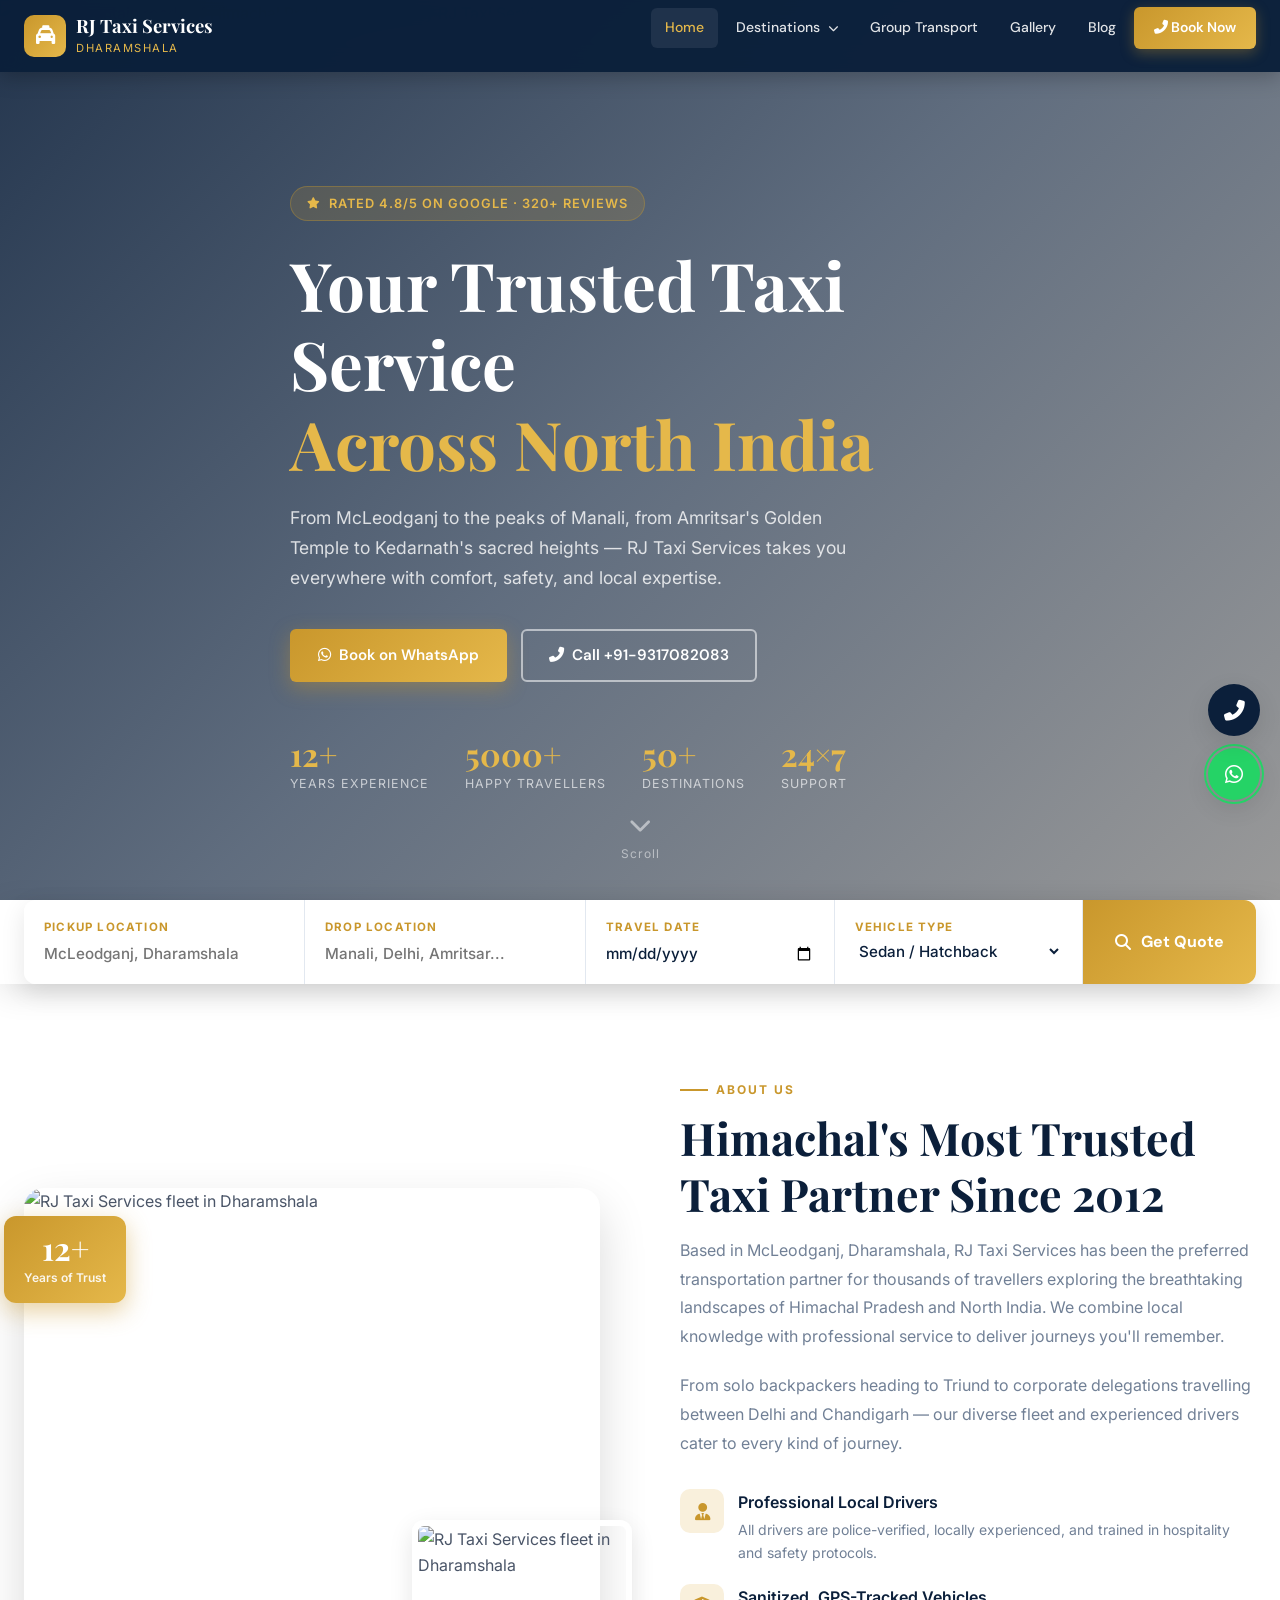
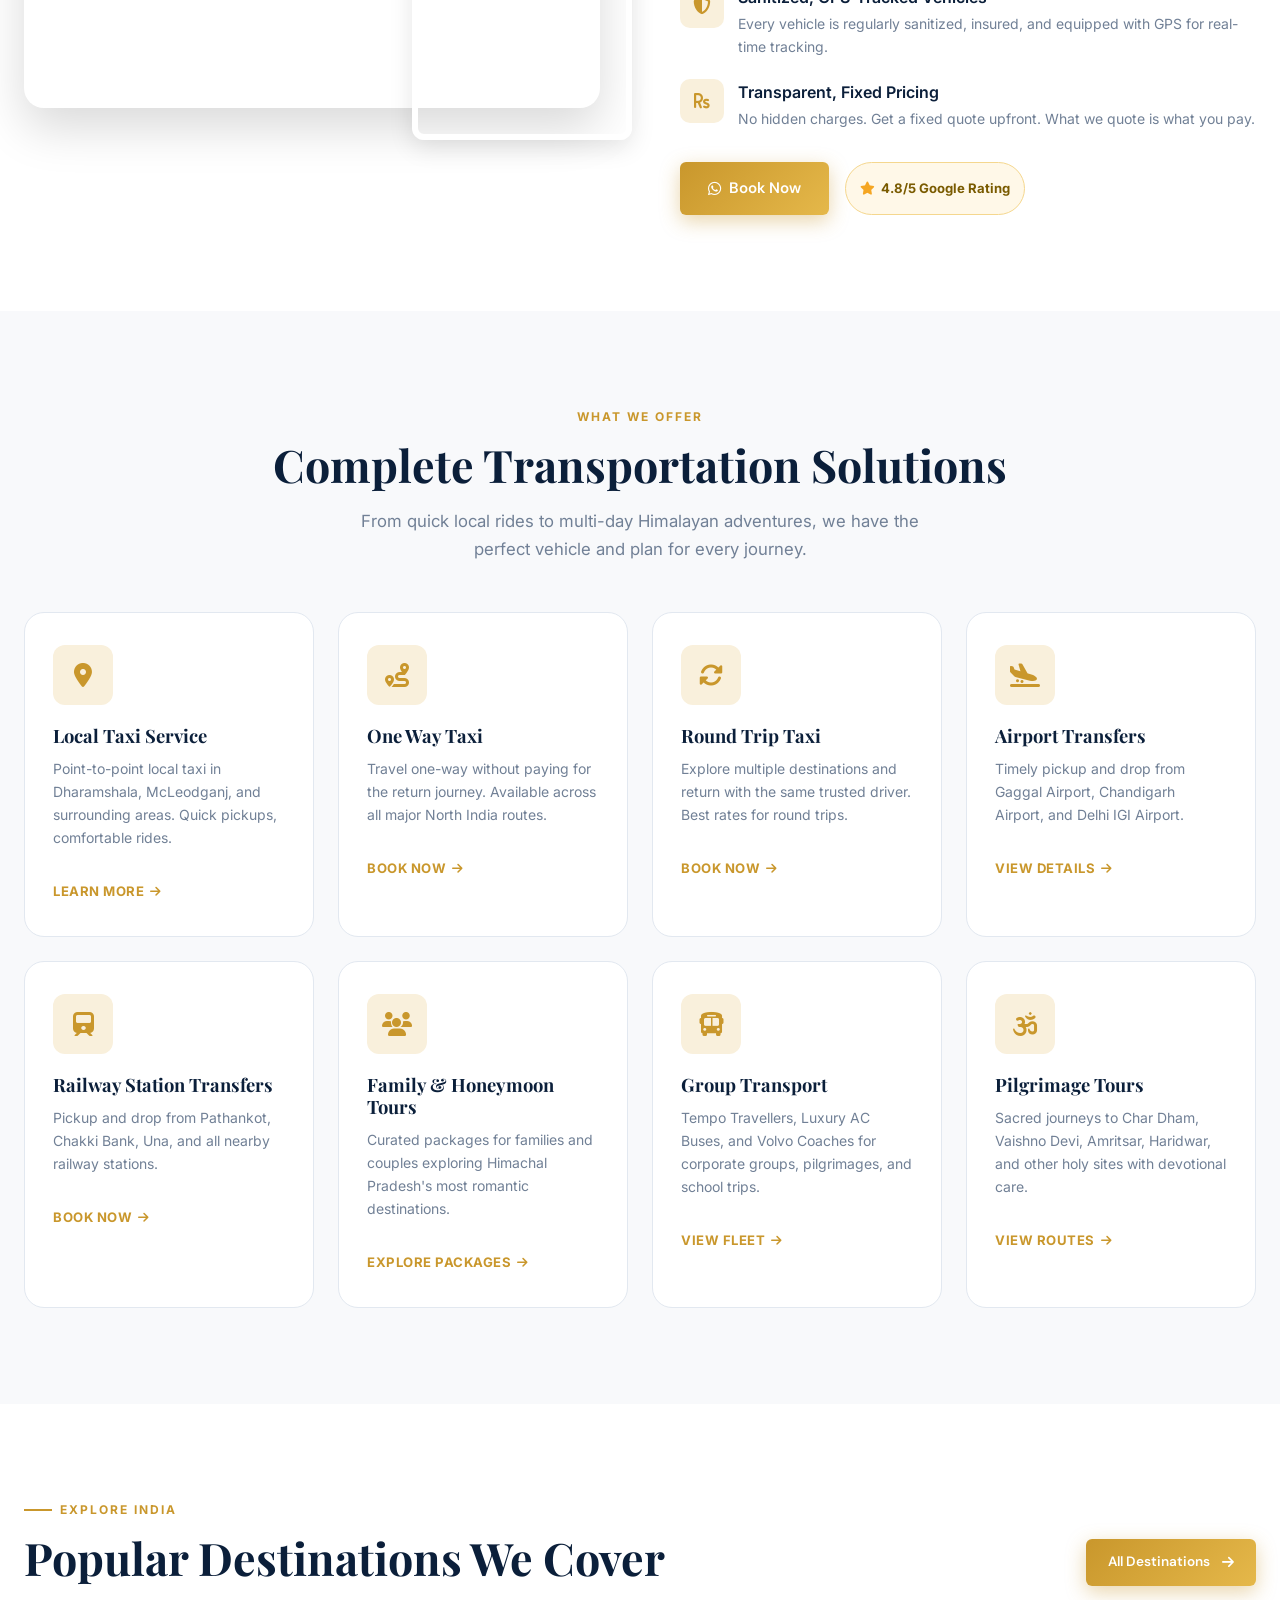
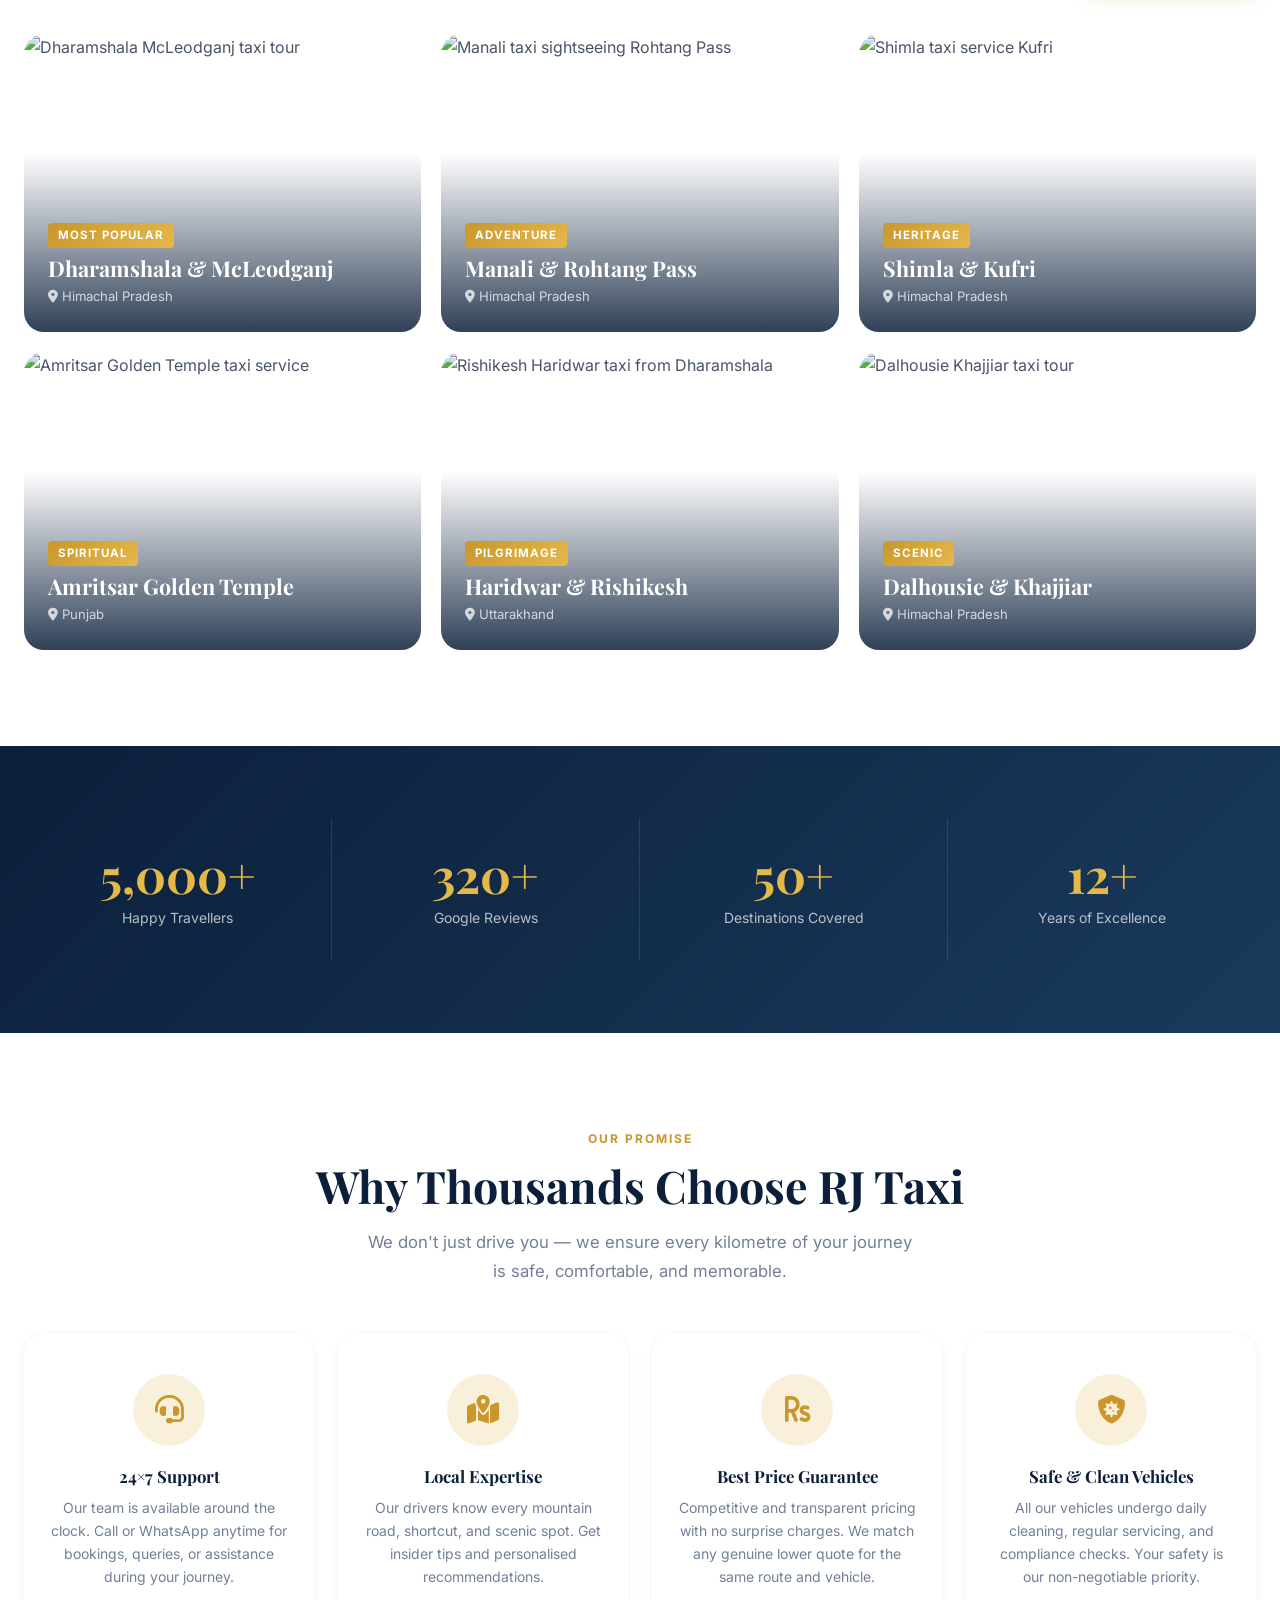
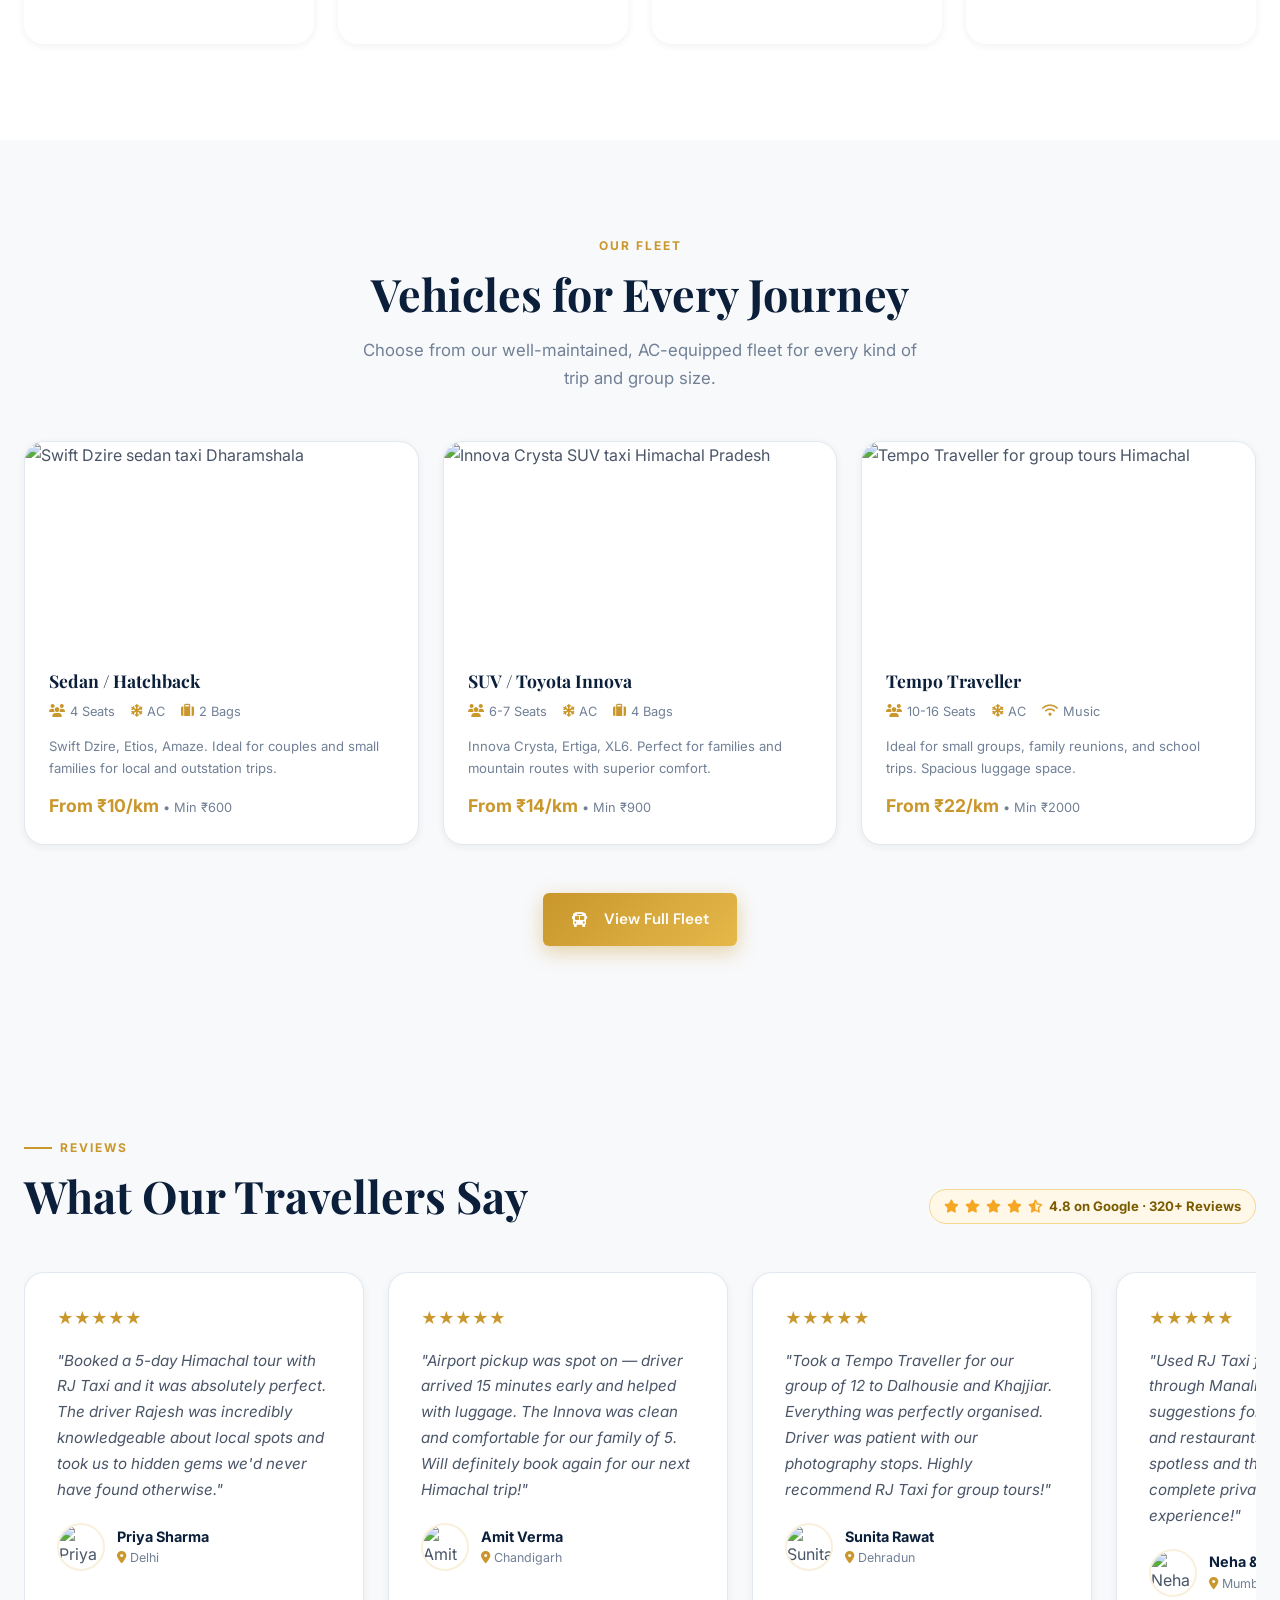
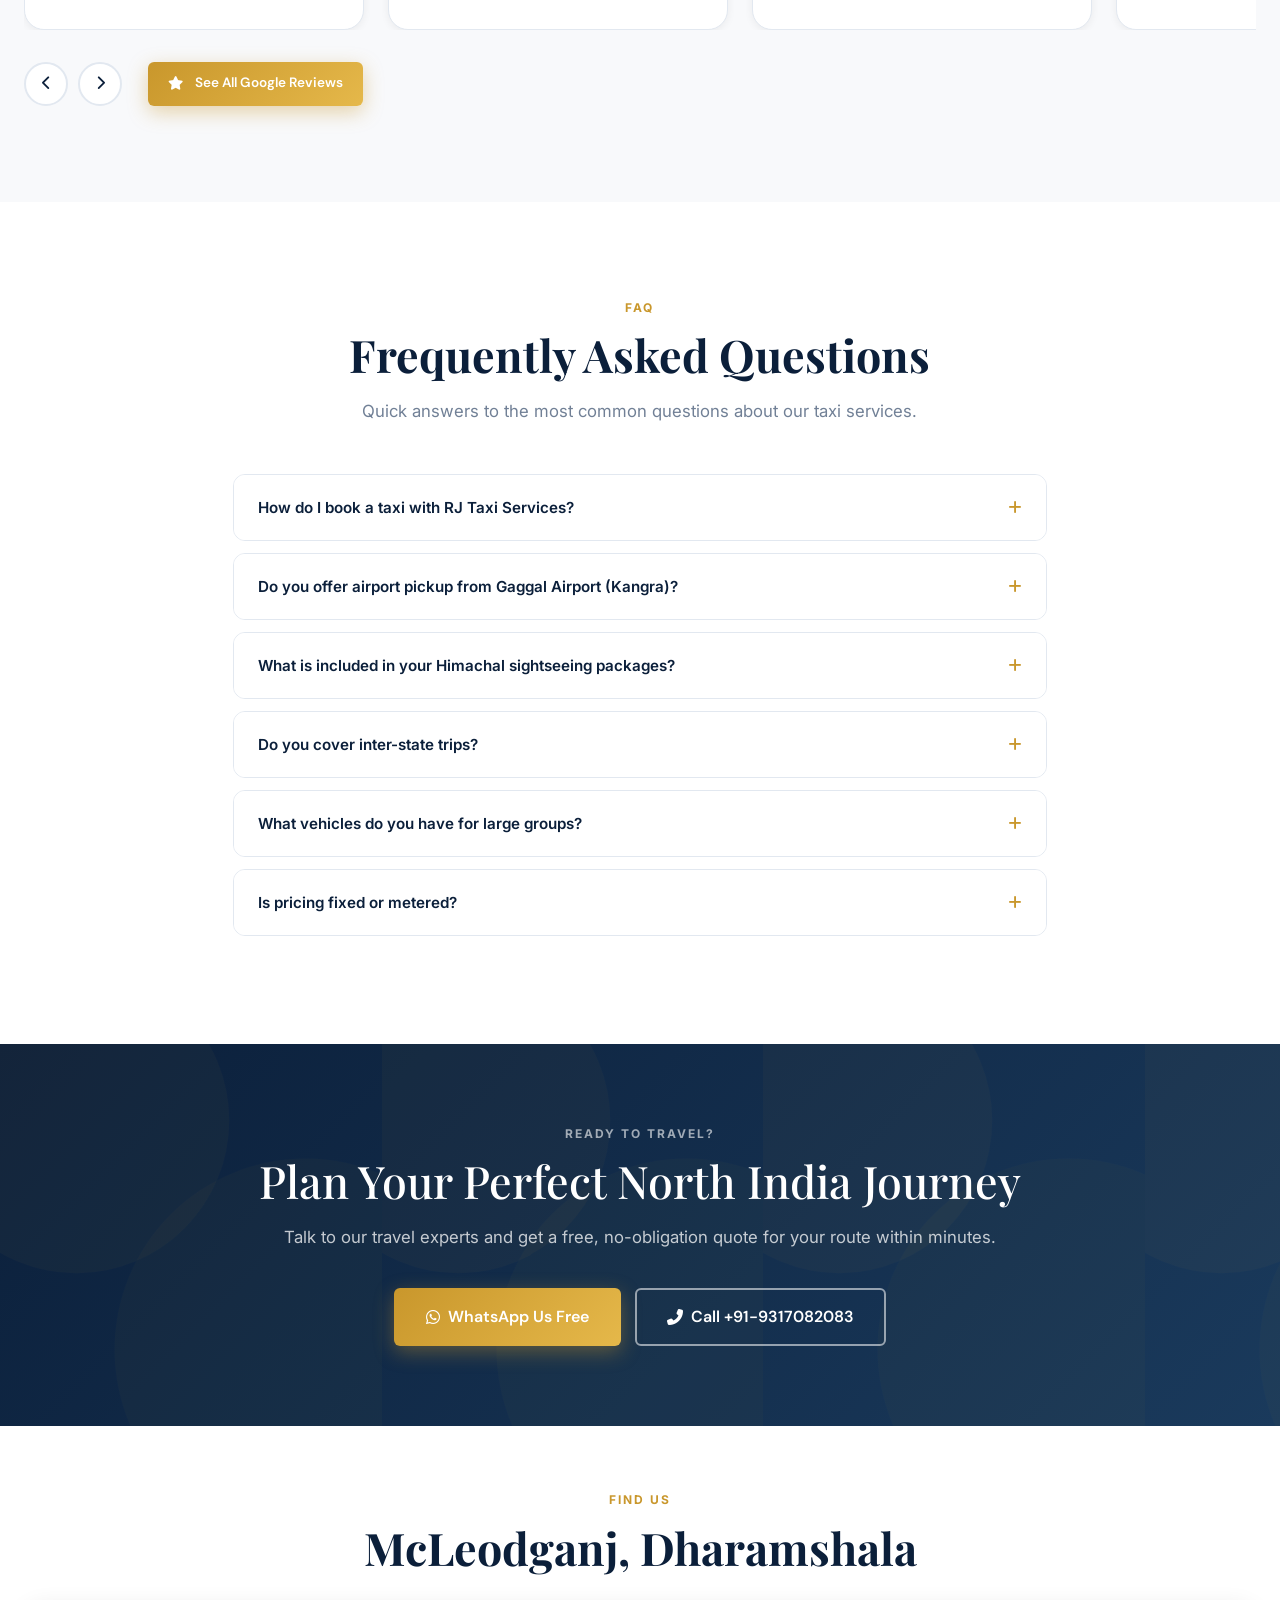
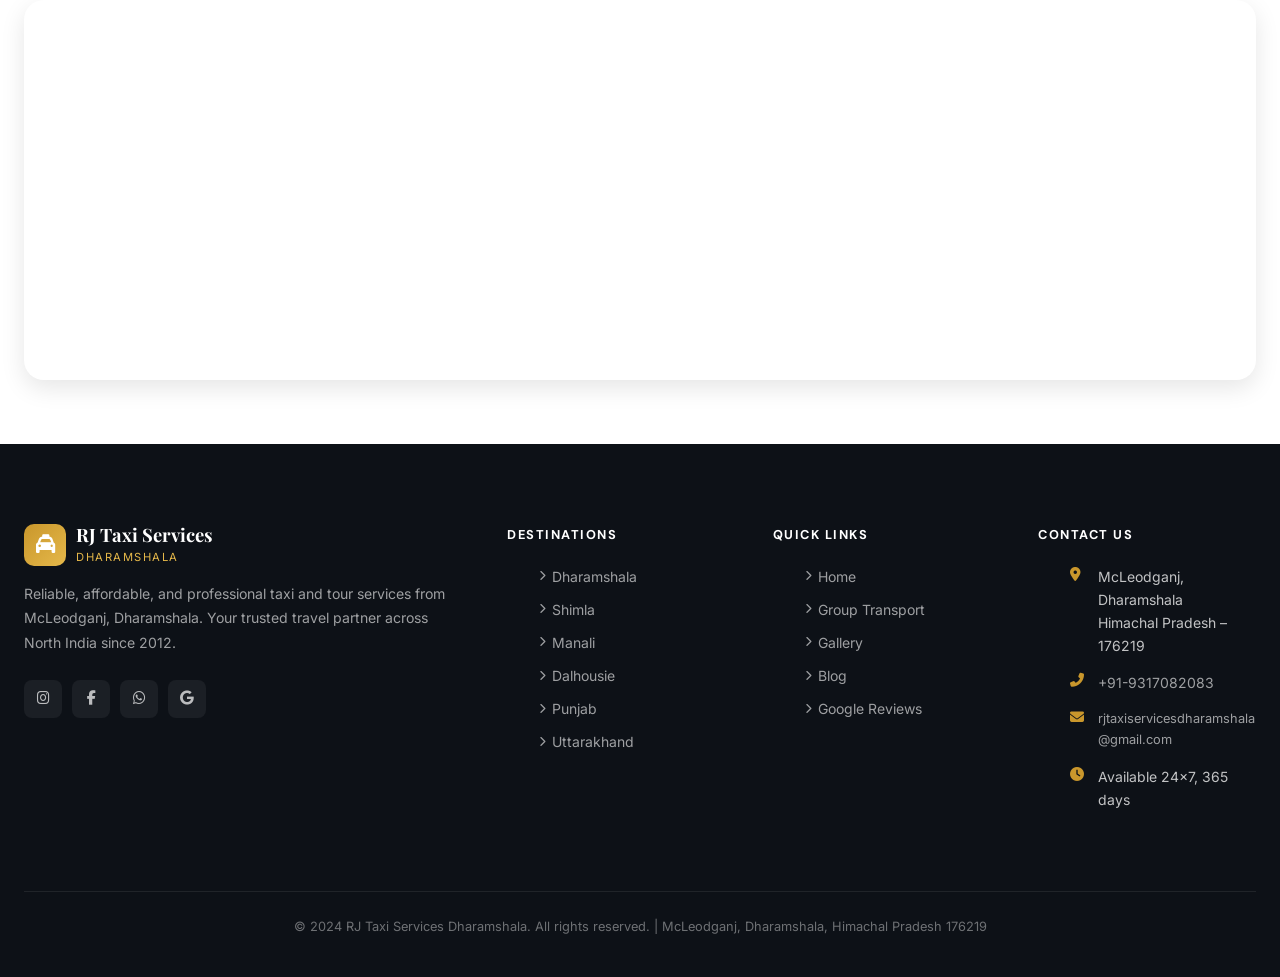
==== index.html @ 752a3490 "Update index.html" ====
<!DOCTYPE html>
<html lang="en">
<head>
  <meta charset="UTF-8">
  <meta name="viewport" content="width=device-width, initial-scale=1.0">
  <title>RJ Taxi Services Dharamshala | Reliable Taxi & Tour Service in Himachal Pradesh</title>
  <meta name="description" content="Book reliable taxi services in Dharamshala, McLeodganj & across North India. Airport pickup, sightseeing tours, group transport. 24/7 service. Call +91-9317082083.">
  <meta name="keywords" content="taxi service dharamshala, mcleodganj taxi, himachal pradesh taxi, manali taxi, shimla cab, airport pickup dharamshala">
  <link rel="canonical" href="https://rjtaxidharamshala.com/">
  <meta name="robots" content="index, follow">
  <meta name="theme-color" content="#0B1F3A">
  <!-- Open Graph -->
  <meta property="og:title" content="RJ Taxi Services Dharamshala | North India's Trusted Taxi Partner">
  <meta property="og:description" content="Professional taxi services across Himachal Pradesh, Punjab & North India. Book online or call +91-9317082083.">
  <meta property="og:type" content="website">
  <meta property="og:url" content="https://rjtaxidharamshala.com/">
  <meta property="og:image" content="https://i.ibb.co/SXDyZzh1/RJ-taxiservices.webp">
  <!-- Twitter Card -->
  <meta name="twitter:card" content="summary_large_image">
  <meta name="twitter:title" content="RJ Taxi Services Dharamshala">
  <meta name="twitter:description" content="Reliable taxi & tour services across North India. Book now!">
  <meta name="twitter:image" content="https://i.ibb.co/SXDyZzh1/RJ-taxiservices.webp" />
  <!-- Preconnects: speed up the connections we actually need first -->
  <link rel="preconnect" href="https://i.ibb.co">
  <link rel="preconnect" href="https://fonts.googleapis.com">
  <link rel="preconnect" href="https://fonts.gstatic.com" crossorigin>
  <link rel="preconnect" href="https://cdn.jsdelivr.net">
  <link rel="preconnect" href="https://cdnjs.cloudflare.com">

  <!-- Preload LCP hero image (matches the real <img> rendered in the hero) -->
  <link rel="preload" as="image" fetchpriority="high" href="https://i.ibb.co/SXDyZzh1/RJ-taxiservices.webp">

  <!-- Favicon -->
  <link rel="icon" type="image/svg+xml" href="assets/images/favicon.svg">

  <!-- Google Fonts: loaded non-render-blocking (was a render-blocking @import in CSS) -->
  <link rel="preload" as="style" href="https://fonts.googleapis.com/css2?family=Playfair+Display:wght@400;600;700&family=Inter:wght@300;400;500;600;700&family=DM+Sans:wght@400;500;600&display=swap">
  <link rel="stylesheet" href="https://fonts.googleapis.com/css2?family=Playfair+Display:wght@400;600;700&family=Inter:wght@300;400;500;600;700&family=DM+Sans:wght@400;500;600&display=swap" media="print" onload="this.media='all'">
  <noscript><link rel="stylesheet" href="https://fonts.googleapis.com/css2?family=Playfair+Display:wght@400;600;700&family=Inter:wght@300;400;500;600;700&family=DM+Sans:wght@400;500;600&display=swap"></noscript>

  <!-- Bootstrap 5 -->
  <link rel="stylesheet" href="https://cdn.jsdelivr.net/npm/bootstrap@5.3.2/dist/css/bootstrap.min.css">
  <!-- Font Awesome -->
  <link rel="stylesheet" href="https://cdnjs.cloudflare.com/ajax/libs/font-awesome/6.5.1/css/all.min.css">
  <!-- Custom CSS -->
  <link rel="stylesheet" href="css/style.css">
  <!-- Schema Markup -->
  <script type="application/ld+json">
  {
    "@context": "https://schema.org",
    "@type": "LocalBusiness",
    "name": "RJ Taxi Services Dharamshala",
    "@id": "https://rjtaxidharamshala.com",
    "url": "https://rjtaxidharamshala.com",
    "telephone": "+91-9317082083",
    "email": "rjtaxiservicesdharamshala@gmail.com",
    "description": "Reliable, affordable, and professional taxi and tour services throughout North India from McLeodganj, Dharamshala.",
    "priceRange": "₹₹",
    "currenciesAccepted": "INR",
    "paymentAccepted": "Cash, UPI, Online Transfer",
    "address": {
      "@type": "PostalAddress",
      "streetAddress": "McLeodganj",
      "addressLocality": "Dharamshala",
      "addressRegion": "Himachal Pradesh",
      "postalCode": "176219",
      "addressCountry": "IN"
    },
    "geo": {
      "@type": "GeoCoordinates",
      "latitude": 32.2396,
      "longitude": 76.3217
    },
    "openingHoursSpecification": {
      "@type": "OpeningHoursSpecification",
      "dayOfWeek": ["Monday","Tuesday","Wednesday","Thursday","Friday","Saturday","Sunday"],
      "opens": "00:00",
      "closes": "23:59"
    },
    "sameAs": [
      "https://www.instagram.com/rj_taxi_services",
      "https://www.facebook.com/share/19FHgZVTGR"
    ],
    "aggregateRating": {
      "@type": "AggregateRating",
      "ratingValue": "4.8",
      "reviewCount": "320"
    }
  }
  </script>
  <script type="application/ld+json">
  {
    "@context": "https://schema.org",
    "@type": "FAQPage",
    "mainEntity": [
      {
        "@type": "Question",
        "name": "How do I book a taxi in Dharamshala?",
        "acceptedAnswer": {
          "@type": "Answer",
          "text": "You can book a taxi by calling us at +91-9317082083, WhatsApp us, or fill out the booking form on our website. We confirm your booking within minutes."
        }
      },
      {
        "@type": "Question",
        "name": "Do you offer airport pickup from Gaggal Airport?",
        "acceptedAnswer": {
          "@type": "Answer",
          "text": "Yes, we offer 24/7 airport pickup and drop service from Gaggal Airport (Kangra Airport) to Dharamshala, McLeodganj, and all surrounding areas."
        }
      },
      {
        "@type": "Question",
        "name": "What vehicles are available for group tours?",
        "acceptedAnswer": {
          "@type": "Answer",
          "text": "We offer Tempo Travellers (10-16 seats), Luxury AC Buses (20-45 seats), and Volvo Coaches for large group travel across North India."
        }
      }
    ]
  }
  </script>
</head>
<body>

<!-- Page Loader -->
<div id="page-loader">
  <div class="loader-logo">RJ <span>Taxi</span></div>
  <div class="loader-bar"></div>
</div>

<!-- Floating Buttons -->
<a href="https://wa.me/919317082083?text=Hello%20RJ%20Taxi%20Services%2C%20I%20want%20to%20book%20a%20taxi." class="float-whatsapp" target="_blank" rel="noopener" aria-label="WhatsApp">
  <i class="fab fa-whatsapp" aria-hidden="true"></i>
</a>
<a href="tel:+919317082083" class="float-call" aria-label="Call us">
  <i class="fas fa-phone-alt" aria-hidden="true"></i>
</a>
<button class="back-top" aria-label="Back to top">
  <i class="fas fa-chevron-up" aria-hidden="true"></i>
</button>

<!-- Lightbox -->
<div id="lightbox" class="lightbox">
  <button id="lightbox-close" class="lightbox-close" aria-label="Close">&times;</button>
  <img id="lightbox-img" alt="Gallery image" loading="lazy">
</div>

<!-- Navigation -->
<nav id="navbar" class="top" aria-label="Main navigation">
  <div class="navbar-inner">
    <a href="index.html" class="nav-logo" aria-label="RJ Taxi Services Home">
      <div class="nav-logo-icon"><i class="fas fa-taxi" aria-hidden="true"></i></div>
      <div class="nav-logo-text">
        <span class="nav-logo-name">RJ Taxi Services</span>
        <span class="nav-logo-sub">Dharamshala</span>
      </div>
    </a>
    <ul class="nav-menu" role="menubar">
      <li><a href="index.html" class="nav-link active" role="menuitem">Home</a></li>
      <li class="nav-dropdown">
        <a href="#" class="nav-link" role="menuitem" aria-haspopup="true" aria-expanded="false">Destinations <i class="fas fa-chevron-down" style="font-size:.65rem;margin-left:4px" aria-hidden="true"></i></a>
        <div class="nav-dropdown-menu">
          <a href="pages/dharamshala.html"><i class="fas fa-mountain" aria-hidden="true"></i> Dharamshala</a>
          <a href="pages/shimla.html"><i class="fas fa-snowflake" aria-hidden="true"></i> Shimla</a>
          <a href="pages/manali.html"><i class="fas fa-mountain" aria-hidden="true"></i> Manali</a>
          <a href="pages/dalhousie.html"><i class="fas fa-tree" aria-hidden="true"></i> Dalhousie</a>
          <a href="pages/punjab.html"><i class="fas fa-place-of-worship" aria-hidden="true"></i> Punjab</a>
          <a href="pages/uttarakhand.html"><i class="fas fa-om" aria-hidden="true"></i> Uttarakhand</a>
        </div>
      </li>
      <li><a href="pages/group-transport.html" class="nav-link" role="menuitem">Group Transport</a></li>
      <li><a href="pages/gallery.html" class="nav-link" role="menuitem">Gallery</a></li>
      <li><a href="pages/blog.html" class="nav-link" role="menuitem">Blog</a></li>
      <li>
        <a href="tel:+919317082083" class="nav-link nav-cta" role="menuitem">
          <i class="fas fa-phone-alt" aria-hidden="true"></i> Book Now
        </a>
      </li>
    </ul>
    <button class="nav-toggle" aria-label="Toggle menu" aria-expanded="false">
      <i class="fas fa-bars" aria-hidden="true"></i>
    </button>
  </div>
</nav>

<!-- Hero Section -->
<section class="hero" aria-label="Hero">
  <img
    src="https://i.ibb.co/SXDyZzh1/RJ-taxiservices.webp"
    alt="Scenic mountain roads of Himachal Pradesh covered by RJ Taxi Services"
    class="hero-bg-img"
    fetchpriority="high"
    decoding="async">
  <div class="hero-overlay"></div>
  <div class="hero-content">
    <div class="hero-badge"><i class="fas fa-star" aria-hidden="true"></i> Rated 4.8/5 on Google · 320+ Reviews</div>
    <h1 class="hero-title">Your Trusted Taxi Service
      <span class="highlight">Across North India</span>
    </h1>
    <p class="hero-desc">From McLeodganj to the peaks of Manali, from Amritsar's Golden Temple to Kedarnath's sacred heights — RJ Taxi Services takes you everywhere with comfort, safety, and local expertise.</p>
    <div class="hero-actions">
      <a href="https://wa.me/919317082083?text=Hello%20RJ%20Taxi%2C%20I%20want%20to%20book%20a%20taxi." class="btn-gold" target="_blank" rel="noopener">
        <i class="fab fa-whatsapp" aria-hidden="true"></i> Book on WhatsApp
      </a>
      <a href="tel:+919317082083" class="btn-outline-white">
        <i class="fas fa-phone-alt" aria-hidden="true"></i> Call +91-9317082083
      </a>
    </div>
    <div class="hero-stats">
      <div class="hero-stat">
        <div class="hero-stat-num">12+</div>
        <div class="hero-stat-label">Years Experience</div>
      </div>
      <div class="hero-stat">
        <div class="hero-stat-num">5000+</div>
        <div class="hero-stat-label">Happy Travellers</div>
      </div>
      <div class="hero-stat">
        <div class="hero-stat-num">50+</div>
        <div class="hero-stat-label">Destinations</div>
      </div>
      <div class="hero-stat">
        <div class="hero-stat-num">24×7</div>
        <div class="hero-stat-label">Support</div>
      </div>
    </div>
  </div>
  <div class="hero-scroll"><i class="fas fa-chevron-down" aria-hidden="true"></i><span>Scroll</span></div>
</section>

<!-- Quick Booking Strip -->
<section class="booking-strip" aria-label="Quick booking">
  <div class="booking-form-wrap">
    <form class="booking-form booking-form-el" aria-label="Taxi booking form">
      <div class="booking-field">
        <label for="from">Pickup Location</label>
        <input type="text" id="from" name="from" placeholder="McLeodganj, Dharamshala" required>
      </div>
      <div class="booking-field">
        <label for="to">Drop Location</label>
        <input type="text" id="to" name="to" placeholder="Manali, Delhi, Amritsar..." required>
      </div>
      <div class="booking-field">
        <label for="date">Travel Date</label>
        <input type="date" id="date" name="date">
      </div>
      <div class="booking-field">
        <label for="vehicle-type">Vehicle Type</label>
        <select id="vehicle-type" name="vehicle-type">
          <option>Sedan / Hatchback</option>
          <option>SUV / Innova</option>
          <option>Tempo Traveller</option>
          <option>Luxury Bus</option>
          <option>Volvo Coach</option>
        </select>
      </div>
      <button type="submit" class="booking-btn">
        <i class="fas fa-search" aria-hidden="true"></i> Get Quote
      </button>
    </form>
  </div>
</section>

<!-- About Section -->
<section class="section" aria-label="About RJ Taxi Services">
  <div class="container">
    <div class="about-grid">
      <div class="about-img-wrap">
        <img src="https://i.ibb.co/KxqsMm92/IMG-aboutus.webp" alt="RJ Taxi Services fleet in Dharamshala" class="about-img-main" loading="lazy">
        <div class="about-badge-float">
          <div class="about-badge-num">12+</div>
          <div class="about-badge-text">Years of Trust</div>
        </div>
        <img src="https://i.ibb.co/KxqsMm92/IMG-aboutus.webp" alt="RJ Taxi Services fleet in Dharamshala" class="about-img-accent" loading="lazy">
      </div>
      <div>
        <div class="section-eyebrow">About Us</div>
        <h2 class="section-title">Himachal's Most Trusted Taxi Partner Since 2012</h2>
        <p style="color:var(--slate-light);line-height:1.8;margin-bottom:20px;">Based in McLeodganj, Dharamshala, RJ Taxi Services has been the preferred transportation partner for thousands of travellers exploring the breathtaking landscapes of Himachal Pradesh and North India. We combine local knowledge with professional service to deliver journeys you'll remember.</p>
        <p style="color:var(--slate-light);line-height:1.8;">From solo backpackers heading to Triund to corporate delegations travelling between Delhi and Chandigarh — our diverse fleet and experienced drivers cater to every kind of journey.</p>
        <div class="about-features">
          <div class="about-feature fade-up">
            <div class="about-feature-icon"><i class="fas fa-user-tie" aria-hidden="true"></i></div>
            <div>
              <div class="about-feature-title">Professional Local Drivers</div>
              <div class="about-feature-text">All drivers are police-verified, locally experienced, and trained in hospitality and safety protocols.</div>
            </div>
          </div>
          <div class="about-feature fade-up">
            <div class="about-feature-icon"><i class="fas fa-shield-alt" aria-hidden="true"></i></div>
            <div>
              <div class="about-feature-title">Sanitized, GPS-Tracked Vehicles</div>
              <div class="about-feature-text">Every vehicle is regularly sanitized, insured, and equipped with GPS for real-time tracking.</div>
            </div>
          </div>
          <div class="about-feature fade-up">
            <div class="about-feature-icon"><i class="fas fa-rupee-sign" aria-hidden="true"></i></div>
            <div>
              <div class="about-feature-title">Transparent, Fixed Pricing</div>
              <div class="about-feature-text">No hidden charges. Get a fixed quote upfront. What we quote is what you pay.</div>
            </div>
          </div>
        </div>
        <div style="display:flex;gap:16px;margin-top:32px;flex-wrap:wrap;">
          <a href="https://wa.me/919317082083" class="btn-gold" target="_blank" rel="noopener"><i class="fab fa-whatsapp" aria-hidden="true"></i> Book Now</a>
          <a href="https://share.google/i0e3IjnwFubFyGx5q" class="rating-badge" target="_blank" rel="noopener">
            <i class="fas fa-star" aria-hidden="true"></i> 4.8/5 Google Rating
          </a>
        </div>
      </div>
    </div>
  </div>
</section>

<!-- Services Section -->
<section class="section bg-off" aria-label="Our services">
  <div class="container">
    <div class="text-center mb-5">
      <div class="section-eyebrow">What We Offer</div>
      <h2 class="section-title">Complete Transportation Solutions</h2>
      <p class="section-subtitle">From quick local rides to multi-day Himalayan adventures, we have the perfect vehicle and plan for every journey.</p>
    </div>
    <div class="services-grid">
      <div class="service-card fade-up">
        <div class="service-icon"><i class="fas fa-map-marker-alt" aria-hidden="true"></i></div>
        <h3 class="service-title">Local Taxi Service</h3>
        <p class="service-desc">Point-to-point local taxi in Dharamshala, McLeodganj, and surrounding areas. Quick pickups, comfortable rides.</p>
        <a href="pages/dharamshala.html" class="service-link">Learn More <i class="fas fa-arrow-right" aria-hidden="true"></i></a>
      </div>
      <div class="service-card fade-up">
        <div class="service-icon"><i class="fas fa-route" aria-hidden="true"></i></div>
        <h3 class="service-title">One Way Taxi</h3>
        <p class="service-desc">Travel one-way without paying for the return journey. Available across all major North India routes.</p>
        <a href="https://wa.me/919317082083" class="service-link" target="_blank" rel="noopener">Book Now <i class="fas fa-arrow-right" aria-hidden="true"></i></a>
      </div>
      <div class="service-card fade-up">
        <div class="service-icon"><i class="fas fa-sync-alt" aria-hidden="true"></i></div>
        <h3 class="service-title">Round Trip Taxi</h3>
        <p class="service-desc">Explore multiple destinations and return with the same trusted driver. Best rates for round trips.</p>
        <a href="https://wa.me/919317082083" class="service-link" target="_blank" rel="noopener">Book Now <i class="fas fa-arrow-right" aria-hidden="true"></i></a>
      </div>
      <div class="service-card fade-up">
        <div class="service-icon"><i class="fas fa-plane-arrival" aria-hidden="true"></i></div>
        <h3 class="service-title">Airport Transfers</h3>
        <p class="service-desc">Timely pickup and drop from Gaggal Airport, Chandigarh Airport, and Delhi IGI Airport.</p>
        <a href="pages/dharamshala.html" class="service-link">View Details <i class="fas fa-arrow-right" aria-hidden="true"></i></a>
      </div>
      <div class="service-card fade-up">
        <div class="service-icon"><i class="fas fa-train" aria-hidden="true"></i></div>
        <h3 class="service-title">Railway Station Transfers</h3>
        <p class="service-desc">Pickup and drop from Pathankot, Chakki Bank, Una, and all nearby railway stations.</p>
        <a href="https://wa.me/919317082083" class="service-link" target="_blank" rel="noopener">Book Now <i class="fas fa-arrow-right" aria-hidden="true"></i></a>
      </div>
      <div class="service-card fade-up">
        <div class="service-icon"><i class="fas fa-users" aria-hidden="true"></i></div>
        <h3 class="service-title">Family & Honeymoon Tours</h3>
        <p class="service-desc">Curated packages for families and couples exploring Himachal Pradesh's most romantic destinations.</p>
        <a href="pages/manali.html" class="service-link">Explore Packages <i class="fas fa-arrow-right" aria-hidden="true"></i></a>
      </div>
      <div class="service-card fade-up">
        <div class="service-icon"><i class="fas fa-bus" aria-hidden="true"></i></div>
        <h3 class="service-title">Group Transport</h3>
        <p class="service-desc">Tempo Travellers, Luxury AC Buses, and Volvo Coaches for corporate groups, pilgrimages, and school trips.</p>
        <a href="pages/group-transport.html" class="service-link">View Fleet <i class="fas fa-arrow-right" aria-hidden="true"></i></a>
      </div>
      <div class="service-card fade-up">
        <div class="service-icon"><i class="fas fa-om" aria-hidden="true"></i></div>
        <h3 class="service-title">Pilgrimage Tours</h3>
        <p class="service-desc">Sacred journeys to Char Dham, Vaishno Devi, Amritsar, Haridwar, and other holy sites with devotional care.</p>
        <a href="pages/uttarakhand.html" class="service-link">View Routes <i class="fas fa-arrow-right" aria-hidden="true"></i></a>
      </div>
    </div>
  </div>
</section>

<!-- Destinations Section -->
<section class="section" aria-label="Popular destinations">
  <div class="container">
    <div class="d-flex justify-content-between align-items-end mb-5 flex-wrap gap-3">
      <div>
        <div class="section-eyebrow">Explore India</div>
        <h2 class="section-title mb-0">Popular Destinations We Cover</h2>
      </div>
      <a href="pages/dharamshala.html" class="btn-gold" style="padding:12px 22px;font-size:.85rem;">All Destinations <i class="fas fa-arrow-right ms-1" aria-hidden="true"></i></a>
    </div>
    <div class="dest-grid">
      <div class="dest-card">
        <img src="https://images.unsplash.com/photo-1605640840605-14ac1855827b?w=600&q=75" alt="Dharamshala McLeodganj taxi tour" loading="lazy">
        <div class="dest-overlay">
          <span class="dest-tag">Most Popular</span>
          <div class="dest-name">Dharamshala & McLeodganj</div>
          <div class="dest-info"><i class="fas fa-map-marker-alt me-1" aria-hidden="true"></i>Himachal Pradesh</div>
        </div>
      </div>
      <div class="dest-card">
        <img src="https://images.unsplash.com/photo-1626621341517-bbf3d9990a23?w=600&q=75" alt="Manali taxi sightseeing Rohtang Pass" loading="lazy">
        <div class="dest-overlay">
          <span class="dest-tag">Adventure</span>
          <div class="dest-name">Manali & Rohtang Pass</div>
          <div class="dest-info"><i class="fas fa-map-marker-alt me-1" aria-hidden="true"></i>Himachal Pradesh</div>
        </div>
      </div>
      <div class="dest-card">
        <img src="https://images.unsplash.com/photo-1597131600723-e4d698c7d7f2?w=600&q=75" alt="Shimla taxi service Kufri" loading="lazy">
        <div class="dest-overlay">
          <span class="dest-tag">Heritage</span>
          <div class="dest-name">Shimla & Kufri</div>
          <div class="dest-info"><i class="fas fa-map-marker-alt me-1" aria-hidden="true"></i>Himachal Pradesh</div>
        </div>
      </div>
      <div class="dest-card">
        <img src="https://images.unsplash.com/photo-1514222134-b57cbb8ce073?w=600&q=75" alt="Amritsar Golden Temple taxi service" loading="lazy">
        <div class="dest-overlay">
          <span class="dest-tag">Spiritual</span>
          <div class="dest-name">Amritsar Golden Temple</div>
          <div class="dest-info"><i class="fas fa-map-marker-alt me-1" aria-hidden="true"></i>Punjab</div>
        </div>
      </div>
      <div class="dest-card">
        <img src="https://images.unsplash.com/photo-1581793745861-99900562fd6c?w=600&q=75" alt="Rishikesh Haridwar taxi from Dharamshala" loading="lazy">
        <div class="dest-overlay">
          <span class="dest-tag">Pilgrimage</span>
          <div class="dest-name">Haridwar & Rishikesh</div>
          <div class="dest-info"><i class="fas fa-map-marker-alt me-1" aria-hidden="true"></i>Uttarakhand</div>
        </div>
      </div>
      <div class="dest-card">
        <img src="https://images.unsplash.com/photo-1567157577867-05ccb1388e66?w=600&q=75" alt="Dalhousie Khajjiar taxi tour" loading="lazy">
        <div class="dest-overlay">
          <span class="dest-tag">Scenic</span>
          <div class="dest-name">Dalhousie & Khajjiar</div>
          <div class="dest-info"><i class="fas fa-map-marker-alt me-1" aria-hidden="true"></i>Himachal Pradesh</div>
        </div>
      </div>
    </div>
  </div>
</section>

<!-- Counters -->
<section class="counters-section" aria-label="Our achievements">
  <div class="container">
    <div class="counters-grid">
      <div class="counter-item">
        <div class="counter-num" data-target="5000" data-suffix="+">0</div>
        <div class="counter-label">Happy Travellers</div>
      </div>
      <div class="counter-item">
        <div class="counter-num" data-target="320" data-suffix="+">0</div>
        <div class="counter-label">Google Reviews</div>
      </div>
      <div class="counter-item">
        <div class="counter-num" data-target="50" data-suffix="+">0</div>
        <div class="counter-label">Destinations Covered</div>
      </div>
      <div class="counter-item">
        <div class="counter-num" data-target="12" data-suffix="+">0</div>
        <div class="counter-label">Years of Excellence</div>
      </div>
    </div>
  </div>
</section>

<!-- Why Choose Us -->
<section class="section" aria-label="Why choose RJ Taxi">
  <div class="container">
    <div class="text-center mb-5">
      <div class="section-eyebrow">Our Promise</div>
      <h2 class="section-title">Why Thousands Choose RJ Taxi</h2>
      <p class="section-subtitle">We don't just drive you — we ensure every kilometre of your journey is safe, comfortable, and memorable.</p>
    </div>
    <div class="why-grid">
      <div class="why-card fade-up">
        <div class="why-icon"><i class="fas fa-headset" aria-hidden="true"></i></div>
        <h3 class="why-title">24×7 Support</h3>
        <p class="why-desc">Our team is available around the clock. Call or WhatsApp anytime for bookings, queries, or assistance during your journey.</p>
      </div>
      <div class="why-card fade-up">
        <div class="why-icon"><i class="fas fa-map-marked-alt" aria-hidden="true"></i></div>
        <h3 class="why-title">Local Expertise</h3>
        <p class="why-desc">Our drivers know every mountain road, shortcut, and scenic spot. Get insider tips and personalised recommendations.</p>
      </div>
      <div class="why-card fade-up">
        <div class="why-icon"><i class="fas fa-rupee-sign" aria-hidden="true"></i></div>
        <h3 class="why-title">Best Price Guarantee</h3>
        <p class="why-desc">Competitive and transparent pricing with no surprise charges. We match any genuine lower quote for the same route and vehicle.</p>
      </div>
      <div class="why-card fade-up">
        <div class="why-icon"><i class="fas fa-shield-virus" aria-hidden="true"></i></div>
        <h3 class="why-title">Safe & Clean Vehicles</h3>
        <p class="why-desc">All our vehicles undergo daily cleaning, regular servicing, and compliance checks. Your safety is our non-negotiable priority.</p>
      </div>
    </div>
  </div>
</section>

<!-- Vehicle Fleet -->
<section class="section bg-off" aria-label="Our vehicle fleet">
  <div class="container">
    <div class="text-center mb-5">
      <div class="section-eyebrow">Our Fleet</div>
      <h2 class="section-title">Vehicles for Every Journey</h2>
      <p class="section-subtitle">Choose from our well-maintained, AC-equipped fleet for every kind of trip and group size.</p>
    </div>
    <div class="vehicles-grid">
      <div class="vehicle-card fade-up">
        <div class="vehicle-img">
          <img src="https://images.unsplash.com/photo-1555215695-3004980ad54e?w=500&q=75" alt="Swift Dzire sedan taxi Dharamshala" loading="lazy">
        </div>
        <div class="vehicle-info">
          <div class="vehicle-name">Sedan / Hatchback</div>
          <div class="vehicle-meta">
            <span><i class="fas fa-users" aria-hidden="true"></i> 4 Seats</span>
            <span><i class="fas fa-snowflake" aria-hidden="true"></i> AC</span>
            <span><i class="fas fa-suitcase" aria-hidden="true"></i> 2 Bags</span>
          </div>
          <p style="font-size:.82rem;color:var(--slate-light);margin-bottom:12px;">Swift Dzire, Etios, Amaze. Ideal for couples and small families for local and outstation trips.</p>
          <div class="vehicle-price">From ₹10/km <span>• Min ₹600</span></div>
        </div>
      </div>
      <div class="vehicle-card fade-up">
        <div class="vehicle-img">
          <img src="https://images.unsplash.com/photo-1568605117036-5fe5e7bab0b7?w=500&q=75" alt="Innova Crysta SUV taxi Himachal Pradesh" loading="lazy">
        </div>
        <div class="vehicle-info">
          <div class="vehicle-name">SUV / Toyota Innova</div>
          <div class="vehicle-meta">
            <span><i class="fas fa-users" aria-hidden="true"></i> 6-7 Seats</span>
            <span><i class="fas fa-snowflake" aria-hidden="true"></i> AC</span>
            <span><i class="fas fa-suitcase" aria-hidden="true"></i> 4 Bags</span>
          </div>
          <p style="font-size:.82rem;color:var(--slate-light);margin-bottom:12px;">Innova Crysta, Ertiga, XL6. Perfect for families and mountain routes with superior comfort.</p>
          <div class="vehicle-price">From ₹14/km <span>• Min ₹900</span></div>
        </div>
      </div>
      <div class="vehicle-card fade-up">
        <div class="vehicle-img">
          <img src="https://images.unsplash.com/photo-1544620347-c4fd4a3d5957?w=500&q=75" alt="Tempo Traveller for group tours Himachal" loading="lazy">
        </div>
        <div class="vehicle-info">
          <div class="vehicle-name">Tempo Traveller</div>
          <div class="vehicle-meta">
            <span><i class="fas fa-users" aria-hidden="true"></i> 10-16 Seats</span>
            <span><i class="fas fa-snowflake" aria-hidden="true"></i> AC</span>
            <span><i class="fas fa-wifi" aria-hidden="true"></i> Music</span>
          </div>
          <p style="font-size:.82rem;color:var(--slate-light);margin-bottom:12px;">Ideal for small groups, family reunions, and school trips. Spacious luggage space.</p>
          <div class="vehicle-price">From ₹22/km <span>• Min ₹2000</span></div>
        </div>
      </div>
    </div>
    <div class="text-center mt-5">
      <a href="pages/group-transport.html" class="btn-gold"><i class="fas fa-bus me-2" aria-hidden="true"></i>View Full Fleet</a>
    </div>
  </div>
</section>

<!-- Testimonials -->
<section class="section testimonials-section" aria-label="Customer reviews">
  <div class="container">
    <div class="d-flex justify-content-between align-items-end mb-5 flex-wrap gap-3">
      <div>
        <div class="section-eyebrow">Reviews</div>
        <h2 class="section-title mb-0">What Our Travellers Say</h2>
      </div>
      <div class="rating-badge">
        <i class="fas fa-star" aria-hidden="true"></i><i class="fas fa-star" aria-hidden="true"></i><i class="fas fa-star" aria-hidden="true"></i><i class="fas fa-star" aria-hidden="true"></i><i class="fas fa-star-half-alt" aria-hidden="true"></i>
        4.8 on Google · 320+ Reviews
      </div>
    </div>
    <div class="testimonials-slider" aria-live="polite">
      <div class="testimonials-track" role="list">
        <div class="testimonial-card" role="listitem">
          <div class="testimonial-stars">★★★★★</div>
          <p class="testimonial-text">"Booked a 5-day Himachal tour with RJ Taxi and it was absolutely perfect. The driver Rajesh was incredibly knowledgeable about local spots and took us to hidden gems we'd never have found otherwise."</p>
          <div class="testimonial-author">
            <img src="https://i.pravatar.cc/48?img=11" alt="Priya Sharma" class="testimonial-avatar" loading="lazy">
            <div>
              <div class="testimonial-name">Priya Sharma</div>
              <div class="testimonial-loc"><i class="fas fa-map-marker-alt me-1" style="color:var(--gold)" aria-hidden="true"></i>Delhi</div>
            </div>
          </div>
        </div>
        <div class="testimonial-card" role="listitem">
          <div class="testimonial-stars">★★★★★</div>
          <p class="testimonial-text">"Airport pickup was spot on — driver arrived 15 minutes early and helped with luggage. The Innova was clean and comfortable for our family of 5. Will definitely book again for our next Himachal trip!"</p>
          <div class="testimonial-author">
            <img src="https://i.pravatar.cc/48?img=32" alt="Amit Verma" class="testimonial-avatar" loading="lazy">
            <div>
              <div class="testimonial-name">Amit Verma</div>
              <div class="testimonial-loc"><i class="fas fa-map-marker-alt me-1" style="color:var(--gold)" aria-hidden="true"></i>Chandigarh</div>
            </div>
          </div>
        </div>
        <div class="testimonial-card" role="listitem">
          <div class="testimonial-stars">★★★★★</div>
          <p class="testimonial-text">"Took a Tempo Traveller for our group of 12 to Dalhousie and Khajjiar. Everything was perfectly organised. Driver was patient with our photography stops. Highly recommend RJ Taxi for group tours!"</p>
          <div class="testimonial-author">
            <img src="https://i.pravatar.cc/48?img=23" alt="Sunita Rawat" class="testimonial-avatar" loading="lazy">
            <div>
              <div class="testimonial-name">Sunita Rawat</div>
              <div class="testimonial-loc"><i class="fas fa-map-marker-alt me-1" style="color:var(--gold)" aria-hidden="true"></i>Dehradun</div>
            </div>
          </div>
        </div>
        <div class="testimonial-card" role="listitem">
          <div class="testimonial-stars">★★★★★</div>
          <p class="testimonial-text">"Used RJ Taxi for our honeymoon trip through Manali. They had great suggestions for romantic viewpoints and restaurants. The vehicle was spotless and the driver gave us complete privacy. Beautiful experience!"</p>
          <div class="testimonial-author">
            <img src="https://i.pravatar.cc/48?img=44" alt="Neha & Rohan" class="testimonial-avatar" loading="lazy">
            <div>
              <div class="testimonial-name">Neha & Rohan</div>
              <div class="testimonial-loc"><i class="fas fa-map-marker-alt me-1" style="color:var(--gold)" aria-hidden="true"></i>Mumbai</div>
            </div>
          </div>
        </div>
        <div class="testimonial-card" role="listitem">
          <div class="testimonial-stars">★★★★☆</div>
          <p class="testimonial-text">"Booked for our corporate team visit to Dharamshala from Delhi. Professional service, punctual, and very affordable for a 15-member group. The coordinator was very responsive on WhatsApp."</p>
          <div class="testimonial-author">
            <img src="https://i.pravatar.cc/48?img=55" alt="Vikram Singh" class="testimonial-avatar" loading="lazy">
            <div>
              <div class="testimonial-name">Vikram Singh</div>
              <div class="testimonial-loc"><i class="fas fa-map-marker-alt me-1" style="color:var(--gold)" aria-hidden="true"></i>Noida</div>
            </div>
          </div>
        </div>
      </div>
    </div>
    <div class="slider-controls">
      <button class="slider-btn slider-prev" aria-label="Previous review"><i class="fas fa-chevron-left" aria-hidden="true"></i></button>
      <button class="slider-btn slider-next" aria-label="Next review"><i class="fas fa-chevron-right" aria-hidden="true"></i></button>
      <a href="https://share.google/i0e3IjnwFubFyGx5q" class="btn-gold ms-3" target="_blank" rel="noopener" style="padding:10px 20px;font-size:.85rem;">
        <i class="fas fa-star me-1" aria-hidden="true"></i> See All Google Reviews
      </a>
    </div>
  </div>
</section>

<!-- FAQ Section -->
<section class="section" aria-label="Frequently asked questions">
  <div class="container">
    <div class="row justify-content-center">
      <div class="col-lg-8">
        <div class="text-center mb-5">
          <div class="section-eyebrow">FAQ</div>
          <h2 class="section-title">Frequently Asked Questions</h2>
          <p class="section-subtitle">Quick answers to the most common questions about our taxi services.</p>
        </div>
        <div class="faq-item">
          <div class="faq-question">How do I book a taxi with RJ Taxi Services? <i class="fas fa-plus faq-icon" aria-hidden="true"></i></div>
          <div class="faq-answer">Booking is simple — call us at +91-9317082083, WhatsApp us, or use the booking form on this page. We confirm your booking within minutes and send all driver details before your travel date.</div>
        </div>
        <div class="faq-item">
          <div class="faq-question">Do you offer airport pickup from Gaggal Airport (Kangra)? <i class="fas fa-plus faq-icon" aria-hidden="true"></i></div>
          <div class="faq-answer">Yes, we offer 24/7 pickup and drop service from Gaggal Airport (Kangra) to Dharamshala, McLeodganj, Palampur, and all surrounding areas. We track your flight so you're never left waiting.</div>
        </div>
        <div class="faq-item">
          <div class="faq-question">What is included in your Himachal sightseeing packages? <i class="fas fa-plus faq-icon" aria-hidden="true"></i></div>
          <div class="faq-answer">Our sightseeing packages include an AC vehicle, professional driver, fuel, and driver allowance. Hotel stays and meals are not included but can be arranged on request. Entry fees and parking charges are payable at actuals.</div>
        </div>
        <div class="faq-item">
          <div class="faq-question">Do you cover inter-state trips? <i class="fas fa-plus faq-icon" aria-hidden="true"></i></div>
          <div class="faq-answer">Absolutely! We operate across Himachal Pradesh, Punjab, Delhi, Chandigarh, Jammu & Kashmir, Uttarakhand, and the broader North India region. All inter-state permits are handled by us.</div>
        </div>
        <div class="faq-item">
          <div class="faq-question">What vehicles do you have for large groups? <i class="fas fa-plus faq-icon" aria-hidden="true"></i></div>
          <div class="faq-answer">We have Tempo Travellers (10-16 seats), Luxury AC Buses (20-45 seats), and Volvo Coaches for large group movements. We handle corporate trips, pilgrimages, school tours, and wedding transportation.</div>
        </div>
        <div class="faq-item">
          <div class="faq-question">Is pricing fixed or metered? <i class="fas fa-plus faq-icon" aria-hidden="true"></i></div>
          <div class="faq-answer">We offer fixed, transparent pricing quoted upfront. There are no hidden charges or meter surprises. You agree to the price before the journey begins — that's our promise.</div>
        </div>
      </div>
    </div>
  </div>
</section>

<!-- CTA Banner -->
<section class="cta-banner" aria-label="Book your taxi">
  <div class="container text-center" style="position:relative;z-index:2">
    <div class="section-eyebrow" style="justify-content:center;color:rgba(255,255,255,.6)">Ready to Travel?</div>
    <h2 class="cta-title">Plan Your Perfect North India Journey</h2>
    <p class="cta-subtitle">Talk to our travel experts and get a free, no-obligation quote for your route within minutes.</p>
    <div class="cta-actions">
      <a href="https://wa.me/919317082083?text=Hello%20RJ%20Taxi%2C%20I%20want%20to%20get%20a%20quote." class="btn-gold" target="_blank" rel="noopener" style="font-size:1rem;padding:16px 32px">
        <i class="fab fa-whatsapp" aria-hidden="true"></i> WhatsApp Us Free
      </a>
      <a href="tel:+919317082083" class="btn-outline-white" style="font-size:1rem;padding:14px 30px">
        <i class="fas fa-phone-alt" aria-hidden="true"></i> Call +91-9317082083
      </a>
    </div>
  </div>
</section>

<!-- Google Map -->
<section class="section-sm" aria-label="Our location">
  <div class="container">
    <div class="text-center mb-4">
      <div class="section-eyebrow">Find Us</div>
      <h2 class="section-title">McLeodganj, Dharamshala</h2>
    </div>
    <div style="border-radius:var(--radius-lg);overflow:hidden;box-shadow:var(--shadow-md);height:380px;">
      <iframe
        src="https://www.google.com/maps/embed?pb=!1m18!1m12!1m3!1d3380.4!2d76.3217!3d32.2396!2m3!1f0!2f0!3f0!3m2!1i1024!2i768!4f13.1!3m3!1m2!1s0x391b505d6b5d2a1f%3A0x0!2sMcLeodganj%2C%20Dharamshala%2C%20Himachal%20Pradesh%20176219!5e0!3m2!1sen!2sin!4v1699999999999!5m2!1sen!2sin"
        width="100%" height="380" style="border:0;" allowfullscreen="" loading="lazy"
        referrerpolicy="no-referrer-when-downgrade"
        title="RJ Taxi Services Location — McLeodganj, Dharamshala"
      ></iframe>
    </div>
  </div>
</section>

<!-- Footer -->
<footer class="footer" aria-label="Site footer">
  <div class="container">
    <div class="footer-grid">
      <div class="footer-brand">
        <a href="index.html" class="nav-logo">
          <div class="nav-logo-icon"><i class="fas fa-taxi" aria-hidden="true"></i></div>
          <div class="nav-logo-text">
            <span class="nav-logo-name">RJ Taxi Services</span>
            <span class="nav-logo-sub">Dharamshala</span>
          </div>
        </a>
        <p>Reliable, affordable, and professional taxi and tour services from McLeodganj, Dharamshala. Your trusted travel partner across North India since 2012.</p>
        <div class="footer-social">
          <a href="https://www.instagram.com/rj_taxi_services" target="_blank" rel="noopener" aria-label="Instagram"><i class="fab fa-instagram" aria-hidden="true"></i></a>
          <a href="https://www.facebook.com/share/19FHgZVTGR" target="_blank" rel="noopener" aria-label="Facebook"><i class="fab fa-facebook-f" aria-hidden="true"></i></a>
          <a href="https://wa.me/919317082083" target="_blank" rel="noopener" aria-label="WhatsApp"><i class="fab fa-whatsapp" aria-hidden="true"></i></a>
          <a href="https://share.google/i0e3IjnwFubFyGx5q" target="_blank" rel="noopener" aria-label="Google Business"><i class="fab fa-google" aria-hidden="true"></i></a>
        </div>
      </div>
      <div>
        <div class="footer-heading">Destinations</div>
        <ul class="footer-links">
          <li><a href="pages/dharamshala.html"><i class="fas fa-chevron-right" style="font-size:.65rem" aria-hidden="true"></i> Dharamshala</a></li>
          <li><a href="pages/shimla.html"><i class="fas fa-chevron-right" style="font-size:.65rem" aria-hidden="true"></i> Shimla</a></li>
          <li><a href="pages/manali.html"><i class="fas fa-chevron-right" style="font-size:.65rem" aria-hidden="true"></i> Manali</a></li>
          <li><a href="pages/dalhousie.html"><i class="fas fa-chevron-right" style="font-size:.65rem" aria-hidden="true"></i> Dalhousie</a></li>
          <li><a href="pages/punjab.html"><i class="fas fa-chevron-right" style="font-size:.65rem" aria-hidden="true"></i> Punjab</a></li>
          <li><a href="pages/uttarakhand.html"><i class="fas fa-chevron-right" style="font-size:.65rem" aria-hidden="true"></i> Uttarakhand</a></li>
        </ul>
      </div>
      <div>
        <div class="footer-heading">Quick Links</div>
        <ul class="footer-links">
          <li><a href="index.html"><i class="fas fa-chevron-right" style="font-size:.65rem" aria-hidden="true"></i> Home</a></li>
          <li><a href="pages/group-transport.html"><i class="fas fa-chevron-right" style="font-size:.65rem" aria-hidden="true"></i> Group Transport</a></li>
          <li><a href="pages/gallery.html"><i class="fas fa-chevron-right" style="font-size:.65rem" aria-hidden="true"></i> Gallery</a></li>
          <li><a href="pages/blog.html"><i class="fas fa-chevron-right" style="font-size:.65rem" aria-hidden="true"></i> Blog</a></li>
          <li><a href="https://share.google/i0e3IjnwFubFyGx5q" target="_blank" rel="noopener"><i class="fas fa-chevron-right" style="font-size:.65rem" aria-hidden="true"></i> Google Reviews</a></li>
        </ul>
      </div>
      <div>
        <div class="footer-heading">Contact Us</div>
        <ul class="footer-contact">
          <li><i class="fas fa-map-marker-alt" aria-hidden="true"></i><span>McLeodganj, Dharamshala<br>Himachal Pradesh – 176219</span></li>
          <li><i class="fas fa-phone-alt" aria-hidden="true"></i><a href="tel:+919317082083" style="color:rgba(255,255,255,.6)">+91-9317082083</a></li>
          <li><i class="fas fa-envelope" aria-hidden="true"></i><a href="mailto:rjtaxiservicesdharamshala@gmail.com" style="color:rgba(255,255,255,.6);font-size:.8rem;word-break:break-all">rjtaxiservicesdharamshala@gmail.com</a></li>
          <li><i class="fas fa-clock" aria-hidden="true"></i><span>Available 24×7, 365 days</span></li>
        </ul>
      </div>
    </div>
    <div class="footer-bottom">
      <p>&copy; 2024 RJ Taxi Services Dharamshala. All rights reserved. | McLeodganj, Dharamshala, Himachal Pradesh 176219</p>
    </div>
  </div>
</footer>

<!-- Bootstrap JS -->
<script src="https://cdn.jsdelivr.net/npm/bootstrap@5.3.2/dist/js/bootstrap.bundle.min.js" defer></script>
<!-- Custom JS -->
<script src="js/main.js" defer></script>
</body>
</html>
---- css/style.css ----
/* ============================================================
   RJ Taxi Services Dharamshala — Main Stylesheet
   Design System: Navy · Gold · White · Slate
   ============================================================ */

/* Google Fonts are loaded from index.html <head> as a non-blocking
   <link> (an @import here would be render-blocking and delay the
   whole stylesheet). */

/* ---- CSS Variables ---- */
:root {
  --navy:       #0B1F3A;
  --navy-light: #122848;
  --gold:       #C9972C;
  --gold-light: #E5B84A;
  --gold-pale:  #F9F0DC;
  --white:      #FFFFFF;
  --off-white:  #F8F9FB;
  --slate:      #4A5568;
  --slate-light:#718096;
  --dark:       #0D1117;
  --border:     #E2E8F0;
  --gradient-gold: linear-gradient(135deg, #C9972C, #E5B84A);
  --gradient-navy: linear-gradient(135deg, #0B1F3A, #1A3A5C);
  --shadow-sm:  0 2px 8px rgba(0,0,0,.06);
  --shadow-md:  0 8px 24px rgba(0,0,0,.10);
  --shadow-lg:  0 20px 48px rgba(0,0,0,.15);
  --radius-sm:  6px;
  --radius-md:  12px;
  --radius-lg:  20px;
  --radius-xl:  32px;
  --font-display: 'Playfair Display', Georgia, serif;
  --font-body:    'Inter', system-ui, sans-serif;
  --font-ui:      'DM Sans', system-ui, sans-serif;
  --transition:   0.25s cubic-bezier(.4,0,.2,1);
}

/* ---- Reset & Base ---- */
*, *::before, *::after { box-sizing: border-box; margin: 0; padding: 0; }
html { scroll-behavior: smooth; font-size: 16px; }
body {
  font-family: var(--font-body);
  color: var(--slate);
  background: var(--white);
  line-height: 1.65;
  -webkit-font-smoothing: antialiased;
  overflow-x: hidden;
}
img { max-width: 100%; height: auto; display: block; }
a { color: inherit; text-decoration: none; transition: color var(--transition); }
ul { list-style: none; }

/* ---- Loading Screen ---- */
#page-loader {
  position: fixed; inset: 0; z-index: 9999;
  background: var(--navy);
  display: flex; align-items: center; justify-content: center;
  flex-direction: column; gap: 20px;
  transition: opacity .5s ease, visibility .5s ease;
}
#page-loader.hidden { opacity: 0; visibility: hidden; }
.loader-logo {
  font-family: var(--font-display);
  font-size: 2rem; color: var(--white);
  letter-spacing: 2px;
}
.loader-logo span { color: var(--gold); }
.loader-bar {
  width: 200px; height: 3px;
  background: rgba(255,255,255,.15);
  border-radius: 2px; overflow: hidden;
}
.loader-bar::after {
  content: '';
  display: block; height: 100%;
  background: var(--gradient-gold);
  animation: loader-fill 1.6s ease forwards;
}
@keyframes loader-fill { from { width: 0 } to { width: 100% } }

/* ---- Navigation ---- */
#navbar {
  position: fixed; top: 0; left: 0; right: 0; z-index: 1000;
  padding: 0 0;
  transition: background var(--transition), box-shadow var(--transition), padding var(--transition);
}
#navbar.scrolled,
#navbar.top {
  background: rgba(11,31,58,.97);
  backdrop-filter: blur(12px);
  -webkit-backdrop-filter: blur(12px);
  box-shadow: 0 4px 20px rgba(0,0,0,.25);
}
#navbar:has(.nav-menu.open),
#navbar.menu-open {
  backdrop-filter: none;
  -webkit-backdrop-filter: none;
}
.navbar-inner {
  display: flex; align-items: center; justify-content: space-between;
  max-width: 1320px; margin: 0 auto; padding: 0 24px;
  height: 72px;
}
.nav-logo {
  display: flex; align-items: center; gap: 10px;
  text-decoration: none;
}
.nav-logo-icon {
  width: 42px; height: 42px; border-radius: 10px;
  background: var(--gradient-gold);
  display: flex; align-items: center; justify-content: center;
  font-size: 1.2rem; color: var(--white);
}
.nav-logo-text {
  line-height: 1.2;
}
.nav-logo-name {
  font-family: var(--font-display);
  font-size: 1.15rem; font-weight: 700;
  color: var(--white);
  display: block;
}
.nav-logo-sub {
  font-size: .7rem; color: var(--gold-light);
  letter-spacing: 1.5px; text-transform: uppercase;
}
.nav-menu {
  display: flex; align-items: center; gap: 4px;
}
.nav-link {
  font-family: var(--font-ui);
  font-size: .875rem; font-weight: 500;
  color: rgba(255,255,255,.88);
  padding: 8px 14px; border-radius: var(--radius-sm);
  transition: color var(--transition), background var(--transition);
  white-space: nowrap;
  position: relative;
}
.nav-link:hover, .nav-link.active {
  color: var(--gold-light);
  background: rgba(255,255,255,.08);
}
.nav-dropdown { position: relative; }
.nav-dropdown-menu {
  position: absolute; top: calc(100% + 8px); left: 50%;
  transform: translateX(-50%) translateY(-8px);
  background: var(--navy);
  border: 1px solid rgba(255,255,255,.08);
  border-radius: var(--radius-md);
  padding: 8px;
  min-width: 220px;
  opacity: 0; visibility: hidden;
  transition: all var(--transition);
  box-shadow: var(--shadow-lg);
}
.nav-dropdown:hover .nav-dropdown-menu {
  opacity: 1; visibility: visible;
  transform: translateX(-50%) translateY(0);
}
.nav-dropdown-menu a {
  display: flex; align-items: center; gap: 10px;
  padding: 10px 14px; border-radius: var(--radius-sm);
  color: rgba(255,255,255,.8);
  font-size: .85rem; font-weight: 500;
  transition: all var(--transition);
}
.nav-dropdown-menu a:hover {
  background: rgba(201,151,44,.12);
  color: var(--gold-light);
}
.nav-dropdown-menu a i { color: var(--gold); width: 18px; text-align: center; }
.nav-cta {
  background: var(--gradient-gold);
  color: var(--white) !important;
  border-radius: var(--radius-sm);
  padding: 9px 20px !important;
  font-weight: 600 !important;
  box-shadow: 0 4px 14px rgba(201,151,44,.35);
}
.nav-cta:hover {
  background: var(--gold-light) !important;
  color: var(--navy) !important;
  transform: translateY(-1px);
}
.nav-toggle {
  display: none;
  background: none; border: none;
  color: var(--white); font-size: 1.4rem;
  cursor: pointer; padding: 8px;
}

/* ---- Hero Section ---- */
.hero {
  position: relative;
  min-height: 100vh;
  display: flex; align-items: center;
  overflow: hidden;
}
.hero-bg-img {
  position: absolute; inset: 0;
  width: 100%; height: 100%;
  object-fit: cover;
  object-position: center;
}
.hero-overlay {
  position: absolute; inset: 0;
  background: linear-gradient(135deg, rgba(11,31,58,.90) 0%, rgba(11,31,58,.65) 50%, rgba(0,0,0,.4) 100%);
}
.hero-content {
  position: relative; z-index: 2;
  max-width: 1320px; margin: 0 auto; padding: 0 24px;
  padding-top: 80px;
}
.hero-badge {
  display: inline-flex; align-items: center; gap: 8px;
  background: rgba(201,151,44,.18);
  border: 1px solid rgba(201,151,44,.35);
  border-radius: 50px; padding: 6px 16px;
  color: var(--gold-light); font-size: .8rem; font-weight: 600;
  letter-spacing: 1px; text-transform: uppercase;
  margin-bottom: 24px;
}
.hero-badge i { font-size: .7rem; }
.hero-title {
  font-family: var(--font-display);
  font-size: clamp(2.4rem, 6vw, 4.2rem);
  font-weight: 700; line-height: 1.18;
  color: var(--white); margin-bottom: 20px;
  max-width: 700px;
}
.hero-title .highlight {
  color: var(--gold-light);
  display: block;
}
.hero-desc {
  font-size: 1.1rem; color: rgba(255,255,255,.8);
  max-width: 560px; margin-bottom: 36px; line-height: 1.7;
}
.hero-actions {
  display: flex; gap: 14px; flex-wrap: wrap;
  margin-bottom: 56px;
}
.btn-gold {
  background: var(--gradient-gold);
  color: var(--white);
  border: none; border-radius: var(--radius-sm);
  padding: 14px 28px; font-family: var(--font-ui);
  font-size: .95rem; font-weight: 600;
  cursor: pointer; display: inline-flex; align-items: center; gap: 8px;
  box-shadow: 0 6px 20px rgba(201,151,44,.4);
  transition: all var(--transition); text-decoration: none;
}
.btn-gold:hover {
  transform: translateY(-2px);
  box-shadow: 0 10px 30px rgba(201,151,44,.5);
  color: var(--white);
}
.btn-outline-white {
  background: transparent;
  color: var(--white);
  border: 2px solid rgba(255,255,255,.55);
  border-radius: var(--radius-sm);
  padding: 12px 26px; font-family: var(--font-ui);
  font-size: .95rem; font-weight: 600;
  cursor: pointer; display: inline-flex; align-items: center; gap: 8px;
  transition: all var(--transition); text-decoration: none;
}
.btn-outline-white:hover {
  background: rgba(255,255,255,.1);
  border-color: rgba(255,255,255,.8);
  color: var(--white);
}
.hero-stats {
  display: flex; gap: 36px; flex-wrap: wrap;
}
.hero-stat { text-align: left; }
.hero-stat-num {
  font-family: var(--font-display);
  font-size: 2rem; font-weight: 700; color: var(--gold-light);
  line-height: 1;
}
.hero-stat-label {
  font-size: .78rem; color: rgba(255,255,255,.65);
  text-transform: uppercase; letter-spacing: 1px; margin-top: 4px;
}
.hero-scroll {
  position: absolute; bottom: 36px; left: 50%;
  transform: translateX(-50%);
  display: flex; flex-direction: column; align-items: center; gap: 8px;
  color: rgba(255,255,255,.5); font-size: .75rem; letter-spacing: 1px;
  animation: bounce 2s infinite;
  cursor: pointer;
}
.hero-scroll i { font-size: 1.4rem; }
@keyframes bounce {
  0%, 100% { transform: translateX(-50%) translateY(0); }
  50% { transform: translateX(-50%) translateY(8px); }
}

/* ---- Booking Strip ---- */
.booking-strip {
  background: var(--white);
  padding: 0;
  position: relative; z-index: 10;
  box-shadow: 0 8px 32px rgba(0,0,0,.12);
}
.booking-form-wrap {
  background: var(--white);
  max-width: 1320px; margin: 0 auto;
  padding: 0 24px;
}
.booking-form {
  display: grid; grid-template-columns: 1fr 1fr 1fr 1fr auto;
  gap: 0; align-items: stretch;
  border-radius: var(--radius-md);
  overflow: hidden;
  box-shadow: var(--shadow-md);
}
.booking-field {
  padding: 18px 20px; border-right: 1px solid var(--border);
  background: var(--white);
  display: flex; flex-direction: column; gap: 4px;
}
.booking-field label {
  font-size: .72rem; font-weight: 700;
  text-transform: uppercase; letter-spacing: 1.2px;
  color: var(--gold);
}
.booking-field input, .booking-field select {
  border: none; outline: none;
  font-family: var(--font-body); font-size: .95rem;
  color: var(--navy); background: transparent;
  font-weight: 500;
}
.booking-field select option { color: var(--slate); }
.booking-btn {
  background: var(--gradient-gold);
  color: var(--white); border: none; cursor: pointer;
  padding: 0 32px; font-family: var(--font-ui);
  font-size: 1rem; font-weight: 700;
  display: flex; align-items: center; gap: 10px;
  transition: all var(--transition);
  white-space: nowrap;
}
.booking-btn:hover { background: var(--gold-light); }

/* ---- Section Utilities ---- */
.section { padding: 96px 0; }
.section-sm { padding: 64px 0; }
.container { max-width: 1320px; margin: 0 auto; padding: 0 24px; }
.section-eyebrow {
  font-size: .75rem; font-weight: 700;
  text-transform: uppercase; letter-spacing: 2px;
  color: var(--gold); margin-bottom: 10px;
  display: flex; align-items: center; gap: 8px;
}
.section-eyebrow::before {
  content: ''; display: block;
  width: 28px; height: 2px; background: var(--gold);
}
.section-title {
  font-family: var(--font-display);
  font-size: clamp(1.8rem, 4vw, 2.8rem);
  font-weight: 700; color: var(--navy);
  line-height: 1.25; margin-bottom: 14px;
}
.section-subtitle {
  font-size: 1.05rem; color: var(--slate-light);
  max-width: 560px; line-height: 1.7;
}
.text-center .section-eyebrow { justify-content: center; }
.text-center .section-eyebrow::before { display: none; }
.text-center .section-subtitle { margin: 0 auto; }

/* ---- About Section ---- */
.about-grid {
  display: grid; grid-template-columns: 1fr 1fr;
  gap: 80px; align-items: center;
}
.about-img-wrap { position: relative; }
.about-img-main {
  width: 100%; height: 520px; object-fit: cover;
  border-radius: var(--radius-lg);
  box-shadow: var(--shadow-lg);
}
.about-img-accent {
  position: absolute; bottom: -32px; right: -32px;
  width: 220px; height: 220px; object-fit: cover;
  border-radius: var(--radius-md);
  border: 6px solid var(--white);
  box-shadow: var(--shadow-md);
}
.about-badge-float {
  position: absolute; top: 28px; left: -20px;
  background: var(--gradient-gold);
  color: var(--white); border-radius: var(--radius-md);
  padding: 16px 20px; text-align: center;
  box-shadow: 0 8px 24px rgba(201,151,44,.45);
}
.about-badge-num {
  font-family: var(--font-display);
  font-size: 2rem; font-weight: 700; line-height: 1;
}
.about-badge-text { font-size: .75rem; font-weight: 600; opacity: .9; margin-top: 4px; }
.about-features { margin-top: 32px; }
.about-feature {
  display: flex; align-items: flex-start; gap: 14px;
  margin-bottom: 20px;
}
.about-feature-icon {
  width: 44px; height: 44px; border-radius: 10px;
  background: var(--gold-pale);
  display: flex; align-items: center; justify-content: center;
  color: var(--gold); font-size: 1.1rem; flex-shrink: 0;
}
.about-feature-title { font-weight: 600; color: var(--navy); margin-bottom: 2px; }
.about-feature-text { font-size: .875rem; color: var(--slate-light); }

/* ---- Services Grid ---- */
.services-grid {
  display: grid;
  grid-template-columns: repeat(auto-fill, minmax(280px, 1fr));
  gap: 24px;
}
.service-card {
  background: var(--white);
  border: 1px solid var(--border);
  border-radius: var(--radius-lg);
  padding: 32px 28px;
  transition: all var(--transition);
  position: relative; overflow: hidden;
}
.service-card::before {
  content: ''; position: absolute; top: 0; left: 0; right: 0;
  height: 3px; background: var(--gradient-gold);
  transform: scaleX(0); transition: transform var(--transition);
  transform-origin: left;
}
.service-card:hover {
  transform: translateY(-6px);
  box-shadow: var(--shadow-lg);
  border-color: rgba(201,151,44,.25);
}
.service-card:hover::before { transform: scaleX(1); }
.service-icon {
  width: 60px; height: 60px; border-radius: var(--radius-md);
  background: var(--gold-pale);
  display: flex; align-items: center; justify-content: center;
  font-size: 1.5rem; color: var(--gold); margin-bottom: 20px;
  transition: all var(--transition);
}
.service-card:hover .service-icon {
  background: var(--gradient-gold); color: var(--white);
}
.service-title {
  font-family: var(--font-display);
  font-size: 1.15rem; font-weight: 700; color: var(--navy);
  margin-bottom: 10px;
}
.service-desc { font-size: .875rem; color: var(--slate-light); line-height: 1.65; }
.service-link {
  display: inline-flex; align-items: center; gap: 6px;
  color: var(--gold); font-size: .82rem; font-weight: 700;
  margin-top: 16px; letter-spacing: .5px;
  text-transform: uppercase;
}
.service-link i { font-size: .75rem; transition: transform var(--transition); }
.service-card:hover .service-link i { transform: translateX(4px); }

/* ---- Destinations ---- */
.dest-grid {
  display: grid;
  grid-template-columns: repeat(3, 1fr);
  gap: 20px;
}
.dest-card {
  position: relative; border-radius: var(--radius-lg);
  overflow: hidden; aspect-ratio: 4/3;
  cursor: pointer;
}
.dest-card.large { grid-column: span 1; aspect-ratio: 3/4; }
.dest-card img {
  width: 100%; height: 100%; object-fit: cover;
  transition: transform .6s ease;
}
.dest-card:hover img { transform: scale(1.06); }
.dest-overlay {
  position: absolute; inset: 0;
  background: linear-gradient(0deg, rgba(11,31,58,.85) 0%, transparent 60%);
  display: flex; flex-direction: column; justify-content: flex-end;
  padding: 24px;
}
.dest-tag {
  background: var(--gradient-gold); color: var(--white);
  border-radius: 4px; padding: 3px 10px;
  font-size: .72rem; font-weight: 700; text-transform: uppercase;
  letter-spacing: 1px; margin-bottom: 8px; align-self: flex-start;
}
.dest-name {
  font-family: var(--font-display);
  font-size: 1.35rem; font-weight: 700; color: var(--white);
  line-height: 1.2;
}
.dest-info { color: rgba(255,255,255,.75); font-size: .82rem; margin-top: 4px; }

/* ---- Why Choose Us ---- */
.why-grid {
  display: grid; grid-template-columns: repeat(4, 1fr); gap: 24px;
}
.why-card {
  text-align: center; padding: 40px 24px;
  background: var(--white);
  border-radius: var(--radius-lg);
  box-shadow: var(--shadow-sm);
  transition: all var(--transition);
}
.why-card:hover { transform: translateY(-4px); box-shadow: var(--shadow-md); }
.why-icon {
  width: 72px; height: 72px; margin: 0 auto 20px;
  border-radius: 50%;
  background: var(--gold-pale);
  display: flex; align-items: center; justify-content: center;
  font-size: 1.8rem; color: var(--gold);
}
.why-title { font-family: var(--font-display); font-size: 1.05rem; font-weight: 700; color: var(--navy); margin-bottom: 10px; }
.why-desc { font-size: .875rem; color: var(--slate-light); }

/* ---- Vehicles ---- */
.vehicles-grid {
  display: grid; grid-template-columns: repeat(auto-fill, minmax(300px, 1fr)); gap: 24px;
}
.vehicle-card {
  background: var(--white); border-radius: var(--radius-lg);
  overflow: hidden; box-shadow: var(--shadow-sm);
  transition: all var(--transition); border: 1px solid var(--border);
}
.vehicle-card:hover { transform: translateY(-4px); box-shadow: var(--shadow-md); }
.vehicle-img { height: 200px; overflow: hidden; }
.vehicle-img img { width: 100%; height: 100%; object-fit: cover; transition: transform .5s ease; }
.vehicle-card:hover .vehicle-img img { transform: scale(1.04); }
.vehicle-info { padding: 24px; }
.vehicle-name {
  font-family: var(--font-display); font-size: 1.1rem;
  font-weight: 700; color: var(--navy); margin-bottom: 6px;
}
.vehicle-meta { display: flex; gap: 16px; font-size: .8rem; color: var(--slate-light); margin-bottom: 14px; }
.vehicle-meta span { display: flex; align-items: center; gap: 5px; }
.vehicle-meta i { color: var(--gold); }
.vehicle-price { color: var(--gold); font-size: 1.1rem; font-weight: 700; }
.vehicle-price span { font-size: .8rem; color: var(--slate-light); font-weight: 400; }

/* ---- Counters ---- */
.counters-section {
  background: var(--gradient-navy);
  padding: 72px 0;
}
.counters-grid {
  display: grid; grid-template-columns: repeat(4, 1fr); gap: 0;
}
.counter-item {
  text-align: center; padding: 32px 24px;
  border-right: 1px solid rgba(255,255,255,.1);
}
.counter-item:last-child { border-right: none; }
.counter-num {
  font-family: var(--font-display);
  font-size: 3rem; font-weight: 700; color: var(--gold-light);
  line-height: 1;
}
.counter-suffix { color: var(--gold); font-size: 2rem; }
.counter-label { color: rgba(255,255,255,.7); font-size: .875rem; margin-top: 8px; }

/* ---- Testimonials ---- */
.testimonials-section { background: var(--off-white); }
.testimonials-slider { position: relative; overflow: hidden; }
.testimonials-track {
  display: flex; gap: 24px;
  transition: transform .4s ease;
}
.testimonial-card {
  min-width: 340px; background: var(--white);
  border-radius: var(--radius-lg); padding: 32px;
  box-shadow: var(--shadow-sm);
  border: 1px solid var(--border);
}
.testimonial-stars { color: var(--gold); margin-bottom: 16px; font-size: 1rem; }
.testimonial-text {
  font-size: .95rem; color: var(--slate);
  line-height: 1.7; margin-bottom: 20px;
  font-style: italic;
}
.testimonial-author { display: flex; align-items: center; gap: 12px; }
.testimonial-avatar {
  width: 48px; height: 48px; border-radius: 50%;
  object-fit: cover; border: 2px solid var(--gold-pale);
}
.testimonial-name { font-weight: 700; color: var(--navy); font-size: .9rem; }
.testimonial-loc { font-size: .78rem; color: var(--slate-light); }
.slider-controls { display: flex; gap: 10px; margin-top: 32px; }
.slider-btn {
  width: 44px; height: 44px; border-radius: 50%;
  border: 2px solid var(--border); background: var(--white);
  color: var(--navy); cursor: pointer; font-size: .9rem;
  display: flex; align-items: center; justify-content: center;
  transition: all var(--transition);
}
.slider-btn:hover { background: var(--navy); color: var(--white); border-color: var(--navy); }

/* ---- FAQ ---- */
.faq-item {
  border: 1px solid var(--border); border-radius: var(--radius-md);
  margin-bottom: 12px; overflow: hidden;
}
.faq-question {
  padding: 20px 24px; cursor: pointer;
  display: flex; justify-content: space-between; align-items: center;
  font-weight: 600; color: var(--navy); font-size: .95rem;
  background: var(--white); transition: background var(--transition);
}
.faq-question:hover { background: var(--gold-pale); }
.faq-icon { color: var(--gold); transition: transform var(--transition); flex-shrink: 0; }
.faq-item.open .faq-icon { transform: rotate(45deg); }
.faq-answer {
  padding: 0 24px; max-height: 0; overflow: hidden;
  font-size: .9rem; color: var(--slate);
  transition: max-height .35s ease, padding .35s ease;
  line-height: 1.7;
}
.faq-item.open .faq-answer { max-height: 300px; padding: 0 24px 20px; }

/* ---- CTA Banner ---- */
.cta-banner {
  background: var(--gradient-navy);
  padding: 80px 0; text-align: center; position: relative; overflow: hidden;
}
.cta-banner::before {
  content: ''; position: absolute; inset: 0;
  background: url('data:image/svg+xml,<svg xmlns="http://www.w3.org/2000/svg" viewBox="0 0 100 100"><circle cx="20" cy="20" r="40" fill="rgba(201,151,44,.04)"/><circle cx="80" cy="80" r="50" fill="rgba(201,151,44,.03)"/></svg>');
}
.cta-title {
  font-family: var(--font-display);
  font-size: clamp(1.8rem, 4vw, 2.8rem);
  color: var(--white); margin-bottom: 16px;
}
.cta-subtitle { color: rgba(255,255,255,.75); margin-bottom: 36px; font-size: 1.05rem; }
.cta-actions { display: flex; gap: 14px; justify-content: center; flex-wrap: wrap; }

/* ---- Footer ---- */
.footer {
  background: var(--dark); color: rgba(255,255,255,.75);
  padding: 80px 0 0;
}
.footer-grid {
  display: grid; grid-template-columns: 2fr 1fr 1fr 1fr; gap: 48px;
  padding-bottom: 64px;
  border-bottom: 1px solid rgba(255,255,255,.08);
}
.footer-brand p { font-size: .88rem; line-height: 1.75; margin-top: 16px; color: rgba(255,255,255,.6); }
.footer-social { display: flex; gap: 10px; margin-top: 24px; }
.footer-social a {
  width: 38px; height: 38px; border-radius: 8px;
  background: rgba(255,255,255,.06);
  display: flex; align-items: center; justify-content: center;
  color: rgba(255,255,255,.7); font-size: .9rem;
  transition: all var(--transition);
}
.footer-social a:hover { background: var(--gold); color: var(--white); }
.footer-heading {
  font-family: var(--font-ui); font-size: .8rem; font-weight: 700;
  text-transform: uppercase; letter-spacing: 1.5px;
  color: var(--white); margin-bottom: 20px;
}
.footer-links li { margin-bottom: 10px; }
.footer-links a {
  font-size: .875rem; color: rgba(255,255,255,.6);
  transition: color var(--transition);
  display: flex; align-items: center; gap: 6px;
}
.footer-links a:hover { color: var(--gold-light); }
.footer-contact li {
  display: flex; align-items: flex-start; gap: 12px;
  margin-bottom: 14px; font-size: .875rem;
}
.footer-contact i { color: var(--gold); width: 16px; flex-shrink: 0; margin-top: 2px; }
.footer-bottom {
  padding: 24px 0; text-align: center;
  font-size: .8rem; color: rgba(255,255,255,.4);
}

/* ---- Floating Buttons ---- */
.float-whatsapp, .float-call, .back-top {
  position: fixed; z-index: 900;
  border-radius: 50%; width: 52px; height: 52px;
  display: flex; align-items: center; justify-content: center;
  font-size: 1.3rem; cursor: pointer; border: none;
  box-shadow: var(--shadow-md); transition: all var(--transition);
}
.float-whatsapp {
  right: 20px; bottom: 100px;
  background: #25D366; color: var(--white);
  text-decoration: none;
}
.float-whatsapp:hover { background: #1ebe5d; transform: scale(1.1); color: var(--white); }
.float-call {
  right: 20px; bottom: 164px;
  background: var(--navy); color: var(--white);
  text-decoration: none;
}
.float-call:hover { background: var(--gold); transform: scale(1.1); color: var(--white); }
.back-top {
  right: 20px; bottom: 36px;
  background: var(--gold); color: var(--white);
  opacity: 0; visibility: hidden;
}
.back-top.visible { opacity: 1; visibility: visible; }
.back-top:hover { background: var(--gold-light); transform: translateY(-3px); }

/* Pulse ring for WhatsApp */
.float-whatsapp::before {
  content: ''; position: absolute;
  inset: -4px; border-radius: 50%;
  border: 2px solid #25D366;
  animation: pulse-ring 2s ease infinite;
}
@keyframes pulse-ring {
  0% { transform: scale(1); opacity: .7; }
  100% { transform: scale(1.5); opacity: 0; }
}

/* ---- Page Hero (inner pages) ---- */
.page-hero {
  background: var(--gradient-navy);
  padding: 140px 0 64px;
  text-align: center; position: relative; overflow: hidden;
}
.page-hero::after {
  content: ''; position: absolute; inset: 0;
  background: url('https://images.unsplash.com/photo-1600596542815-ffad4c1539a9?w=1600&q=60') center/cover no-repeat;
  opacity: .1;
}
.page-hero-content { position: relative; z-index: 2; }
.page-hero h1 {
  font-family: var(--font-display);
  font-size: clamp(2rem, 5vw, 3.2rem);
  font-weight: 700; color: var(--white); margin-bottom: 12px;
}
.page-hero p { color: rgba(255,255,255,.75); font-size: 1.05rem; }
.breadcrumb-nav { margin-top: 20px; }
.breadcrumb-nav a { color: var(--gold-light); }
.breadcrumb-nav span { color: rgba(255,255,255,.5); margin: 0 8px; }
.breadcrumb-nav .current { color: rgba(255,255,255,.7); }

/* ---- Gallery ---- */
.gallery-filters { display: flex; gap: 8px; flex-wrap: wrap; margin-bottom: 32px; }
.filter-btn {
  padding: 8px 18px; border-radius: 50px;
  border: 1.5px solid var(--border); background: var(--white);
  color: var(--slate); font-size: .82rem; font-weight: 600;
  cursor: pointer; transition: all var(--transition);
}
.filter-btn.active, .filter-btn:hover {
  background: var(--navy); color: var(--white); border-color: var(--navy);
}
.gallery-grid {
  columns: 4 220px; gap: 12px;
}
.gallery-item {
  break-inside: avoid; margin-bottom: 12px;
  border-radius: var(--radius-md); overflow: hidden;
  cursor: pointer; position: relative;
}
.gallery-item img { width: 100%; display: block; transition: transform .5s ease; }
.gallery-item:hover img { transform: scale(1.04); }
.gallery-overlay {
  position: absolute; inset: 0;
  background: rgba(11,31,58,.6);
  display: flex; align-items: center; justify-content: center;
  color: var(--white); font-size: 1.5rem;
  opacity: 0; transition: opacity var(--transition);
}
.gallery-item:hover .gallery-overlay { opacity: 1; }

/* ---- Lightbox ---- */
.lightbox {
  position: fixed; inset: 0; z-index: 9000;
  background: rgba(0,0,0,.95);
  display: flex; align-items: center; justify-content: center;
  padding: 20px;
  opacity: 0; visibility: hidden; transition: all .3s ease;
}
.lightbox.active { opacity: 1; visibility: visible; }
.lightbox img { max-width: 90vw; max-height: 85vh; object-fit: contain; border-radius: var(--radius-md); }
.lightbox-close {
  position: absolute; top: 20px; right: 24px;
  color: var(--white); font-size: 2rem; cursor: pointer;
  background: none; border: none; line-height: 1;
}

/* ---- Blog ---- */
.blog-grid {
  display: grid; grid-template-columns: repeat(auto-fill, minmax(340px, 1fr)); gap: 28px;
}
.blog-card {
  background: var(--white); border-radius: var(--radius-lg);
  overflow: hidden; box-shadow: var(--shadow-sm);
  border: 1px solid var(--border); transition: all var(--transition);
}
.blog-card:hover { transform: translateY(-4px); box-shadow: var(--shadow-md); }
.blog-img { height: 210px; overflow: hidden; }
.blog-img img { width: 100%; height: 100%; object-fit: cover; transition: transform .5s ease; }
.blog-card:hover .blog-img img { transform: scale(1.04); }
.blog-content { padding: 24px; }
.blog-tag {
  display: inline-block; background: var(--gold-pale);
  color: var(--gold); font-size: .72rem; font-weight: 700;
  text-transform: uppercase; letter-spacing: 1px;
  padding: 3px 10px; border-radius: 4px; margin-bottom: 12px;
}
.blog-title {
  font-family: var(--font-display); font-size: 1.1rem;
  font-weight: 700; color: var(--navy); margin-bottom: 10px; line-height: 1.35;
}
.blog-excerpt { font-size: .875rem; color: var(--slate-light); line-height: 1.65; margin-bottom: 16px; }
.blog-meta { display: flex; gap: 16px; font-size: .78rem; color: var(--slate-light); }
.blog-meta span { display: flex; align-items: center; gap: 5px; }
.blog-meta i { color: var(--gold); }

/* ---- Price Table ---- */
.price-table { width: 100%; border-collapse: collapse; border-radius: var(--radius-md); overflow: hidden; box-shadow: var(--shadow-sm); }
.price-table thead { background: var(--navy); color: var(--white); }
.price-table thead th { padding: 16px 20px; font-family: var(--font-ui); font-size: .82rem; font-weight: 600; letter-spacing: .5px; text-align: left; }
.price-table tbody tr { border-bottom: 1px solid var(--border); transition: background var(--transition); }
.price-table tbody tr:hover { background: var(--gold-pale); }
.price-table tbody td { padding: 14px 20px; font-size: .9rem; color: var(--slate); }
.price-table tbody td:first-child { font-weight: 600; color: var(--navy); }
.price-table .price-cell { color: var(--gold); font-weight: 700; }

/* ---- Enquiry Form ---- */
.enquiry-form-wrap {
  background: var(--white); border-radius: var(--radius-xl);
  padding: 48px; box-shadow: var(--shadow-md);
  border: 1px solid var(--border);
}
.form-group { margin-bottom: 20px; }
.form-label {
  display: block; font-size: .82rem; font-weight: 700;
  color: var(--navy); margin-bottom: 8px;
  text-transform: uppercase; letter-spacing: .8px;
}
.form-control {
  width: 100%; padding: 13px 16px;
  border: 1.5px solid var(--border); border-radius: var(--radius-sm);
  font-family: var(--font-body); font-size: .9rem; color: var(--navy);
  background: var(--off-white);
  transition: border-color var(--transition), box-shadow var(--transition);
  outline: none;
}
.form-control:focus {
  border-color: var(--gold);
  box-shadow: 0 0 0 3px rgba(201,151,44,.12);
  background: var(--white);
}
.form-row { display: grid; grid-template-columns: 1fr 1fr; gap: 16px; }

/* ---- Responsive ---- */
@media (max-width: 1200px) {
  .about-grid { grid-template-columns: 1fr; gap: 48px; }
  .about-img-wrap { max-width: 600px; }
  .about-img-accent { display: none; }
  .dest-grid { grid-template-columns: repeat(2,1fr); }
  .why-grid { grid-template-columns: repeat(2,1fr); }
  .counters-grid { grid-template-columns: repeat(2,1fr); }
  .footer-grid { grid-template-columns: 1fr 1fr; gap: 36px; }
}
@media (max-width: 768px) {
  .nav-menu { display: none; }
  .nav-toggle { display: flex; }
  .nav-menu.open {
    display: flex; flex-direction: column;
    position: fixed; inset: 0; top: 72px;
    background: var(--navy); padding: 24px;
    gap: 4px; overflow-y: auto;
    z-index: 1000;
  }
  .nav-dropdown-menu {
    position: static;
    transform: none !important;
    display: none;
    opacity: 1;
    visibility: visible;
    background: rgba(255,255,255,.05);
    border: none;
    border-radius: 8px;
    box-shadow: none;
    padding: 10px 0 10px 15px;
    margin-top: 8px;
    min-width: auto;
  }
  .nav-dropdown.open .nav-dropdown-menu {
    display: block;
}
  .booking-form { grid-template-columns: 1fr; }
  .booking-btn { padding: 16px; }
  .hero-stats { gap: 24px; }
  .services-grid { grid-template-columns: 1fr; }
  .dest-grid { grid-template-columns: 1fr; }
  .why-grid { grid-template-columns: 1fr; }
  .counters-grid { grid-template-columns: 1fr 1fr; }
  .footer-grid { grid-template-columns: 1fr; }
  .gallery-grid { columns: 2 140px; }
  .blog-grid { grid-template-columns: 1fr; }
  .form-row { grid-template-columns: 1fr; }
  .enquiry-form-wrap { padding: 28px 20px; }
}
@media (max-width: 480px) {
  .counters-grid { grid-template-columns: 1fr 1fr; }
  .gallery-grid { columns: 2 120px; }
  .hero-actions { flex-direction: column; }
  .cta-actions { flex-direction: column; align-items: center; }
}

/* ---- Animations ---- */
.fade-up {
  opacity: 0; transform: translateY(30px);
  transition: opacity .6s ease, transform .6s ease;
}
.fade-up.visible { opacity: 1; transform: translateY(0); }
.fade-up:nth-child(2) { transition-delay: .1s; }
.fade-up:nth-child(3) { transition-delay: .2s; }
.fade-up:nth-child(4) { transition-delay: .3s; }

/* ---- Misc Utilities ---- */
.text-gold { color: var(--gold); }
.text-navy { color: var(--navy); }
.bg-off { background: var(--off-white); }
.bg-navy { background: var(--navy); }
.mt-24 { margin-top: 24px; }
.rating-badge {
  display: inline-flex; align-items: center; gap: 6px;
  background: #FFF8E8; border: 1px solid #F5D78E;
  border-radius: 50px; padding: 6px 14px;
  font-size: .82rem; font-weight: 700; color: #7A5B00;
}
.rating-badge i { color: #F5A623; }
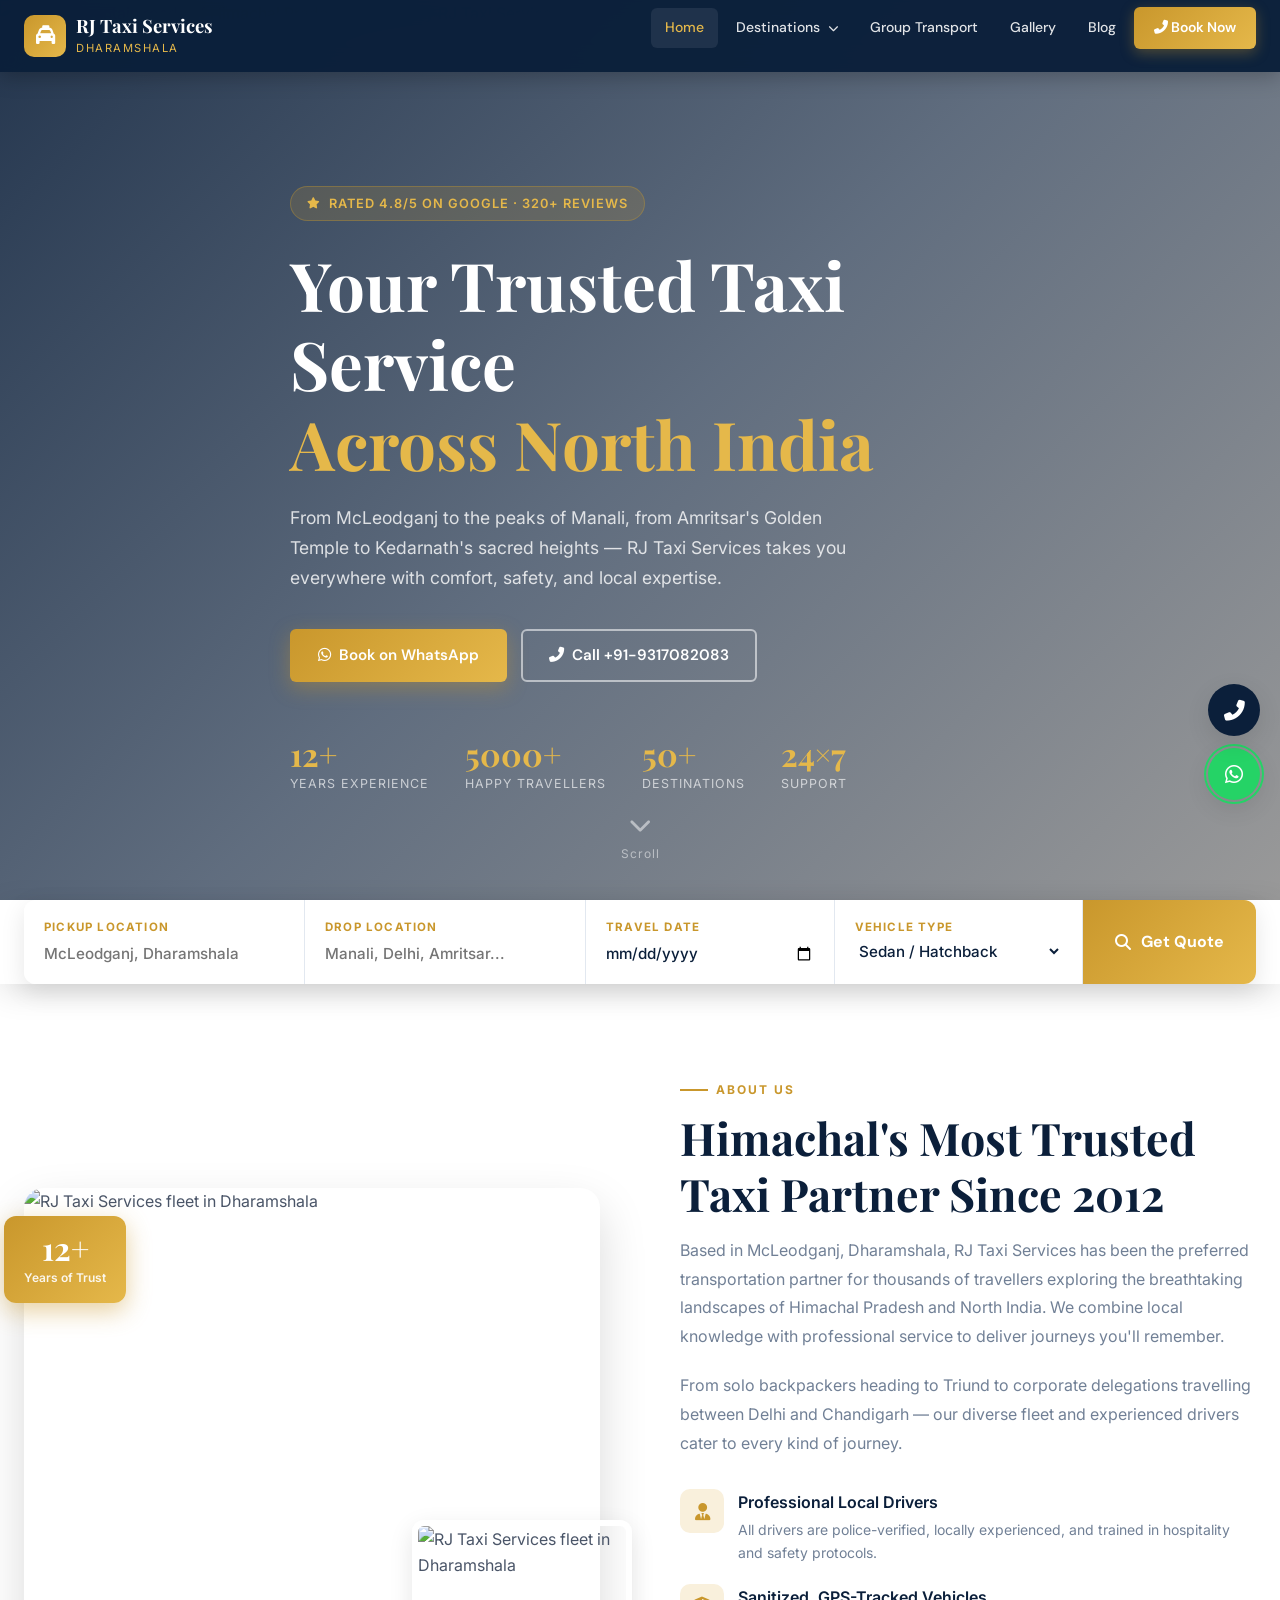
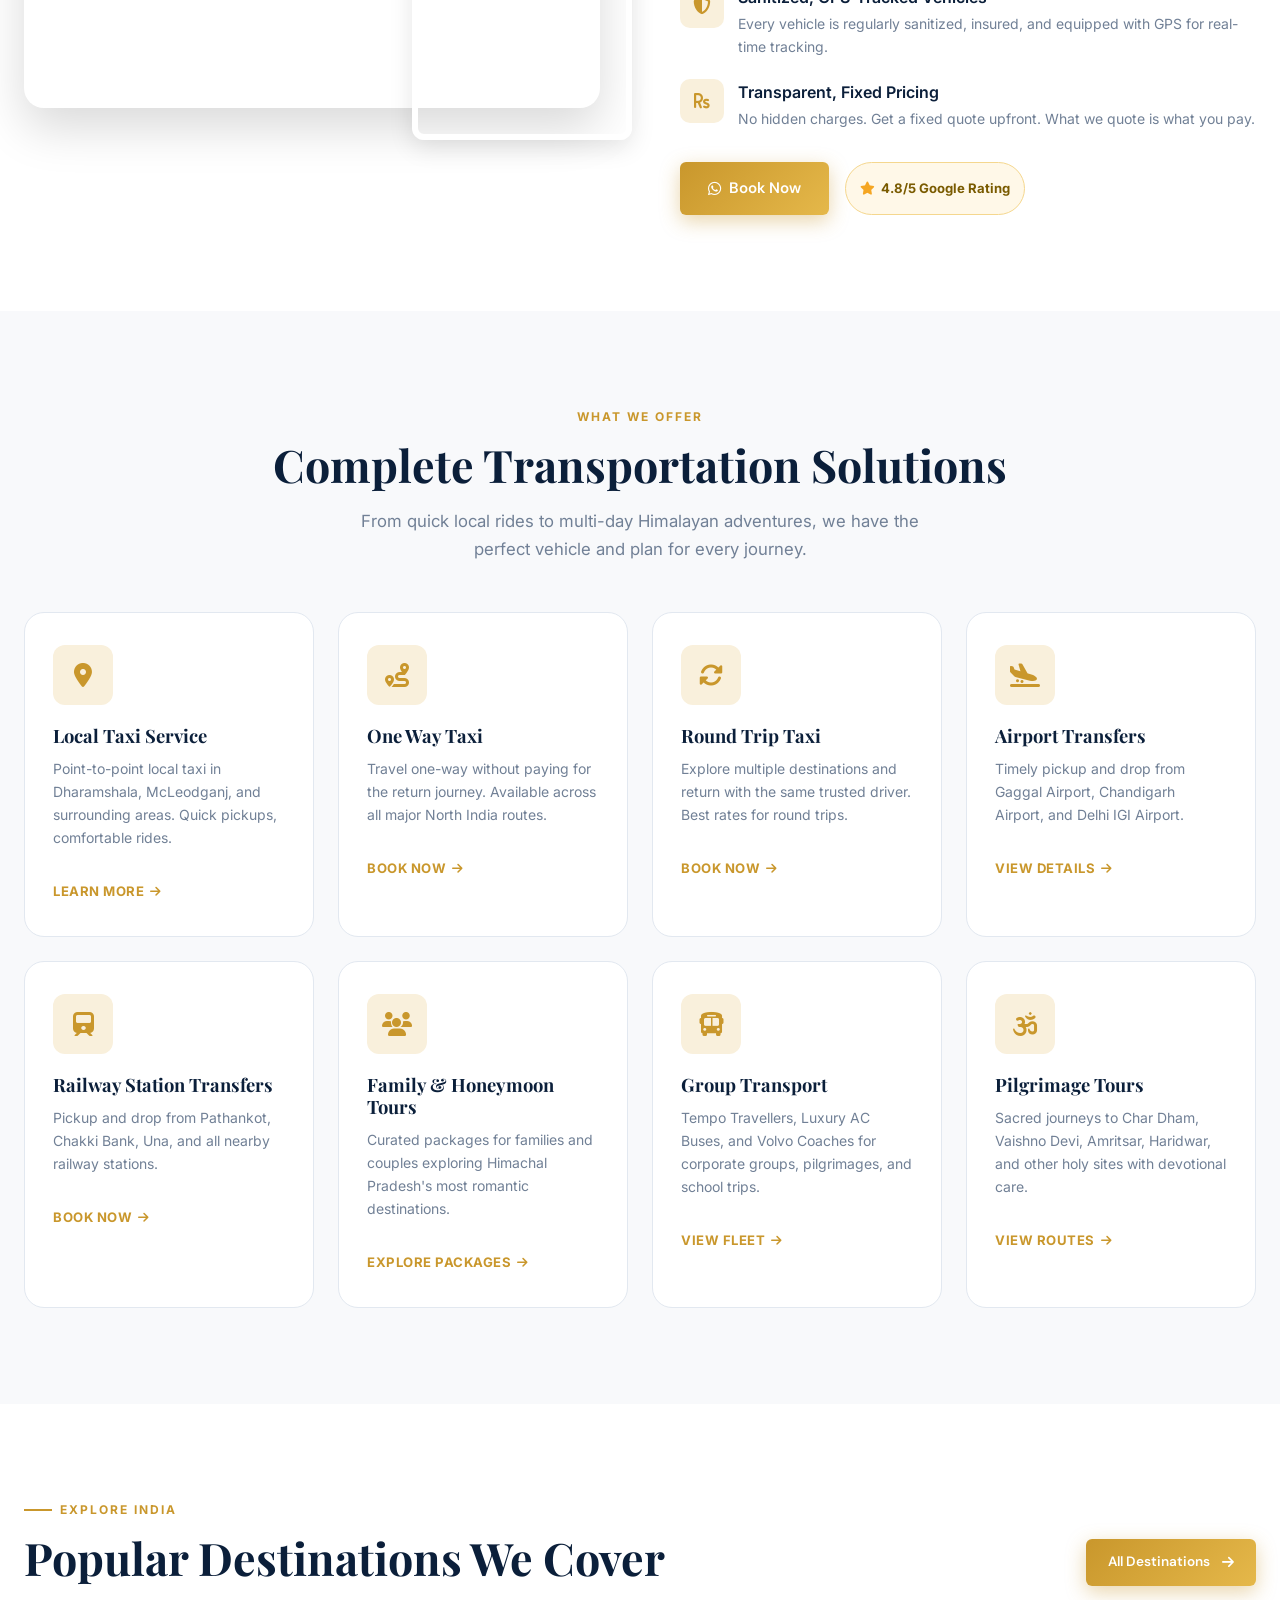
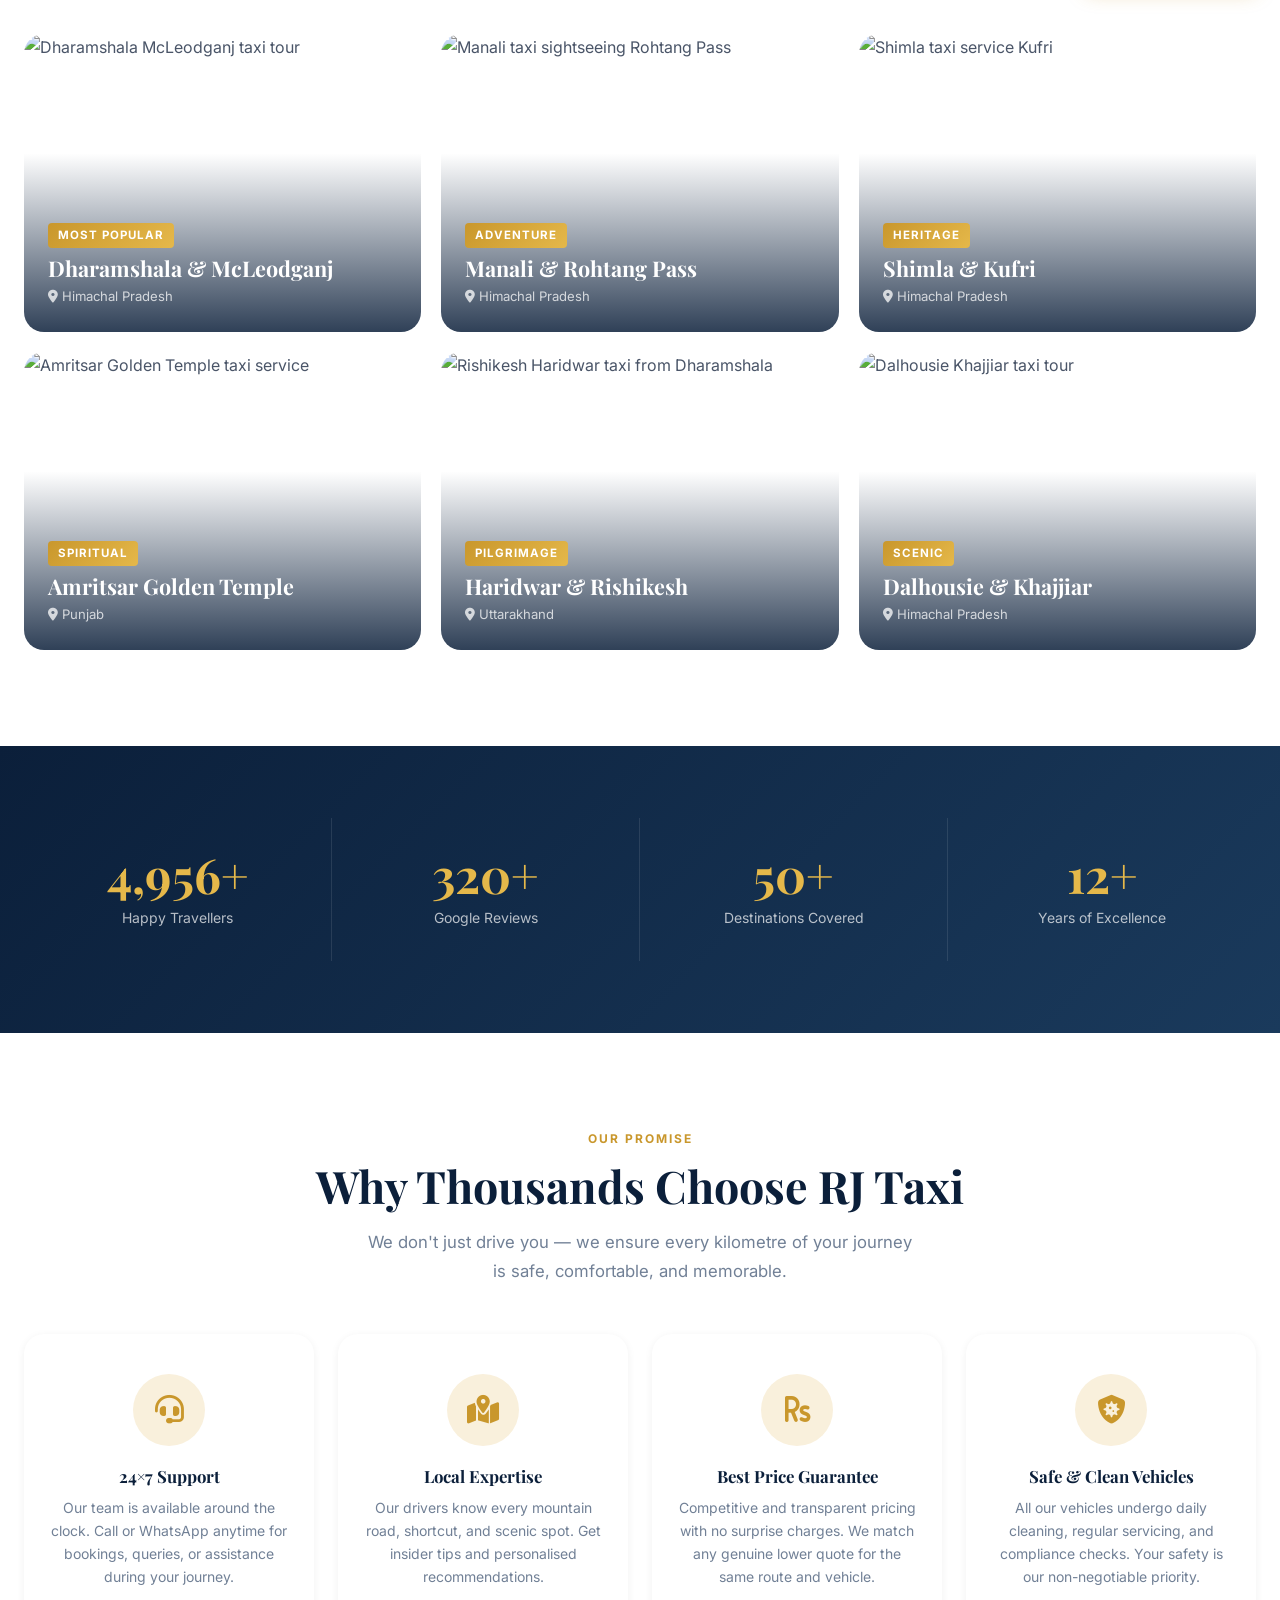
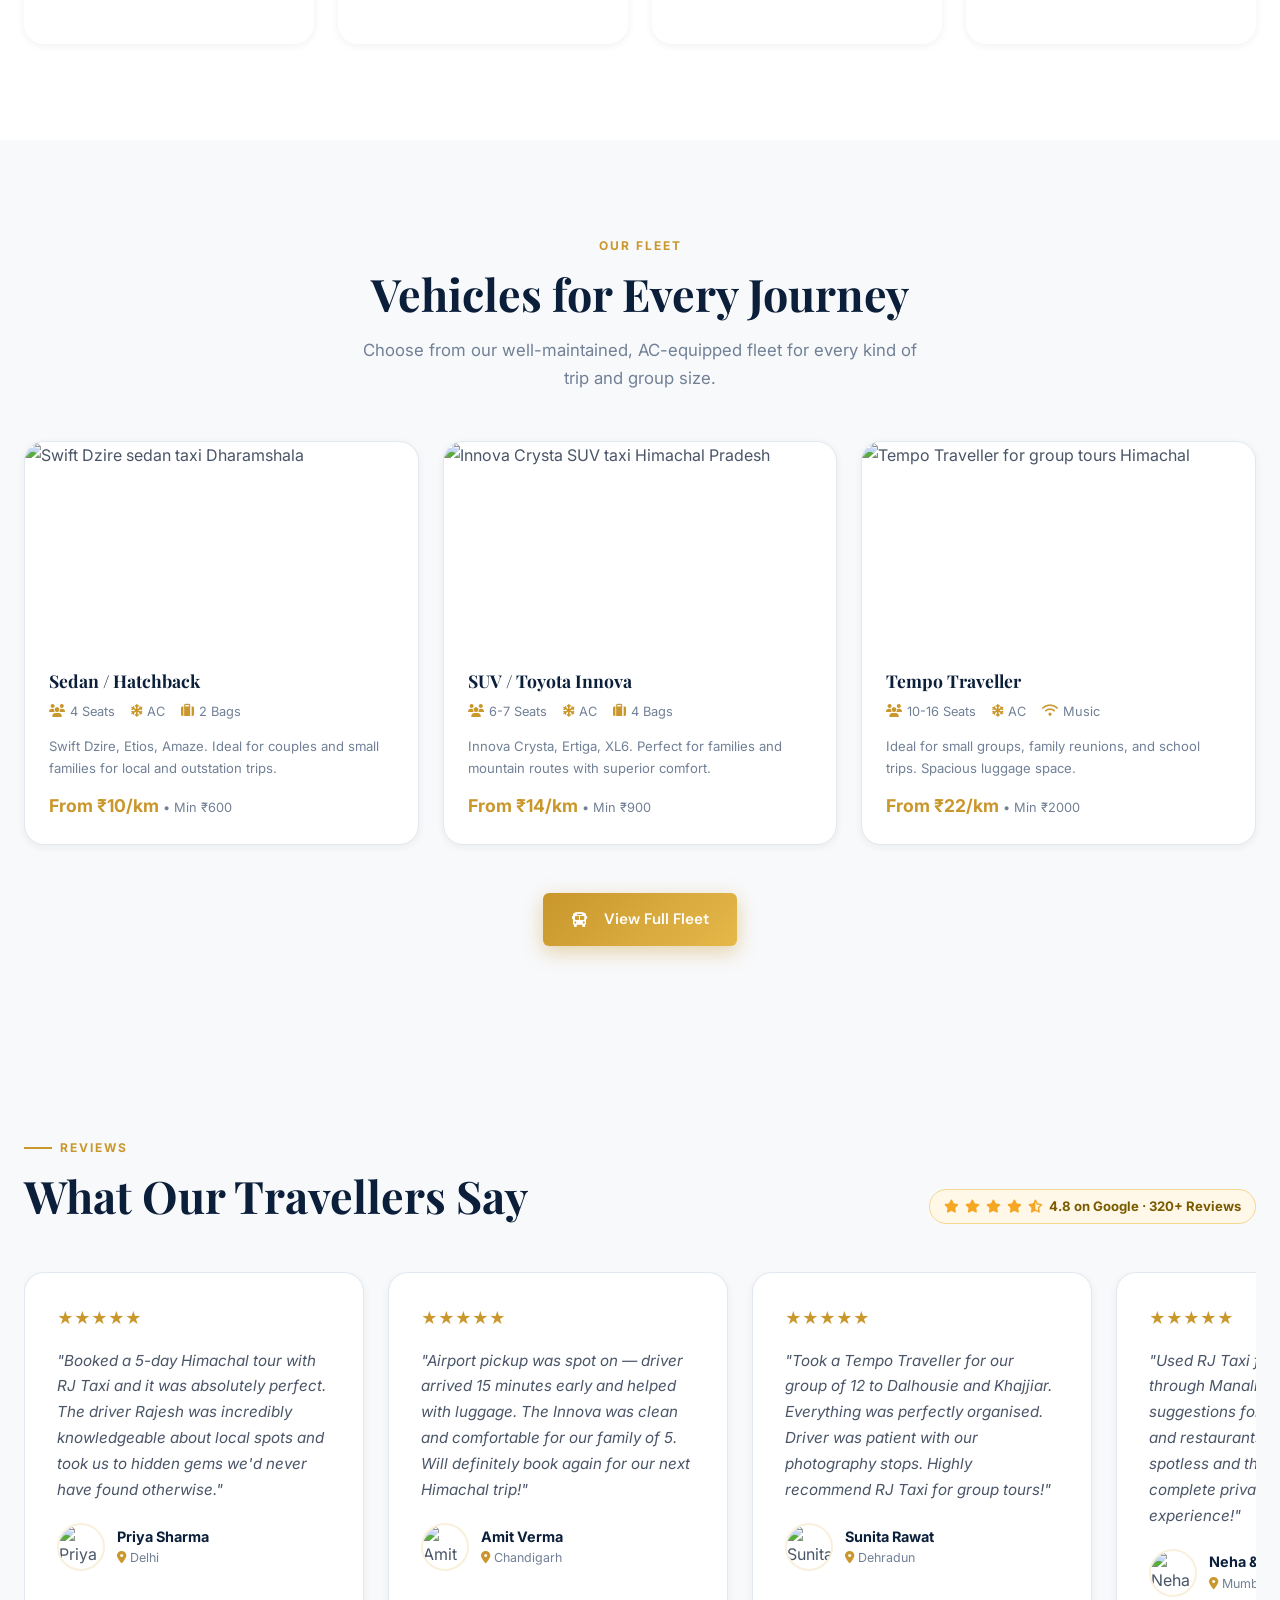
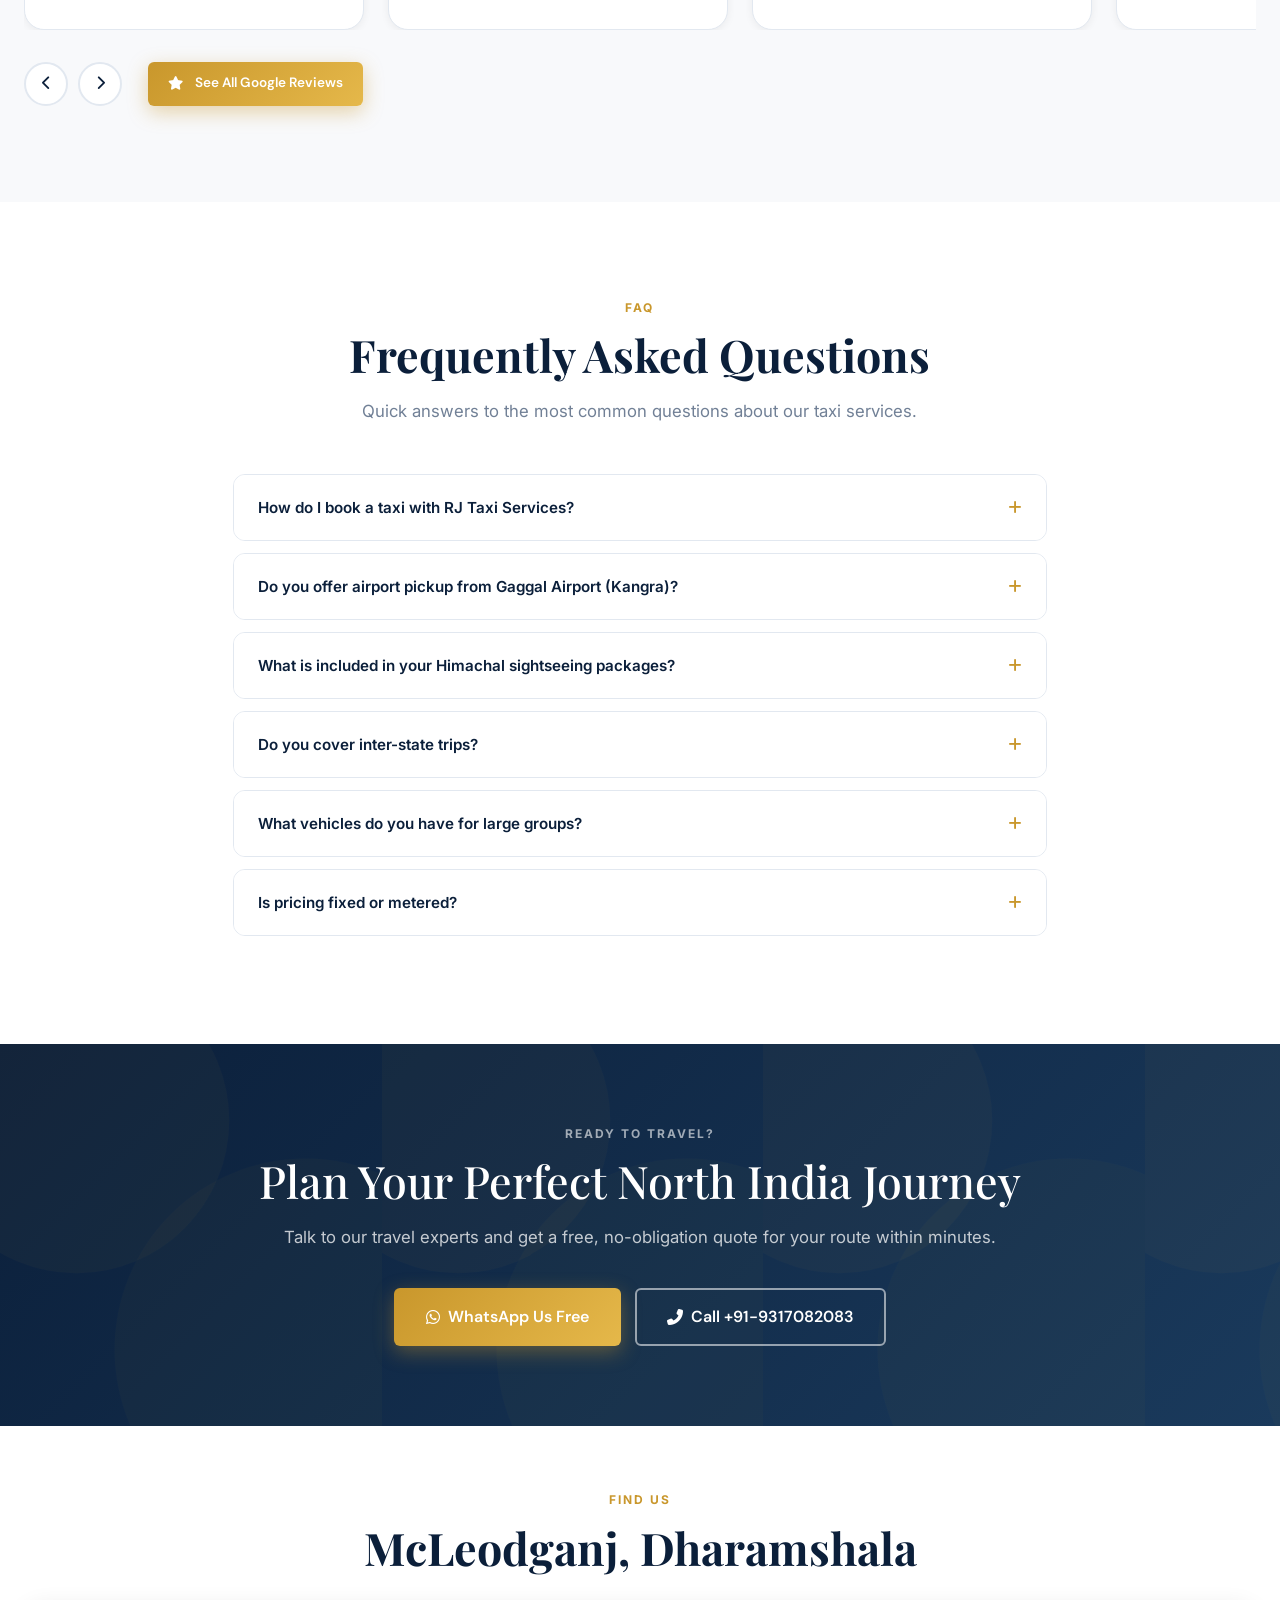
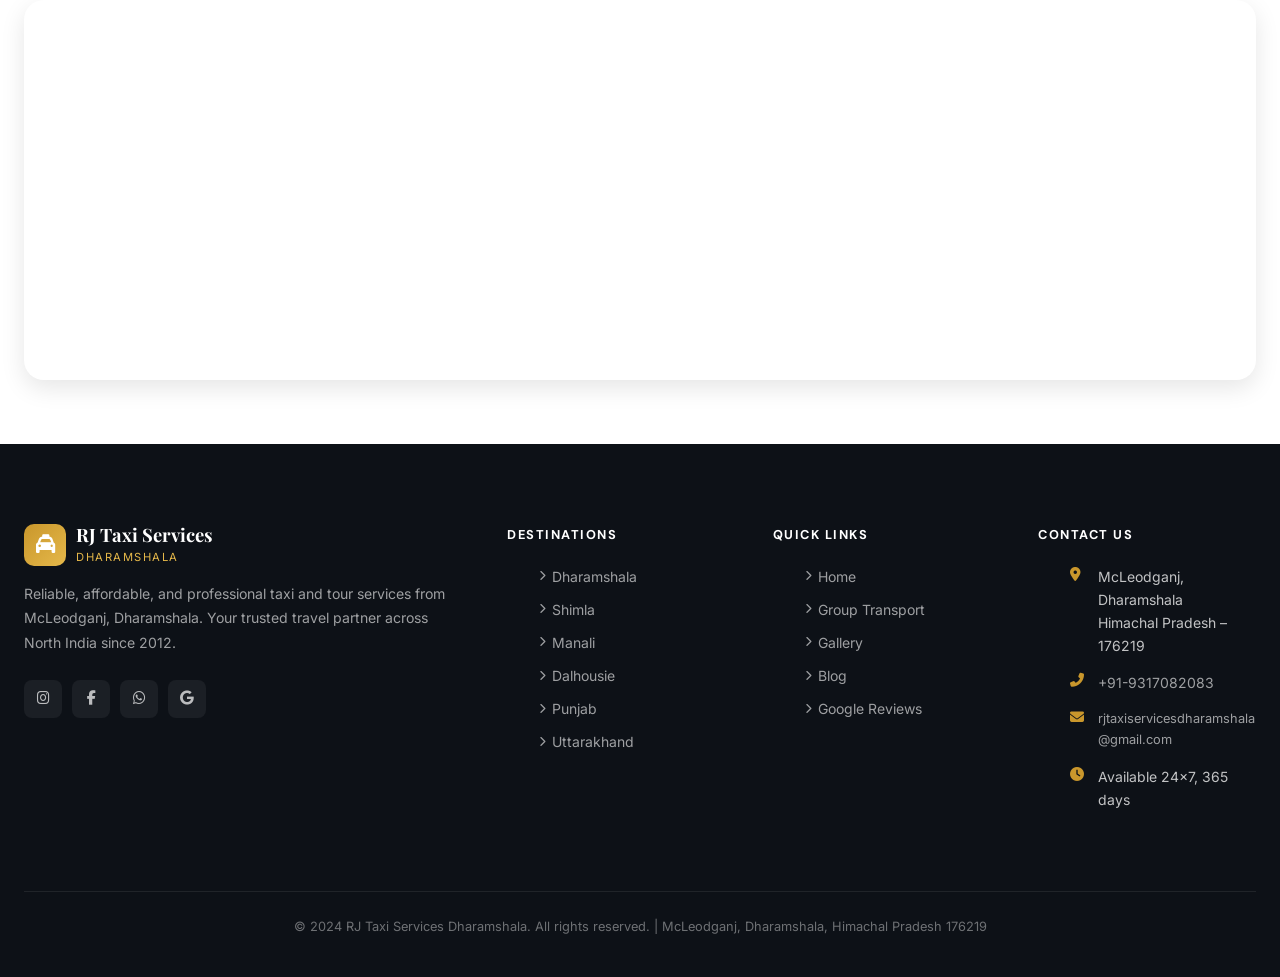
==== commit b94f5484: "Update index.html" ====
--- a/index.html
+++ b/index.html
@@ -386,7 +386,7 @@
     </div>
     <div class="dest-grid">
       <div class="dest-card">
-        <img src="https://images.unsplash.com/photo-1605640840605-14ac1855827b?w=600&q=75" alt="Dharamshala McLeodganj taxi tour" loading="lazy">
+        <img src="https://i.ibb.co/DPTYmhV2/IMG-dharamshala-11zon.jpg" alt="Dharamshala McLeodganj taxi tour" loading="lazy">
         <div class="dest-overlay">
           <span class="dest-tag">Most Popular</span>
           <div class="dest-name">Dharamshala & McLeodganj</div>
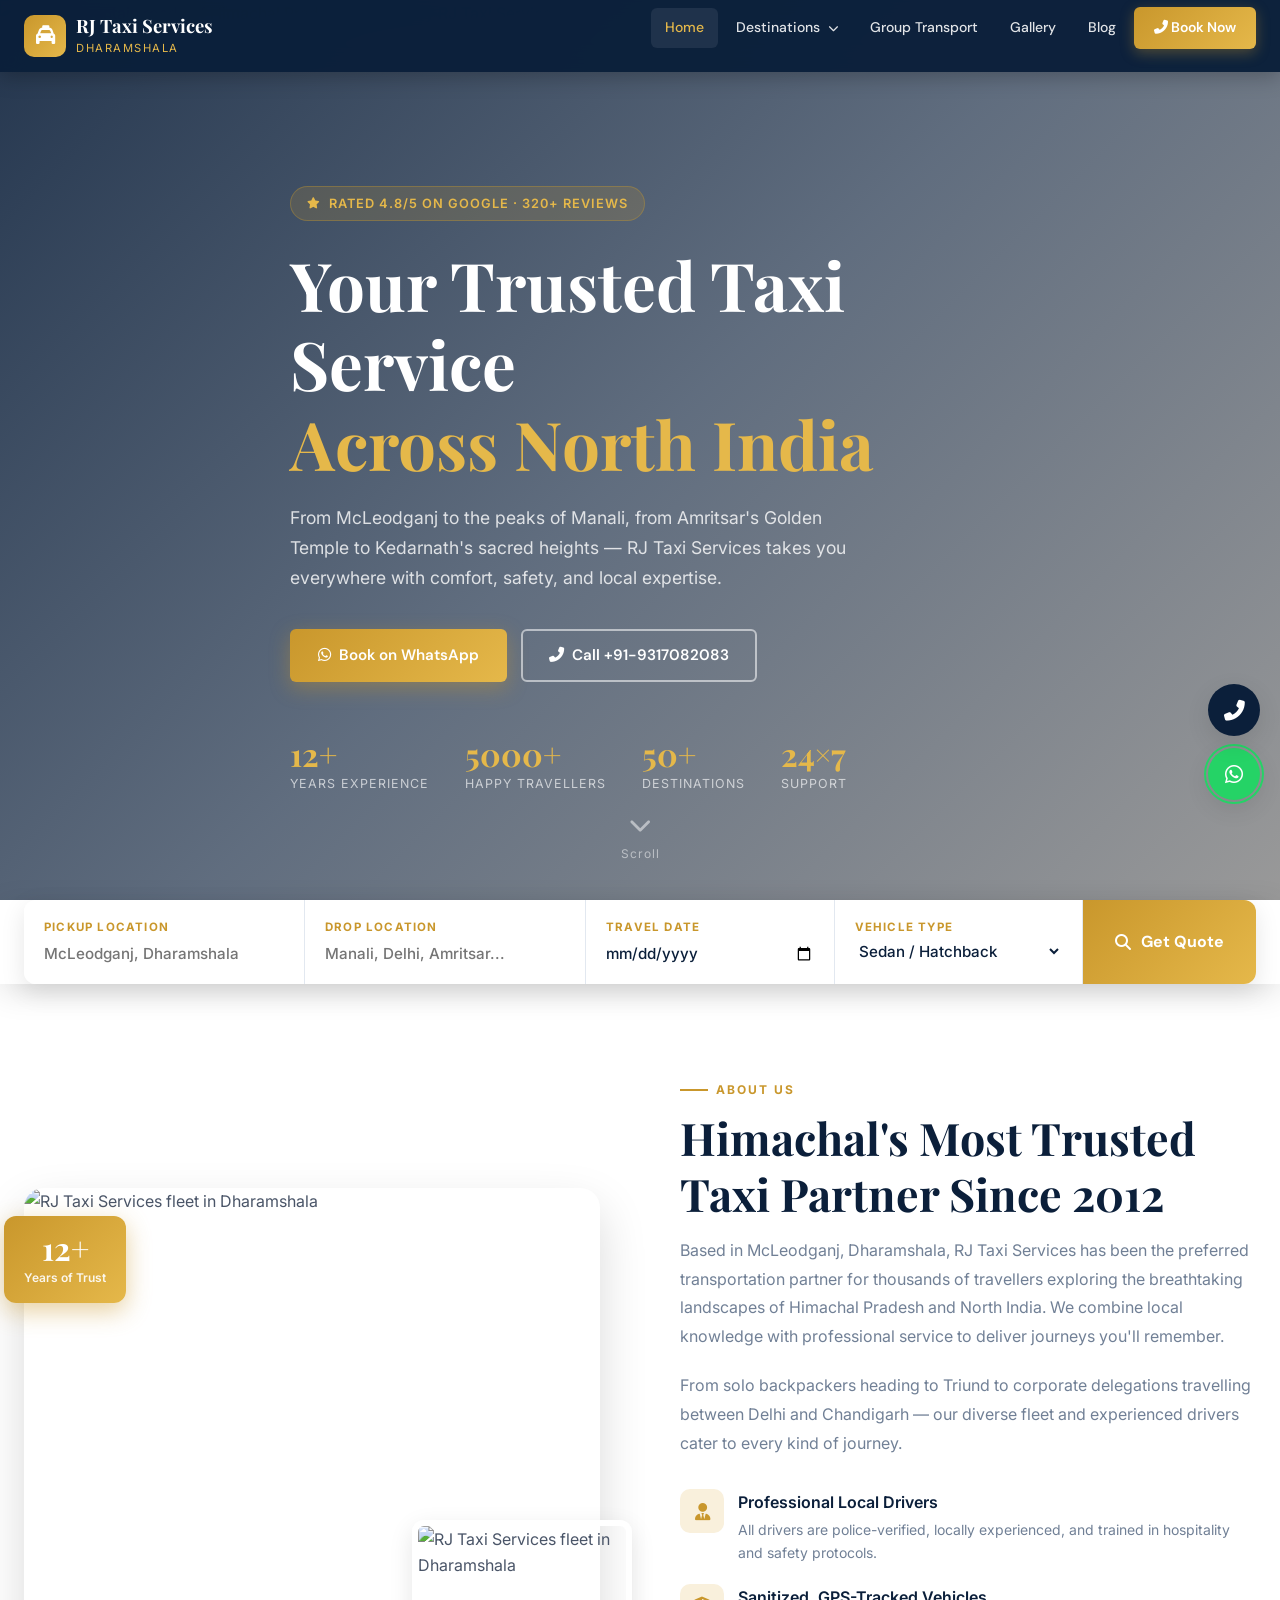
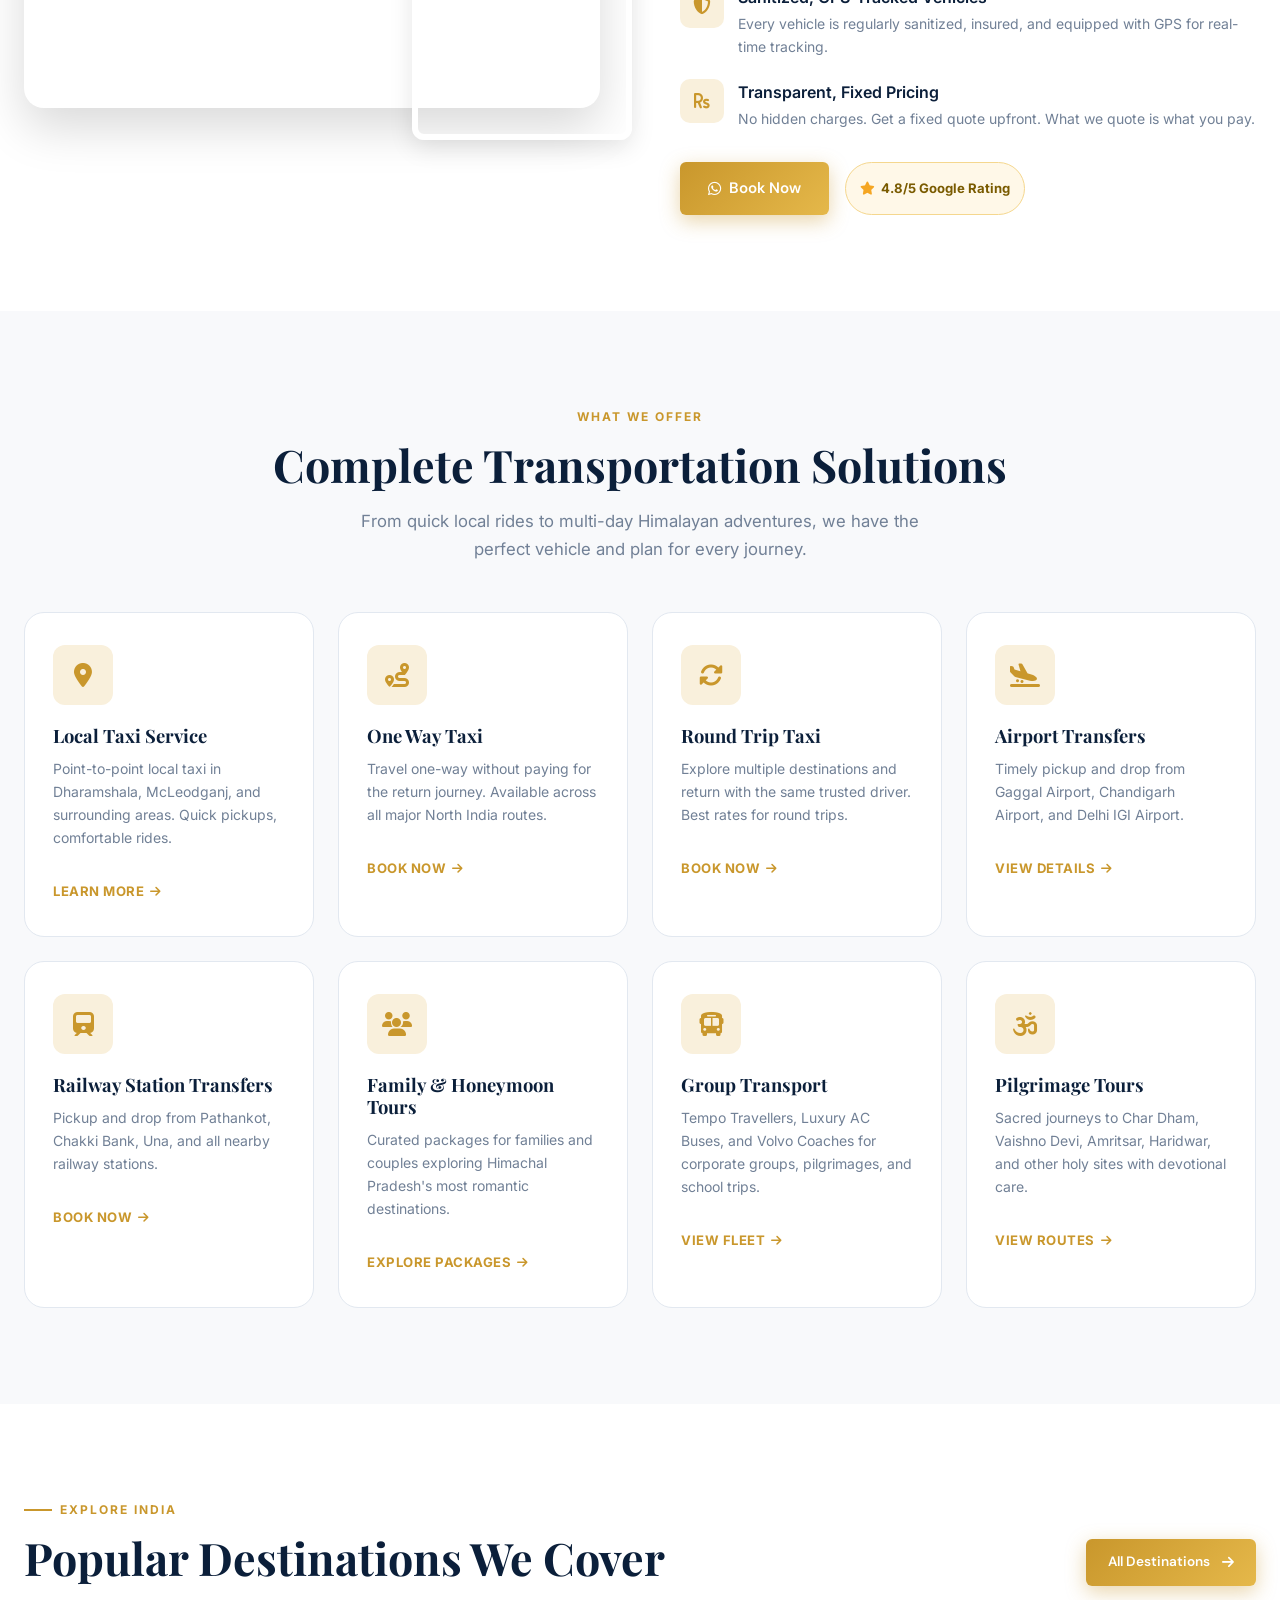
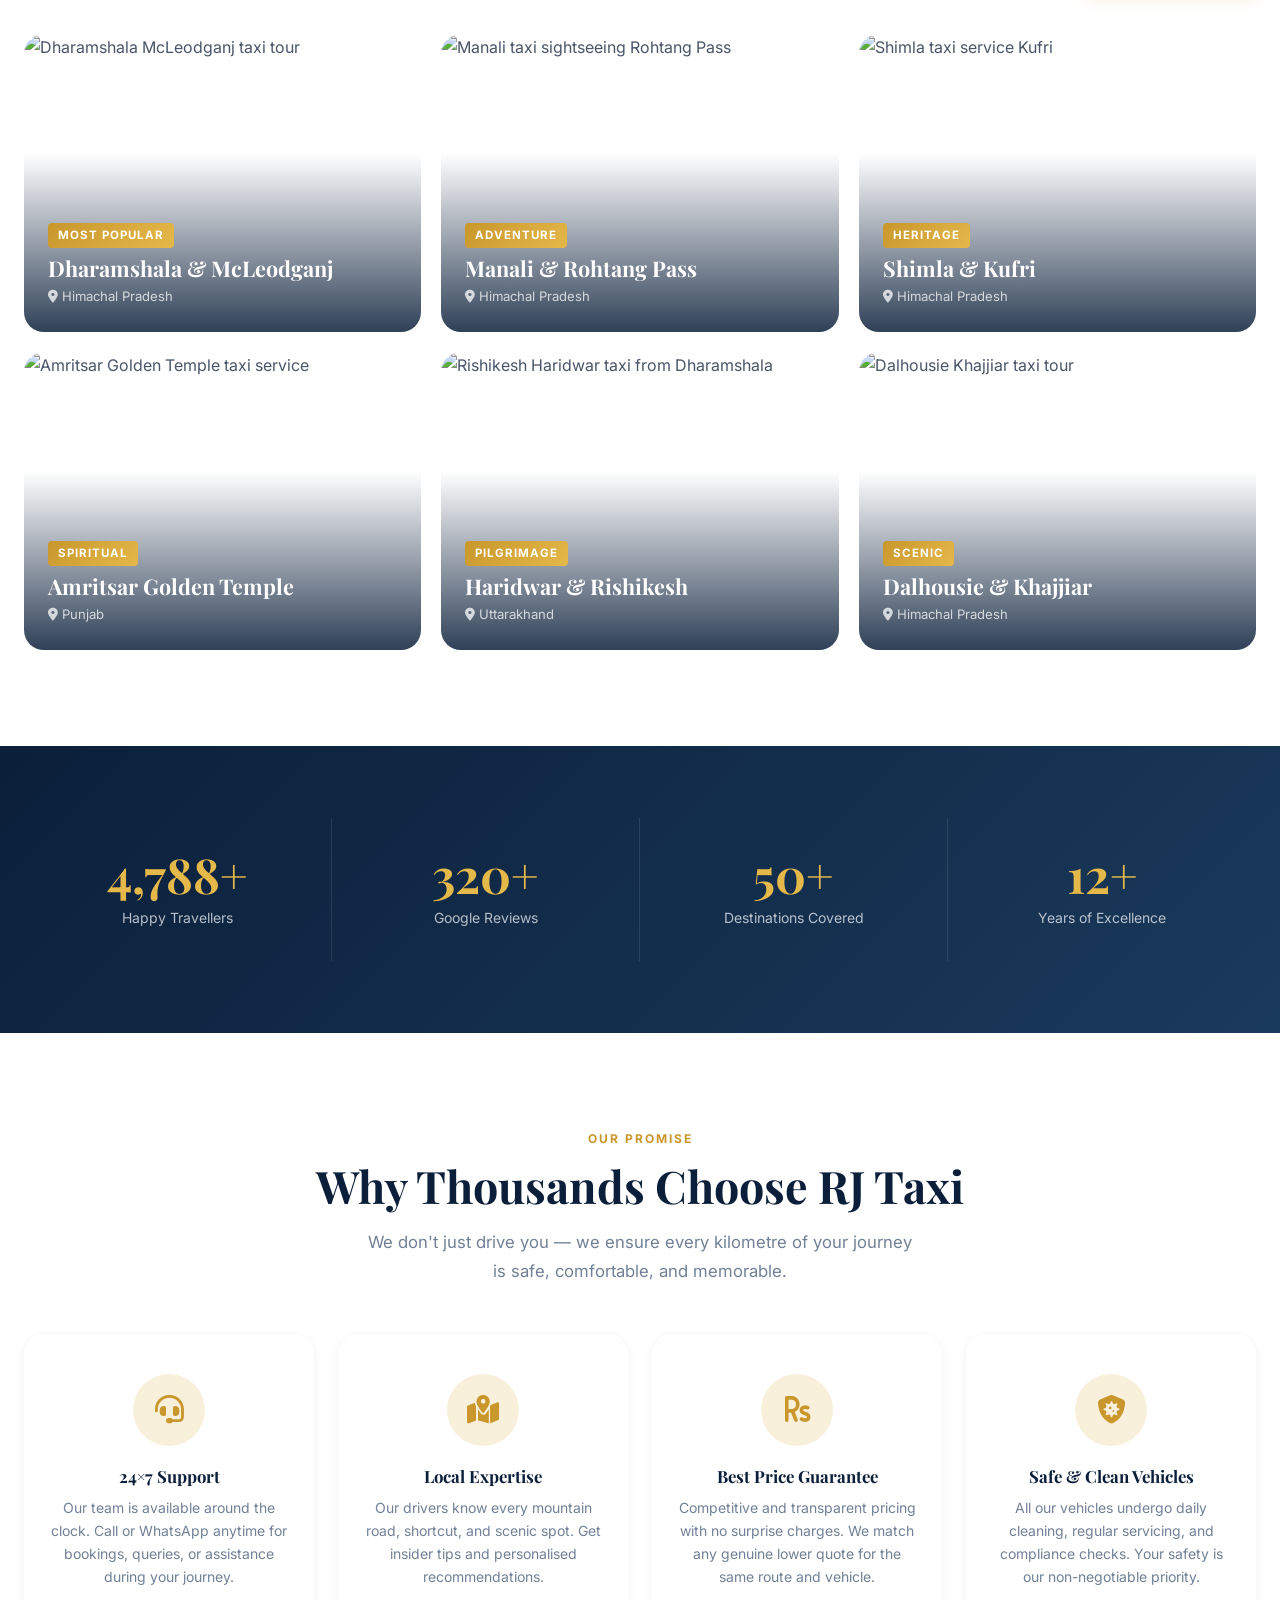
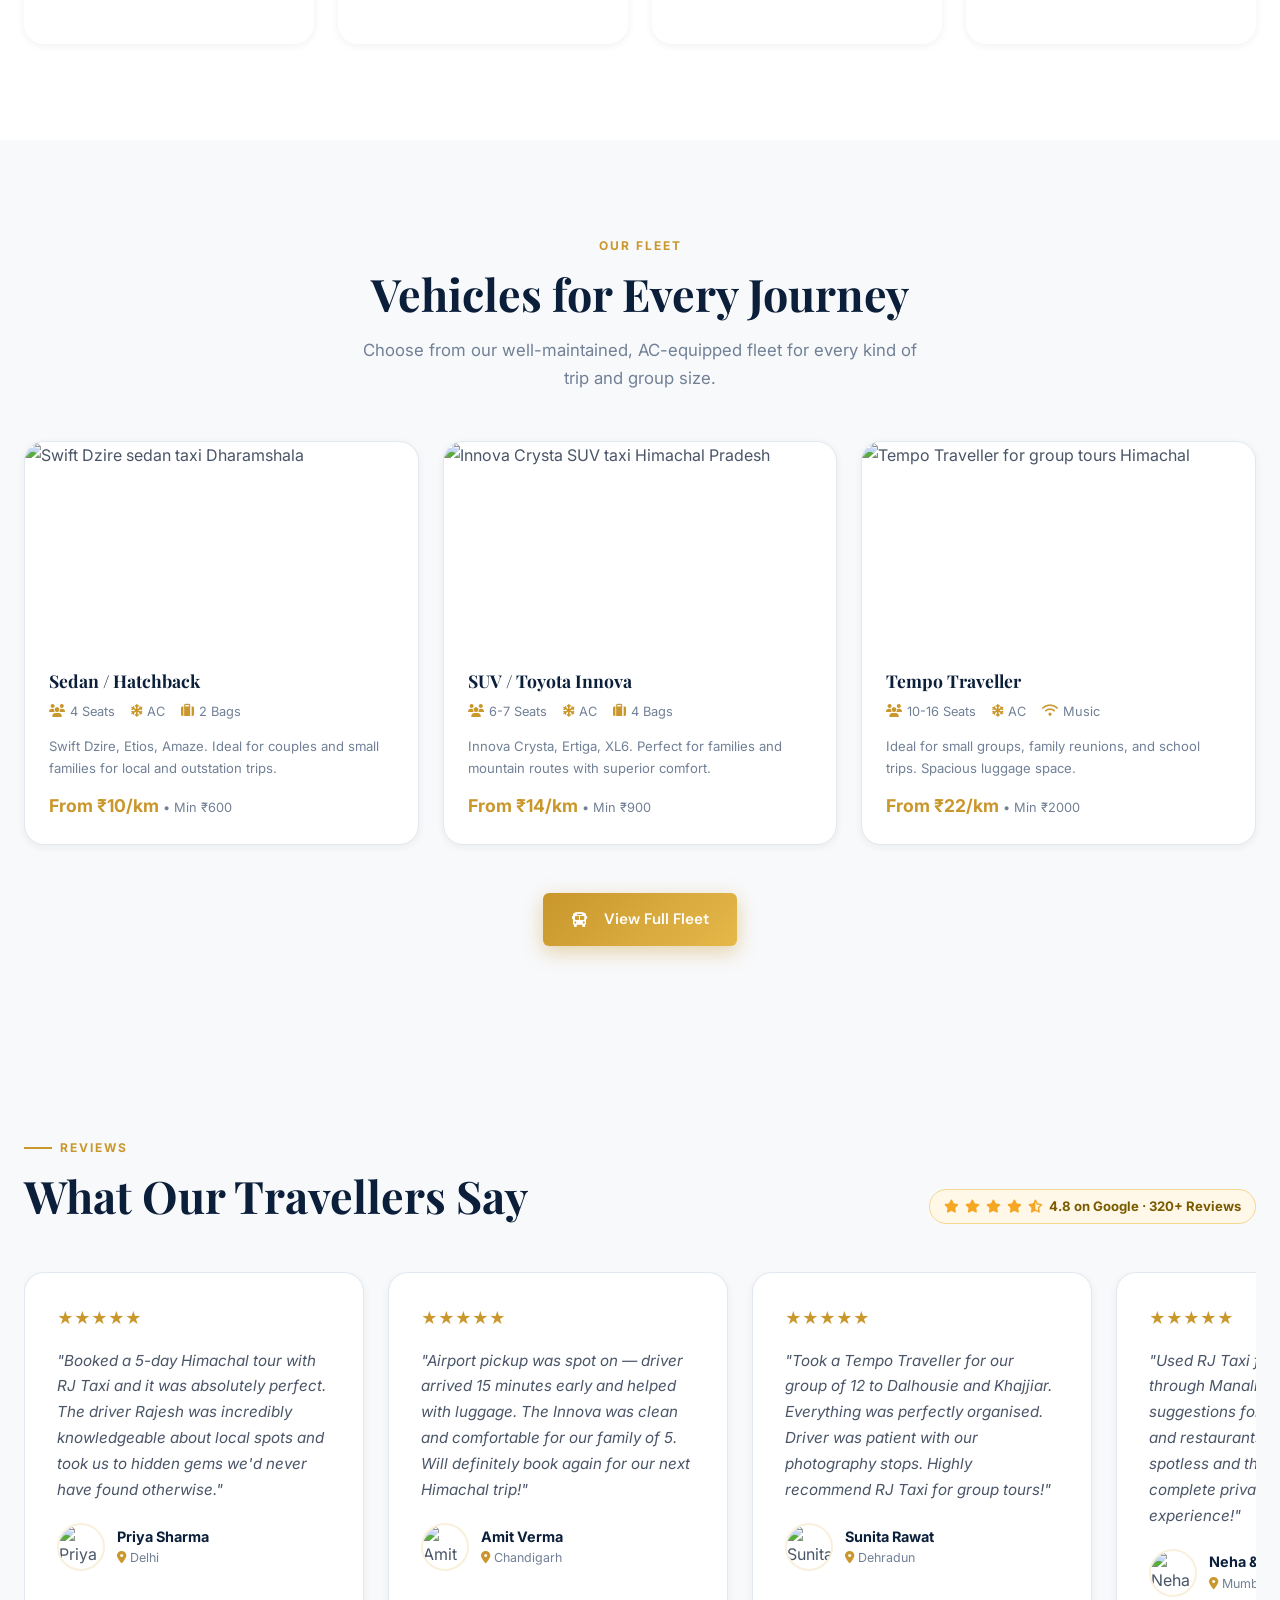
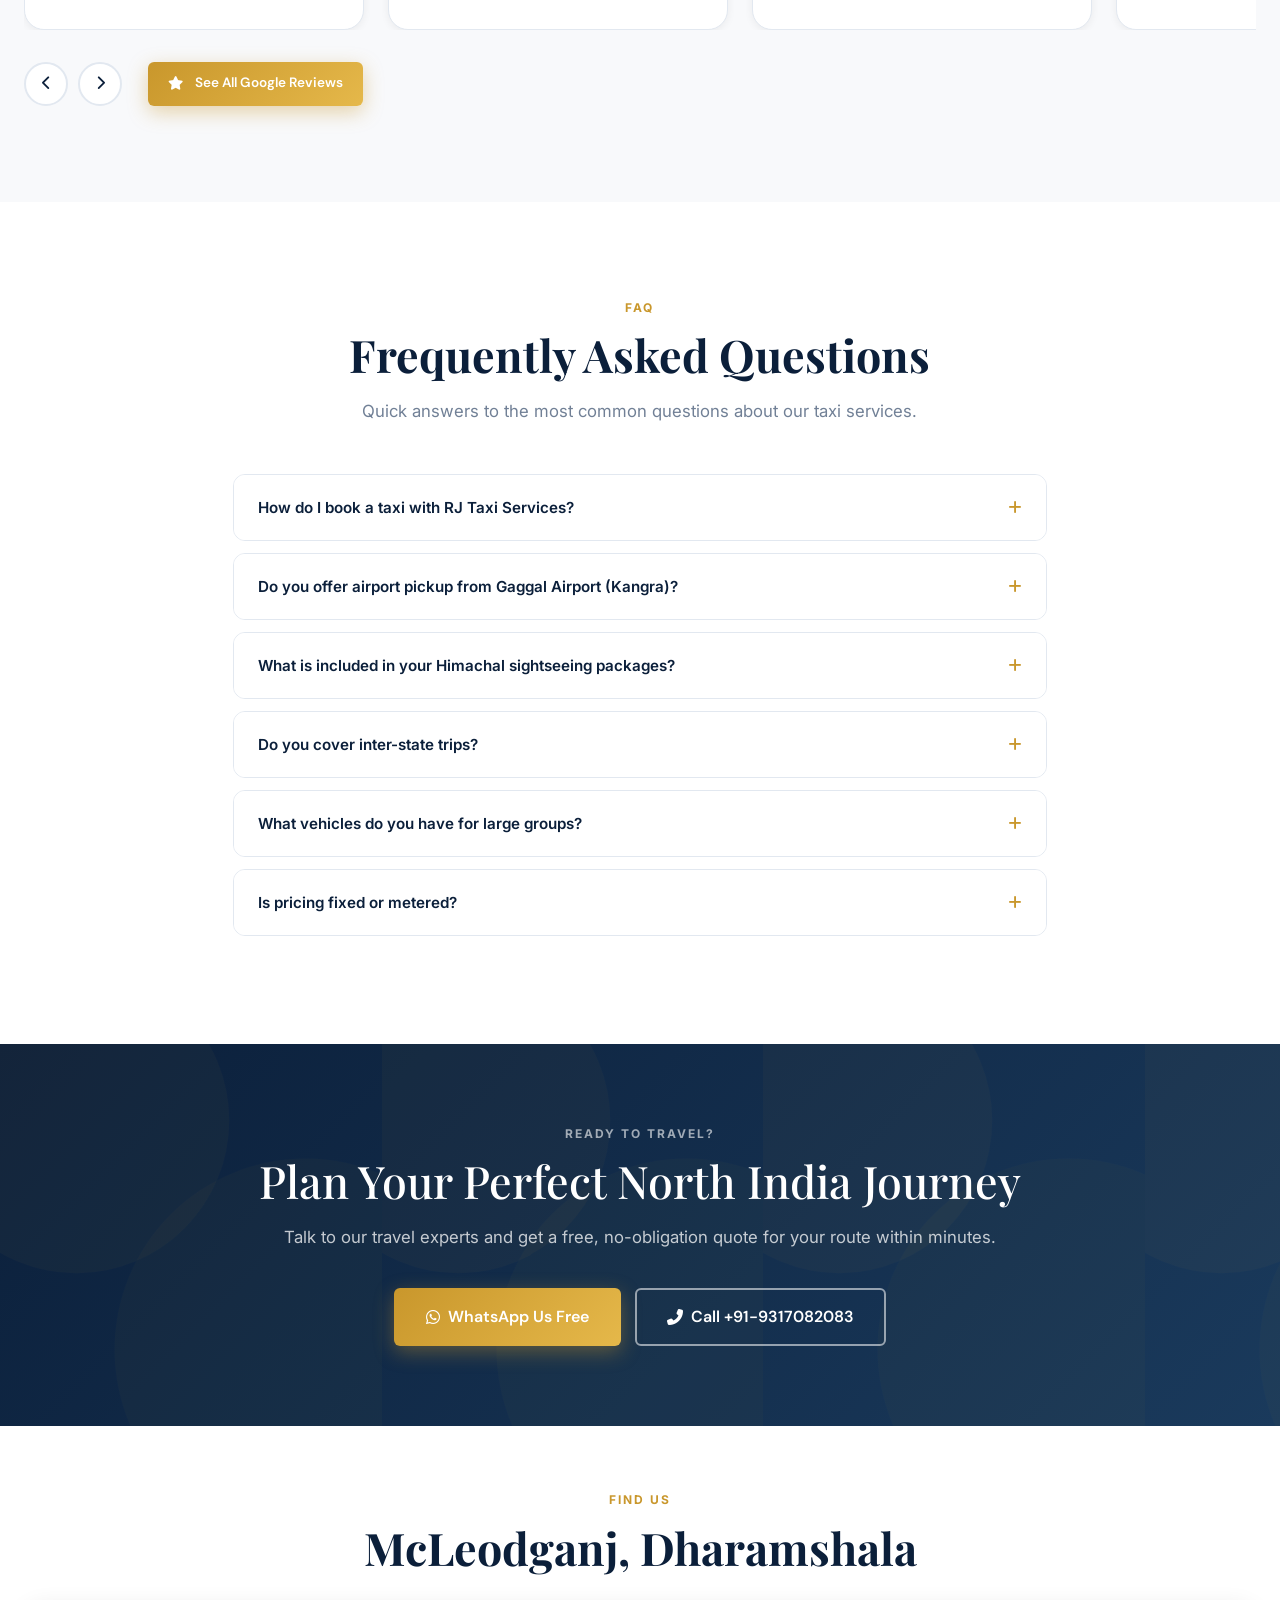
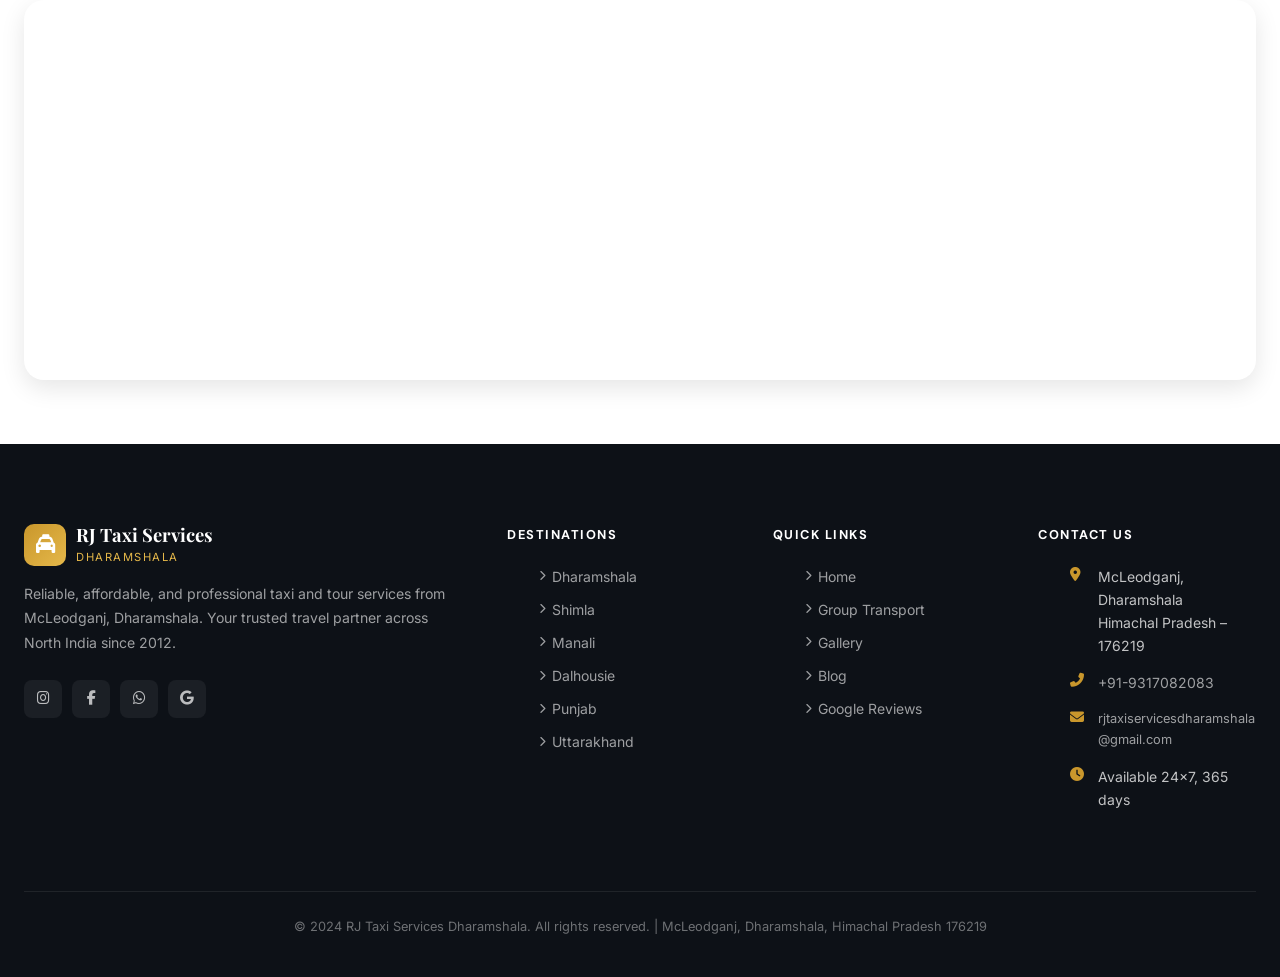
==== commit 2d8a00bd: "Update index.html" ====
--- a/index.html
+++ b/index.html
@@ -394,7 +394,7 @@
         </div>
       </div>
       <div class="dest-card">
-        <img src="https://images.unsplash.com/photo-1626621341517-bbf3d9990a23?w=600&q=75" alt="Manali taxi sightseeing Rohtang Pass" loading="lazy">
+        <img src="https://i.ibb.co/cSZSJh6W/manalitour-11zon.jpg" alt="Manali taxi sightseeing Rohtang Pass" loading="lazy">
         <div class="dest-overlay">
           <span class="dest-tag">Adventure</span>
           <div class="dest-name">Manali & Rohtang Pass</div>
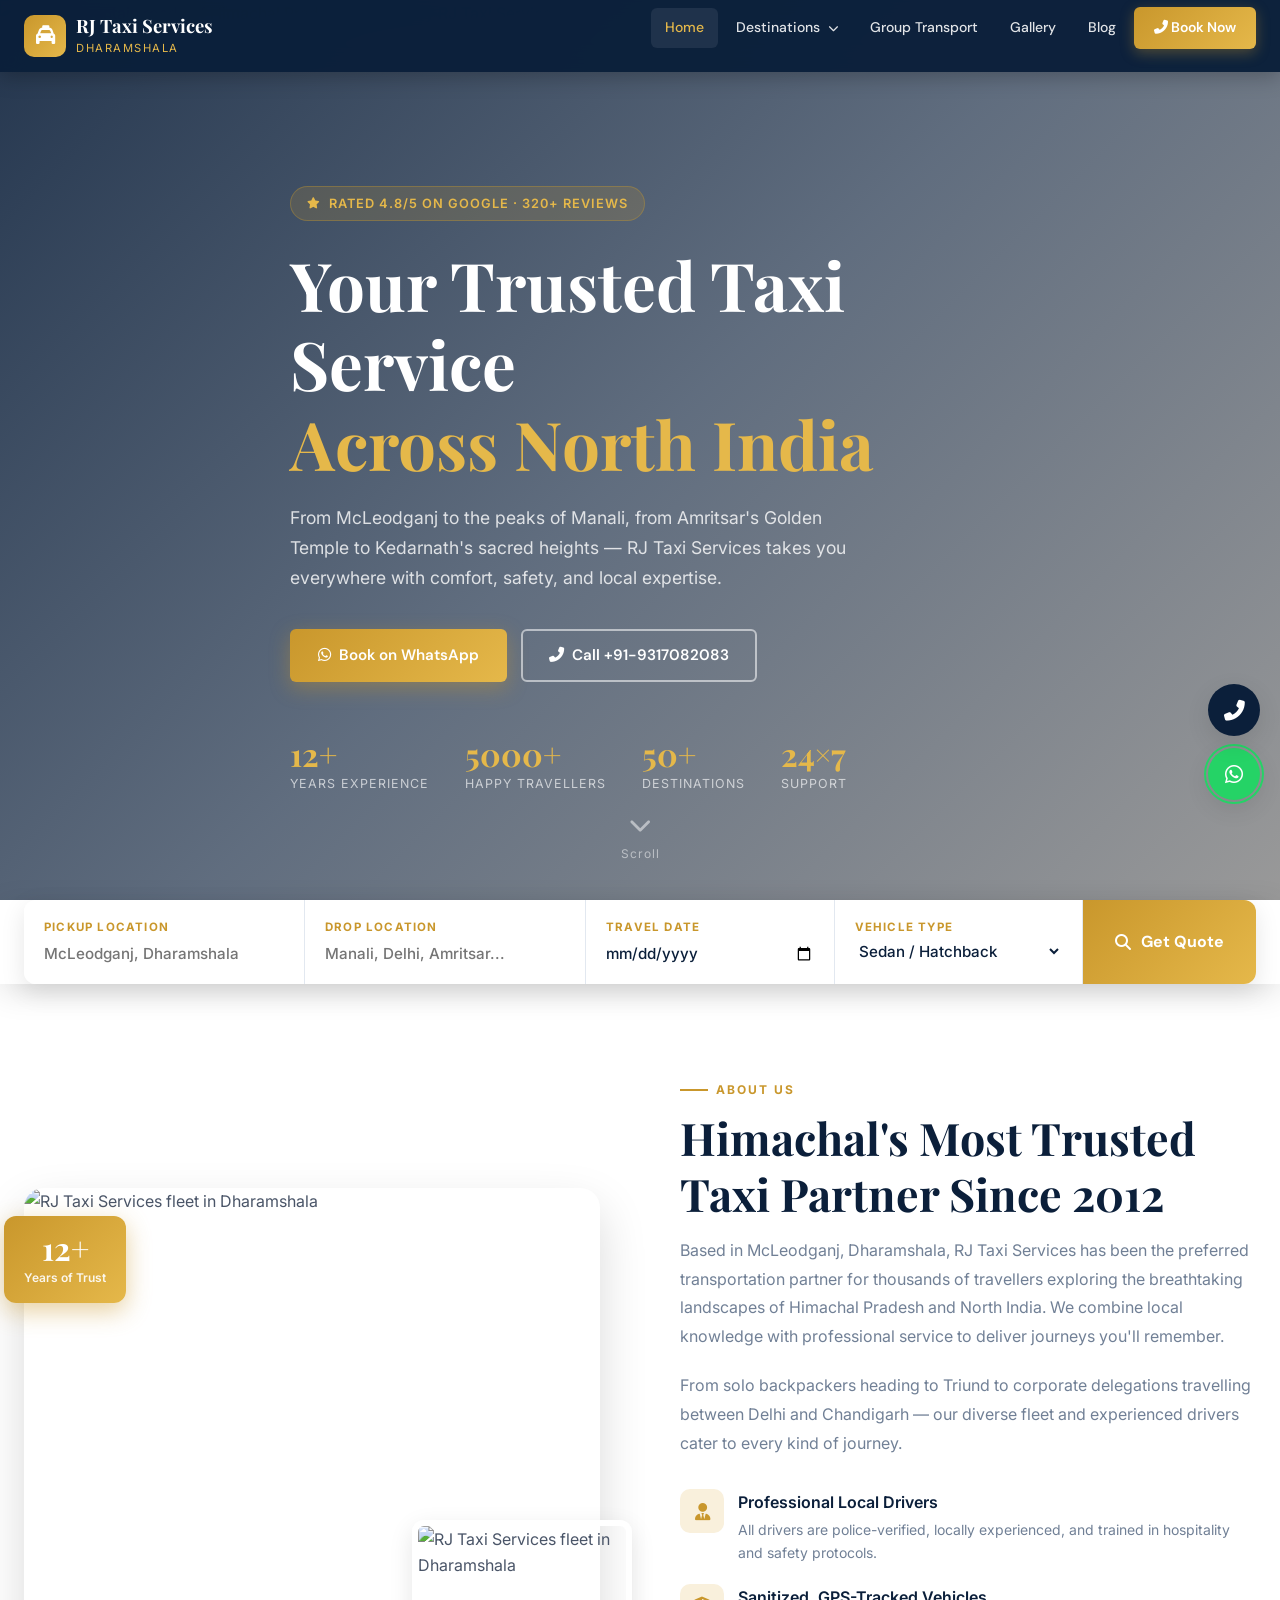
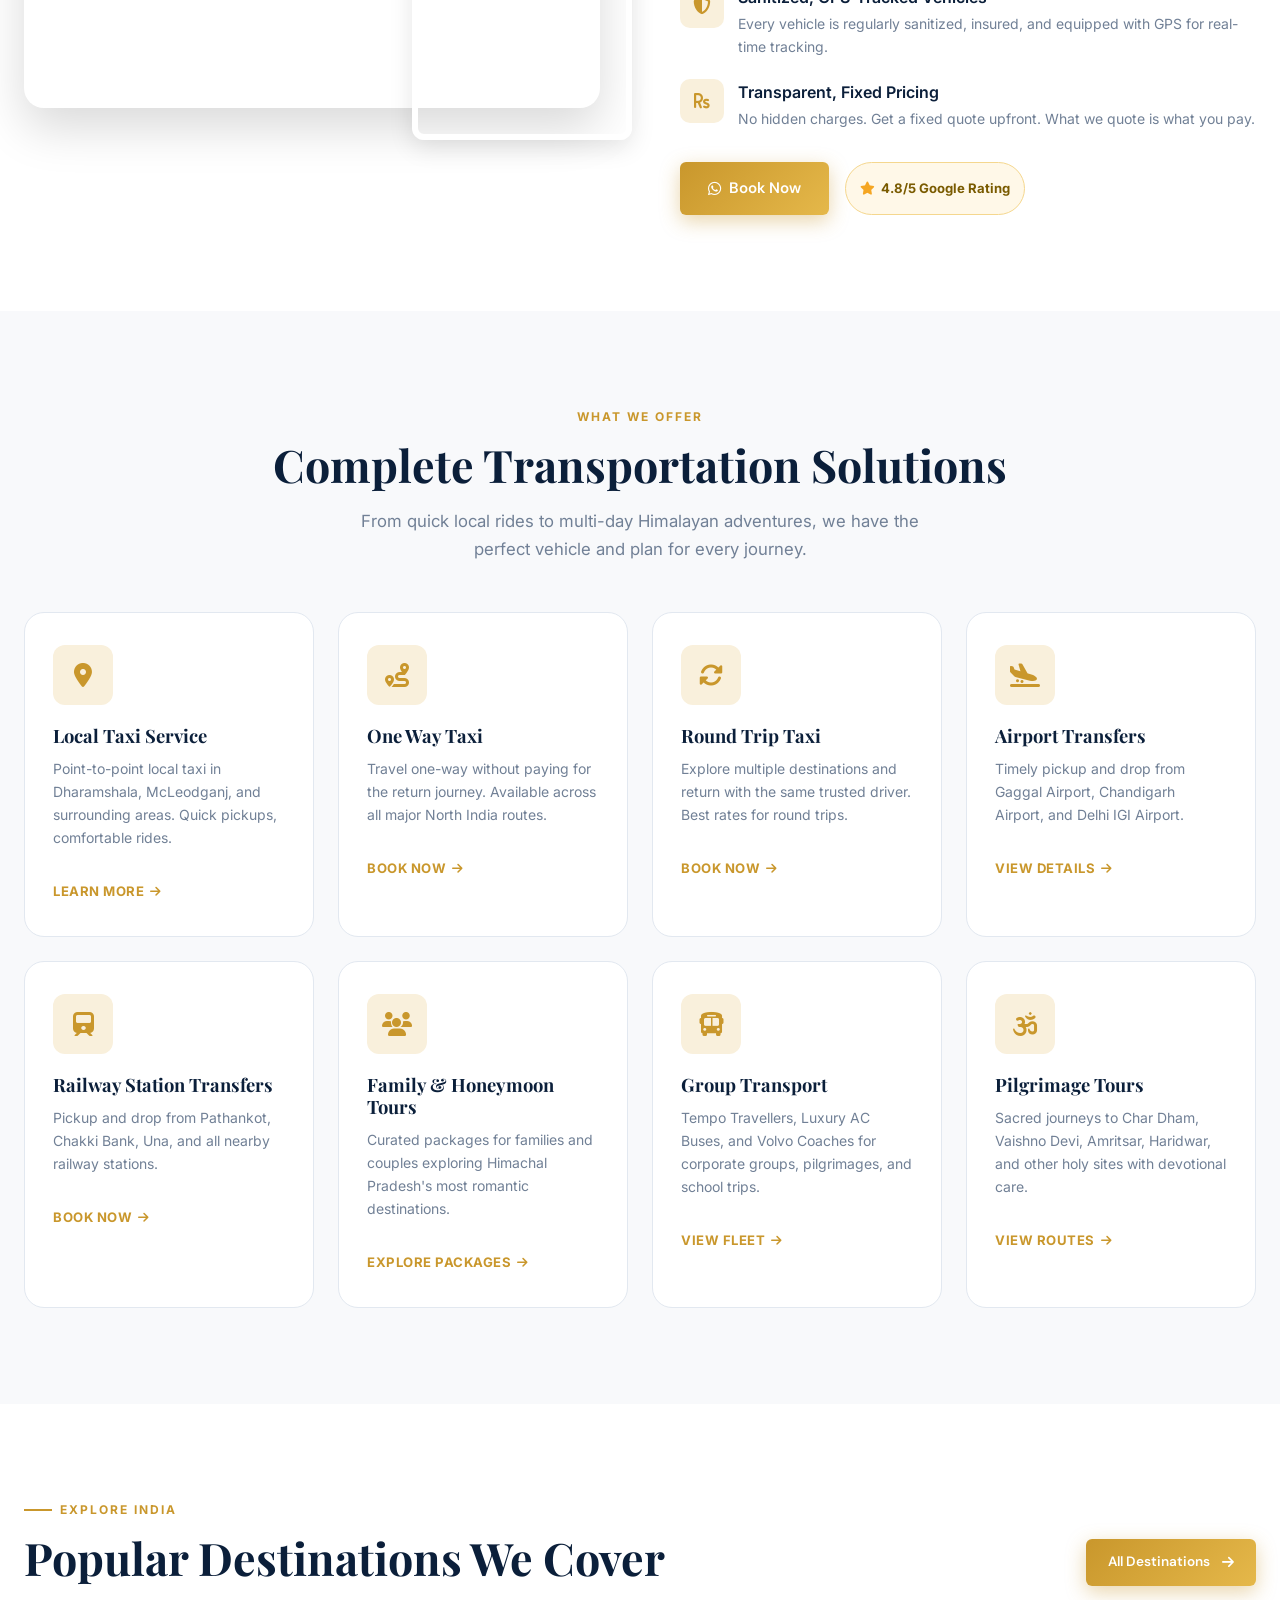
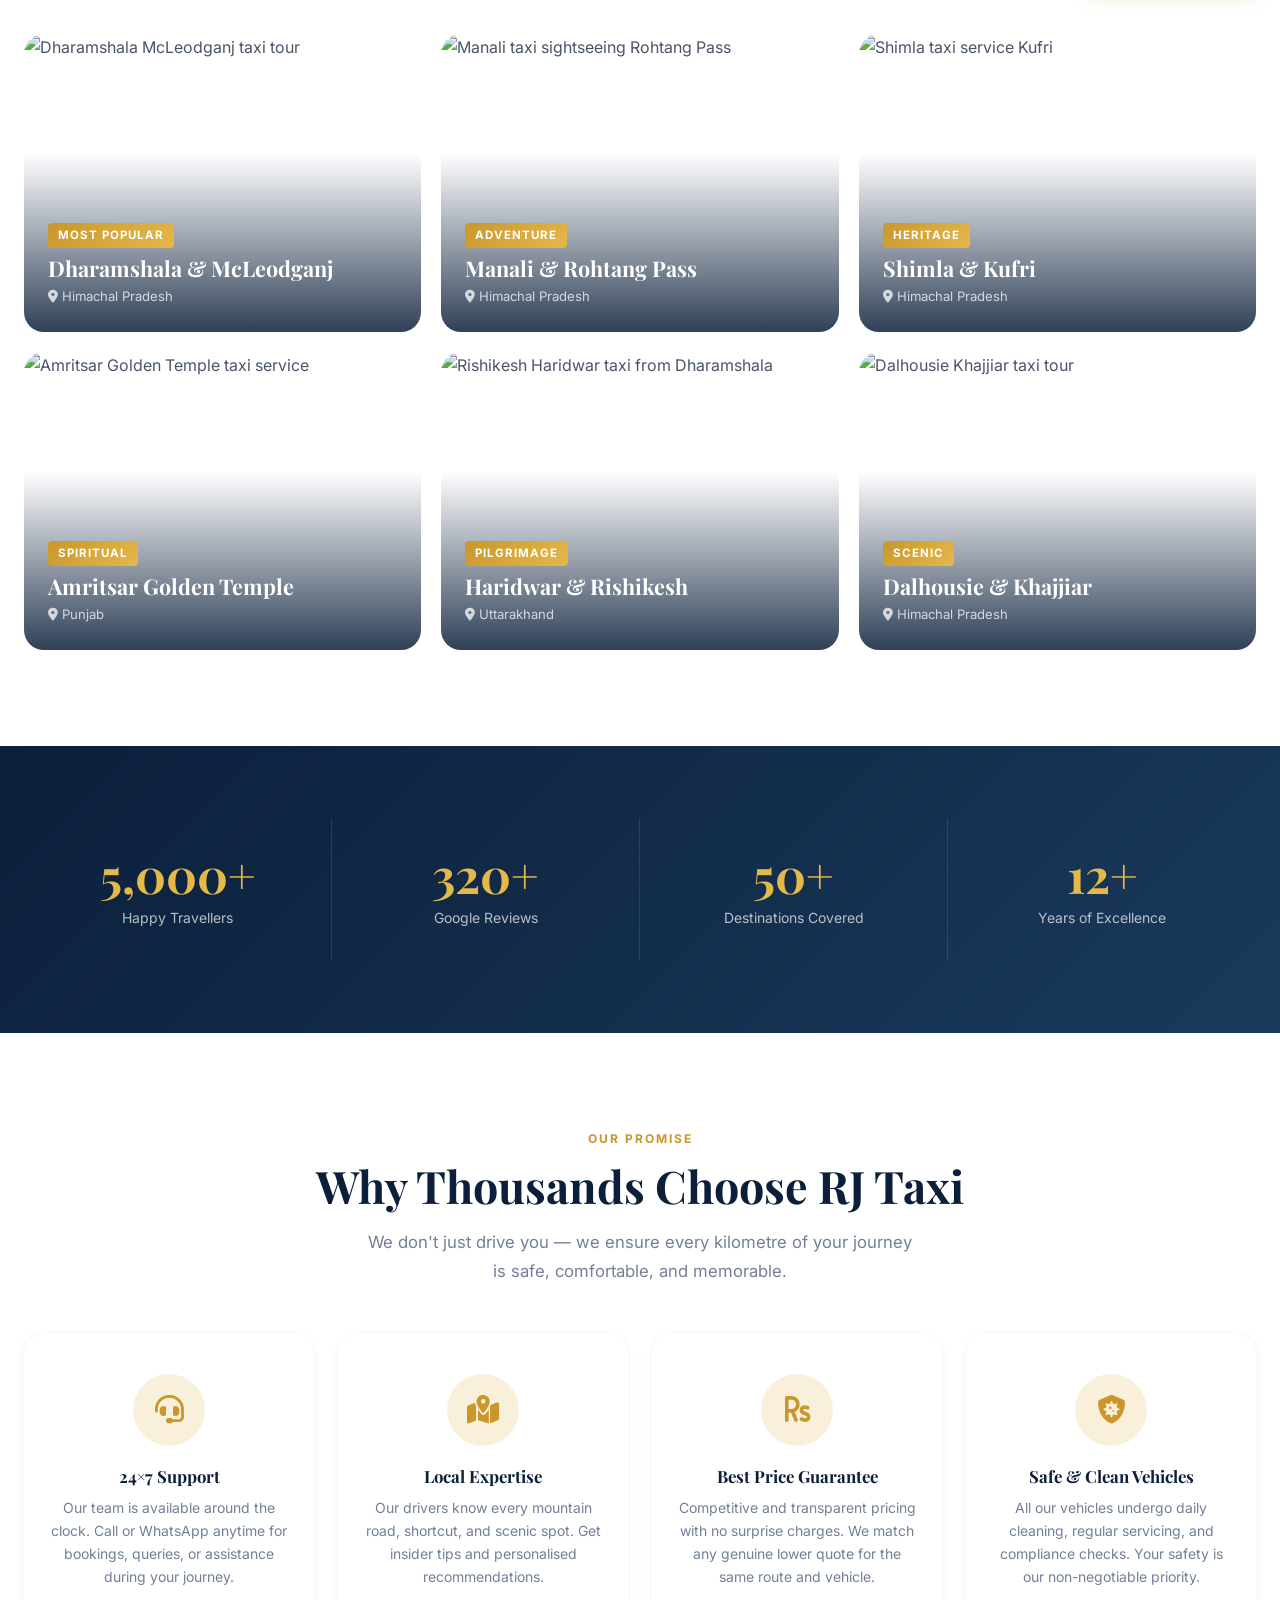
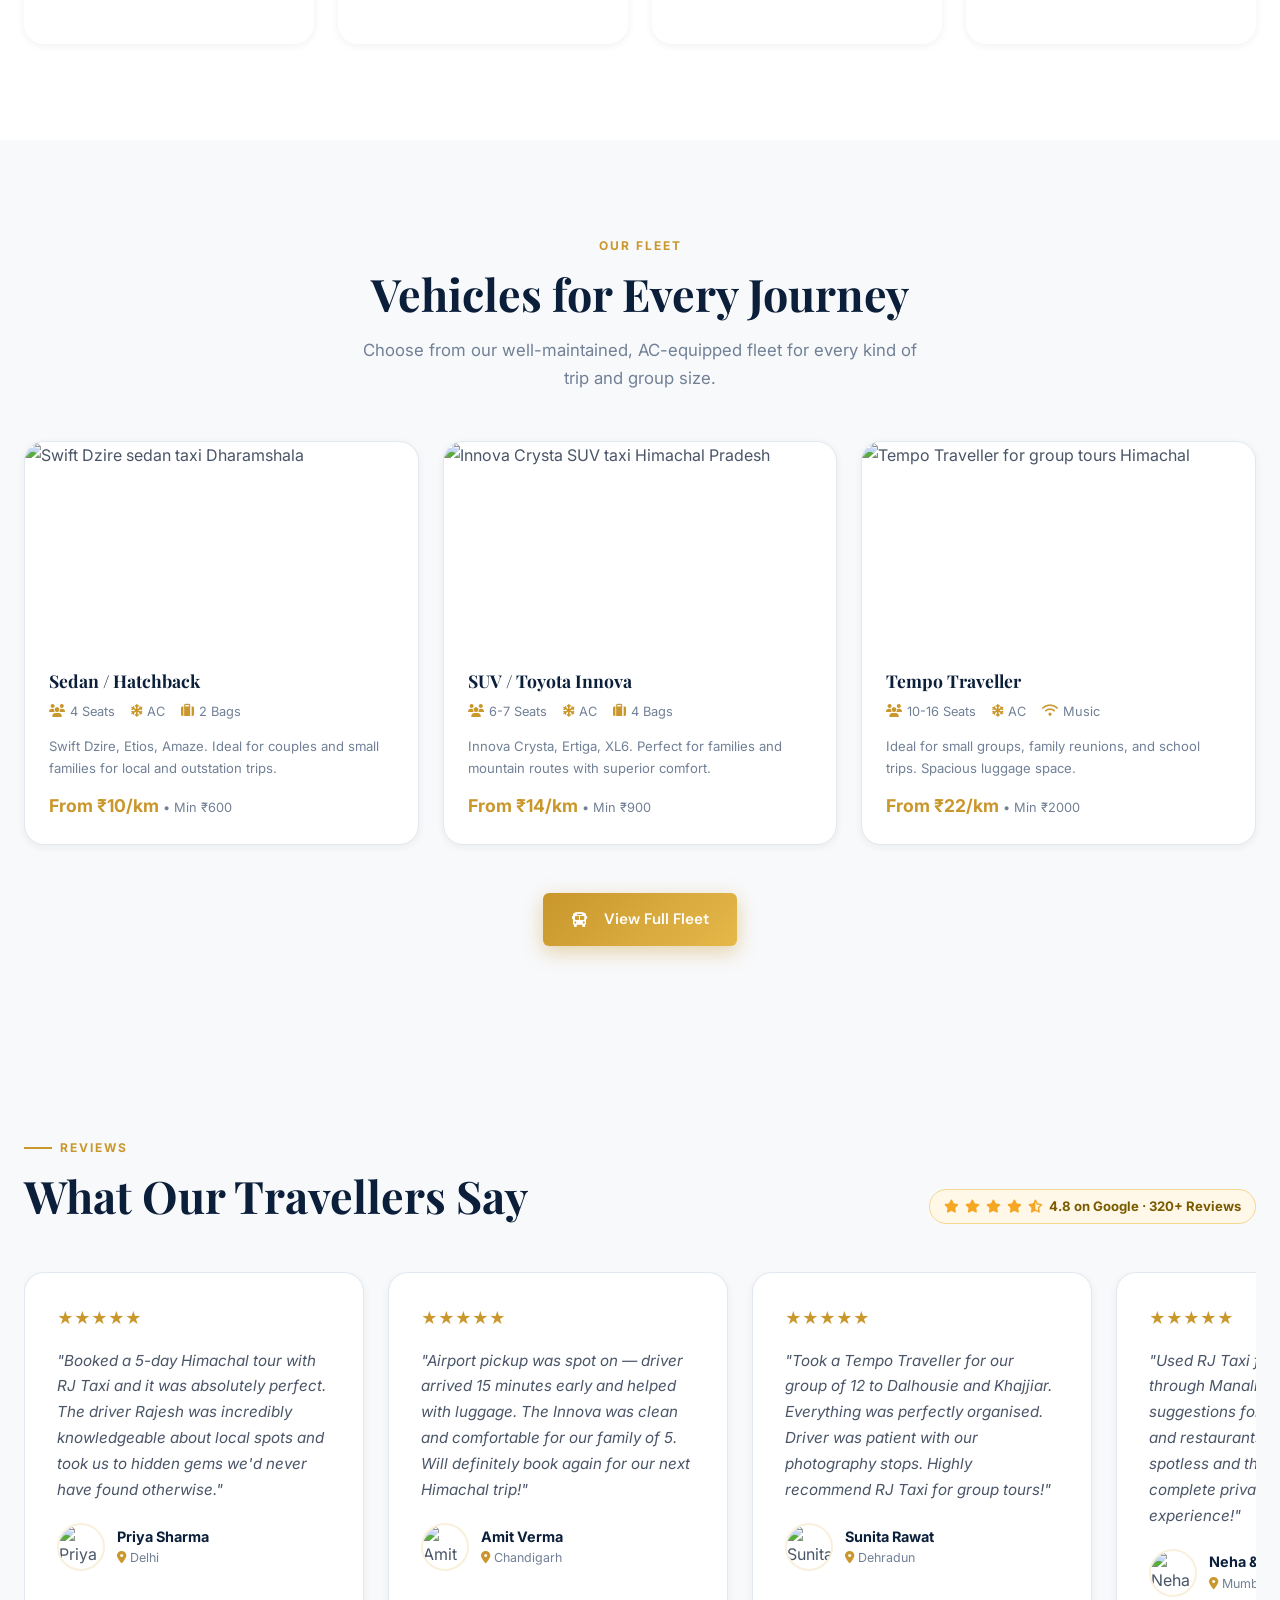
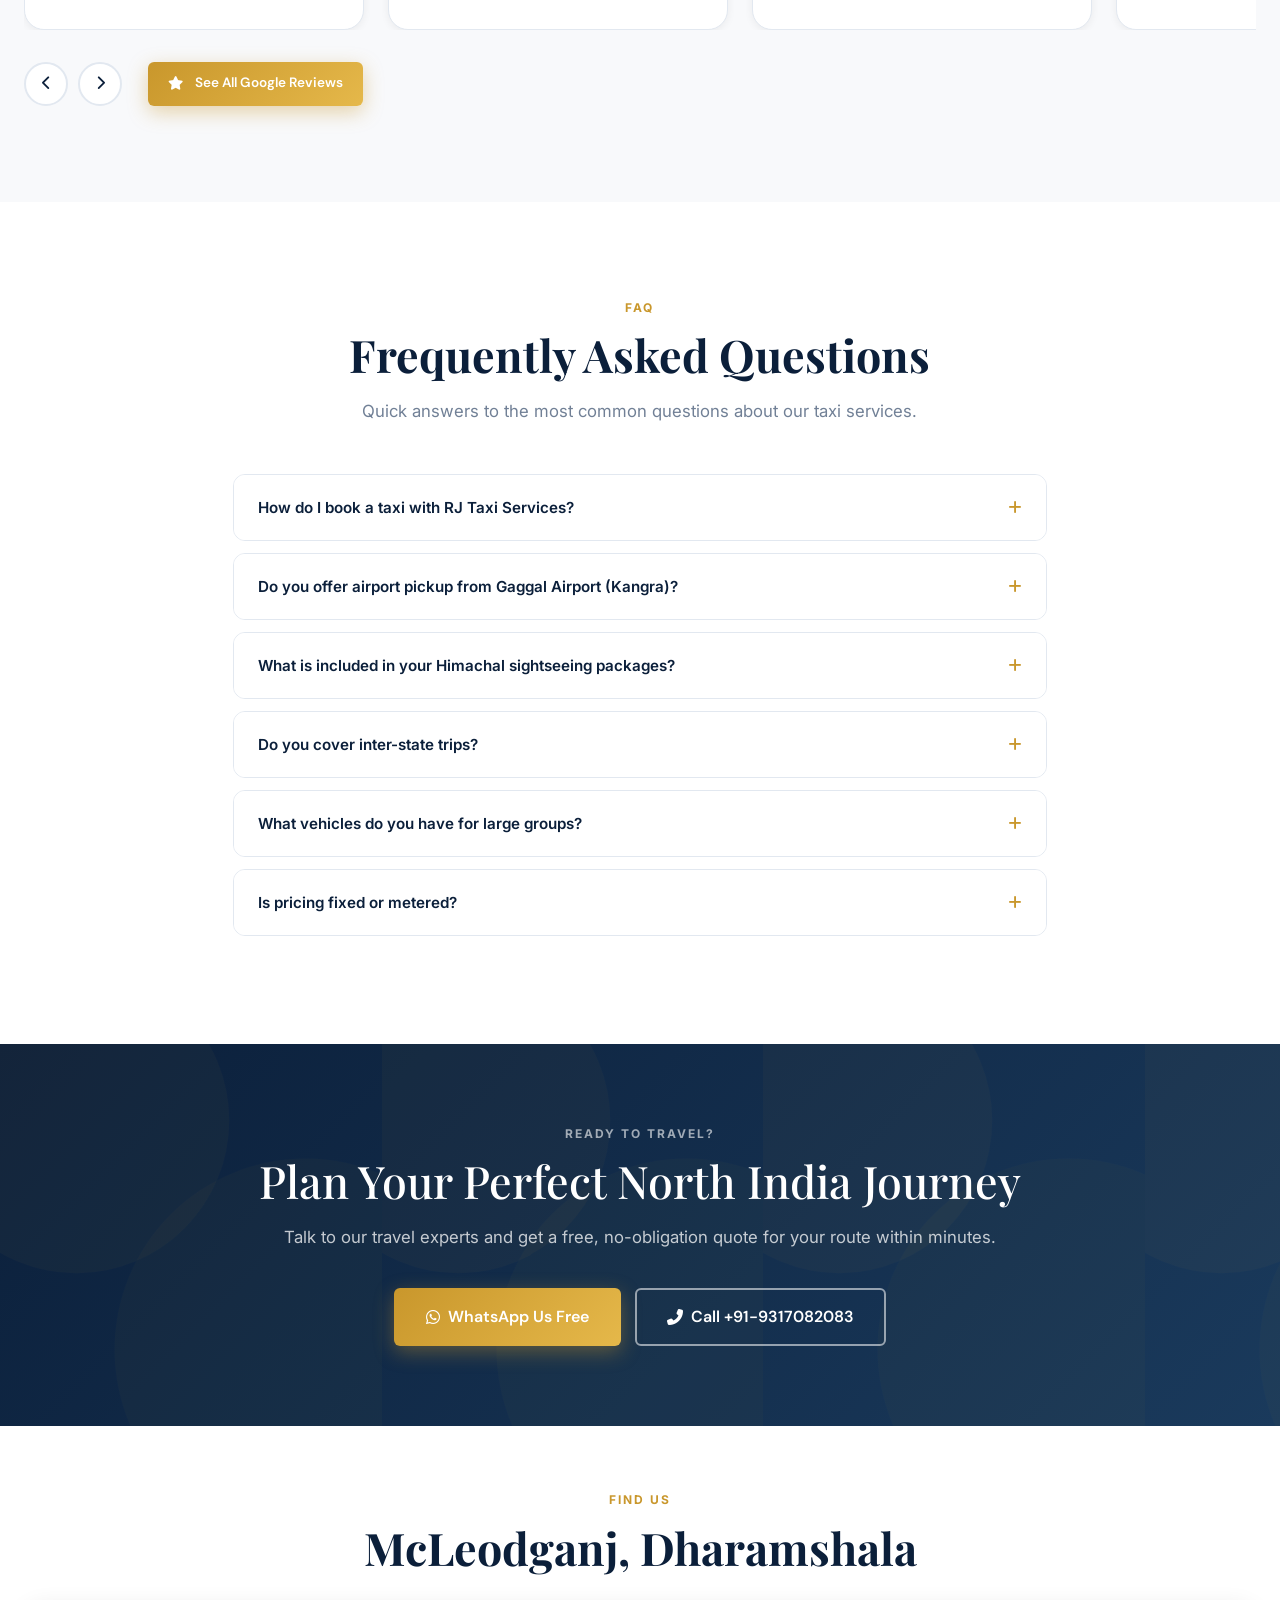
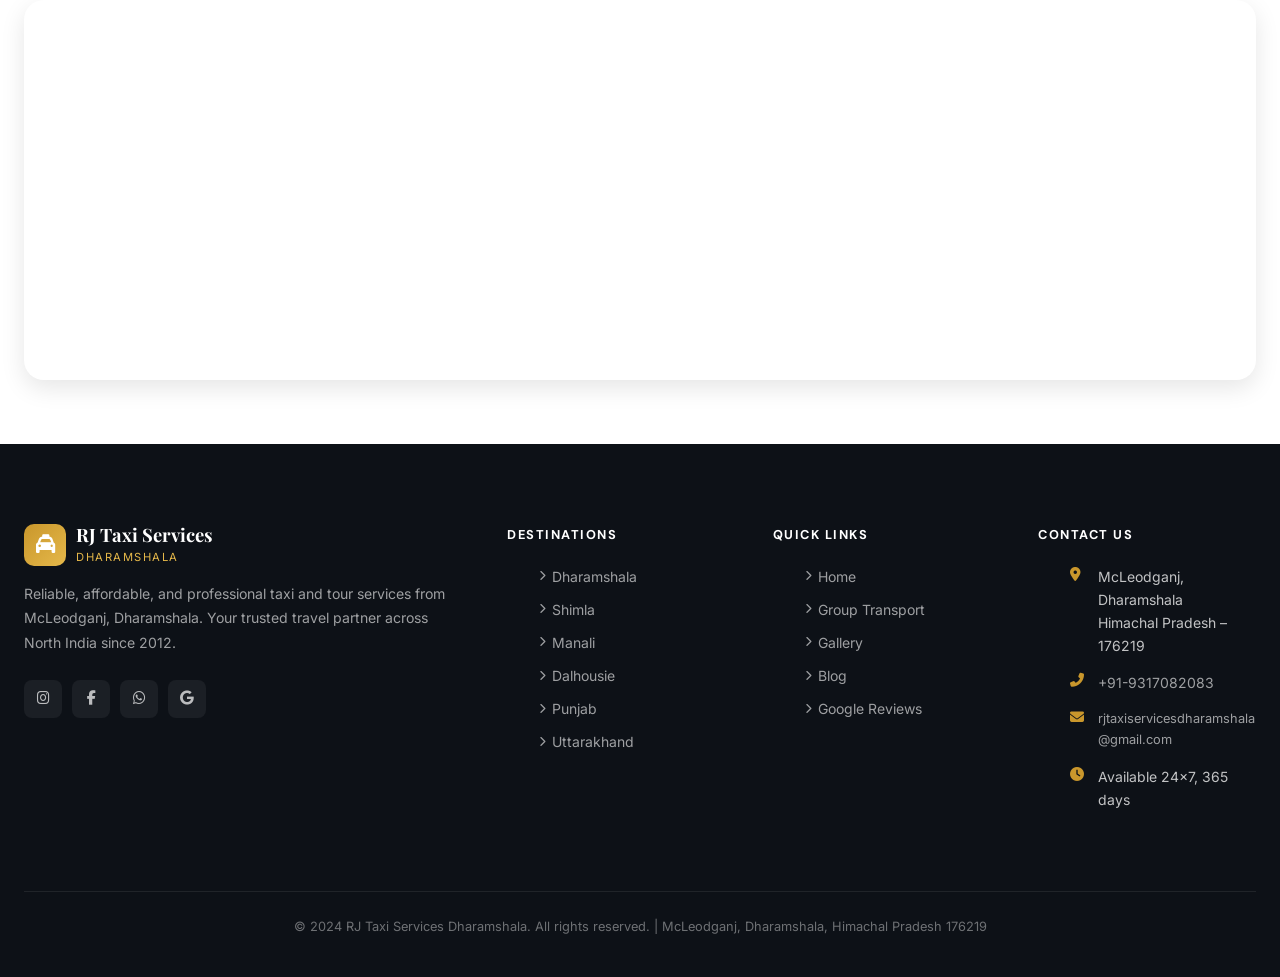
==== commit 52e65975: "Update index.html" ====
--- a/index.html
+++ b/index.html
@@ -402,7 +402,7 @@
         </div>
       </div>
       <div class="dest-card">
-        <img src="https://images.unsplash.com/photo-1597131600723-e4d698c7d7f2?w=600&q=75" alt="Shimla taxi service Kufri" loading="lazy">
+        <img src="https://i.ibb.co/pvxSrc22/shimla-kufri-11zon.jpg" alt="Shimla taxi service Kufri" loading="lazy">
         <div class="dest-overlay">
           <span class="dest-tag">Heritage</span>
           <div class="dest-name">Shimla & Kufri</div>
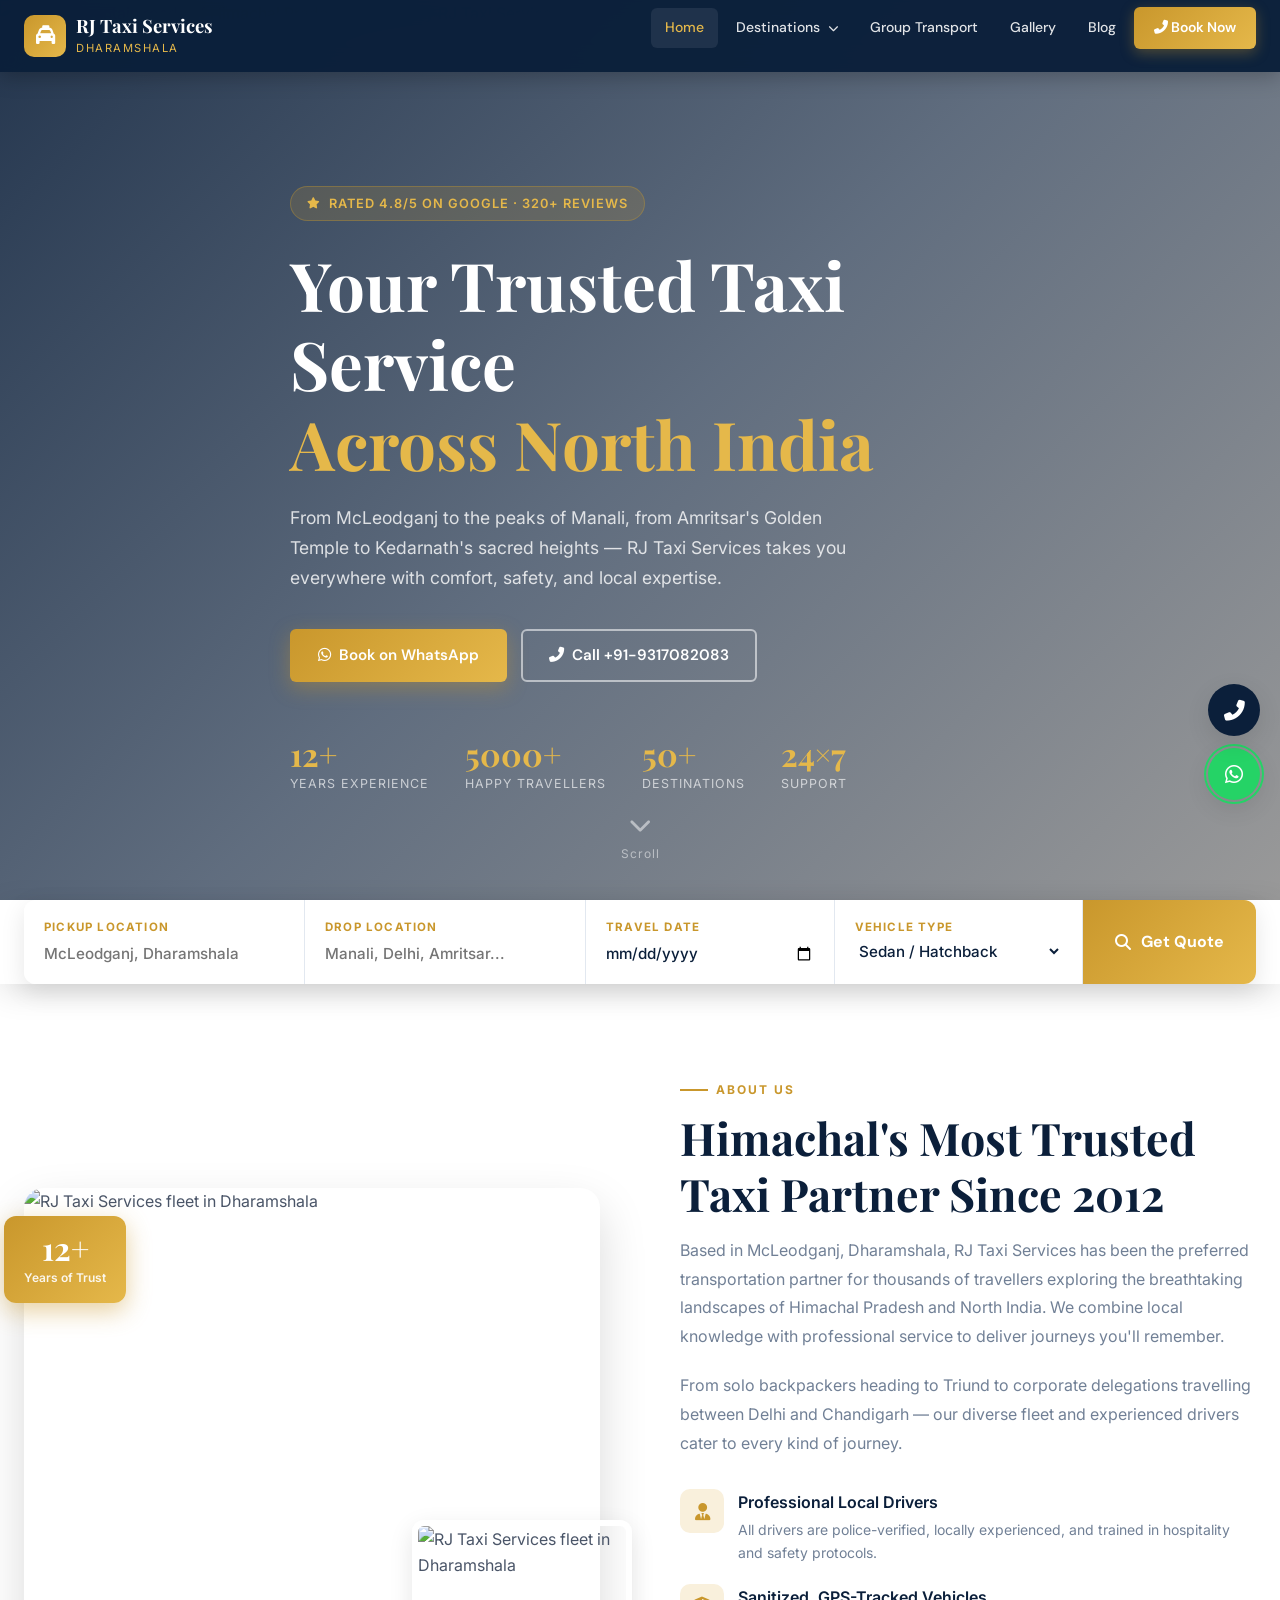
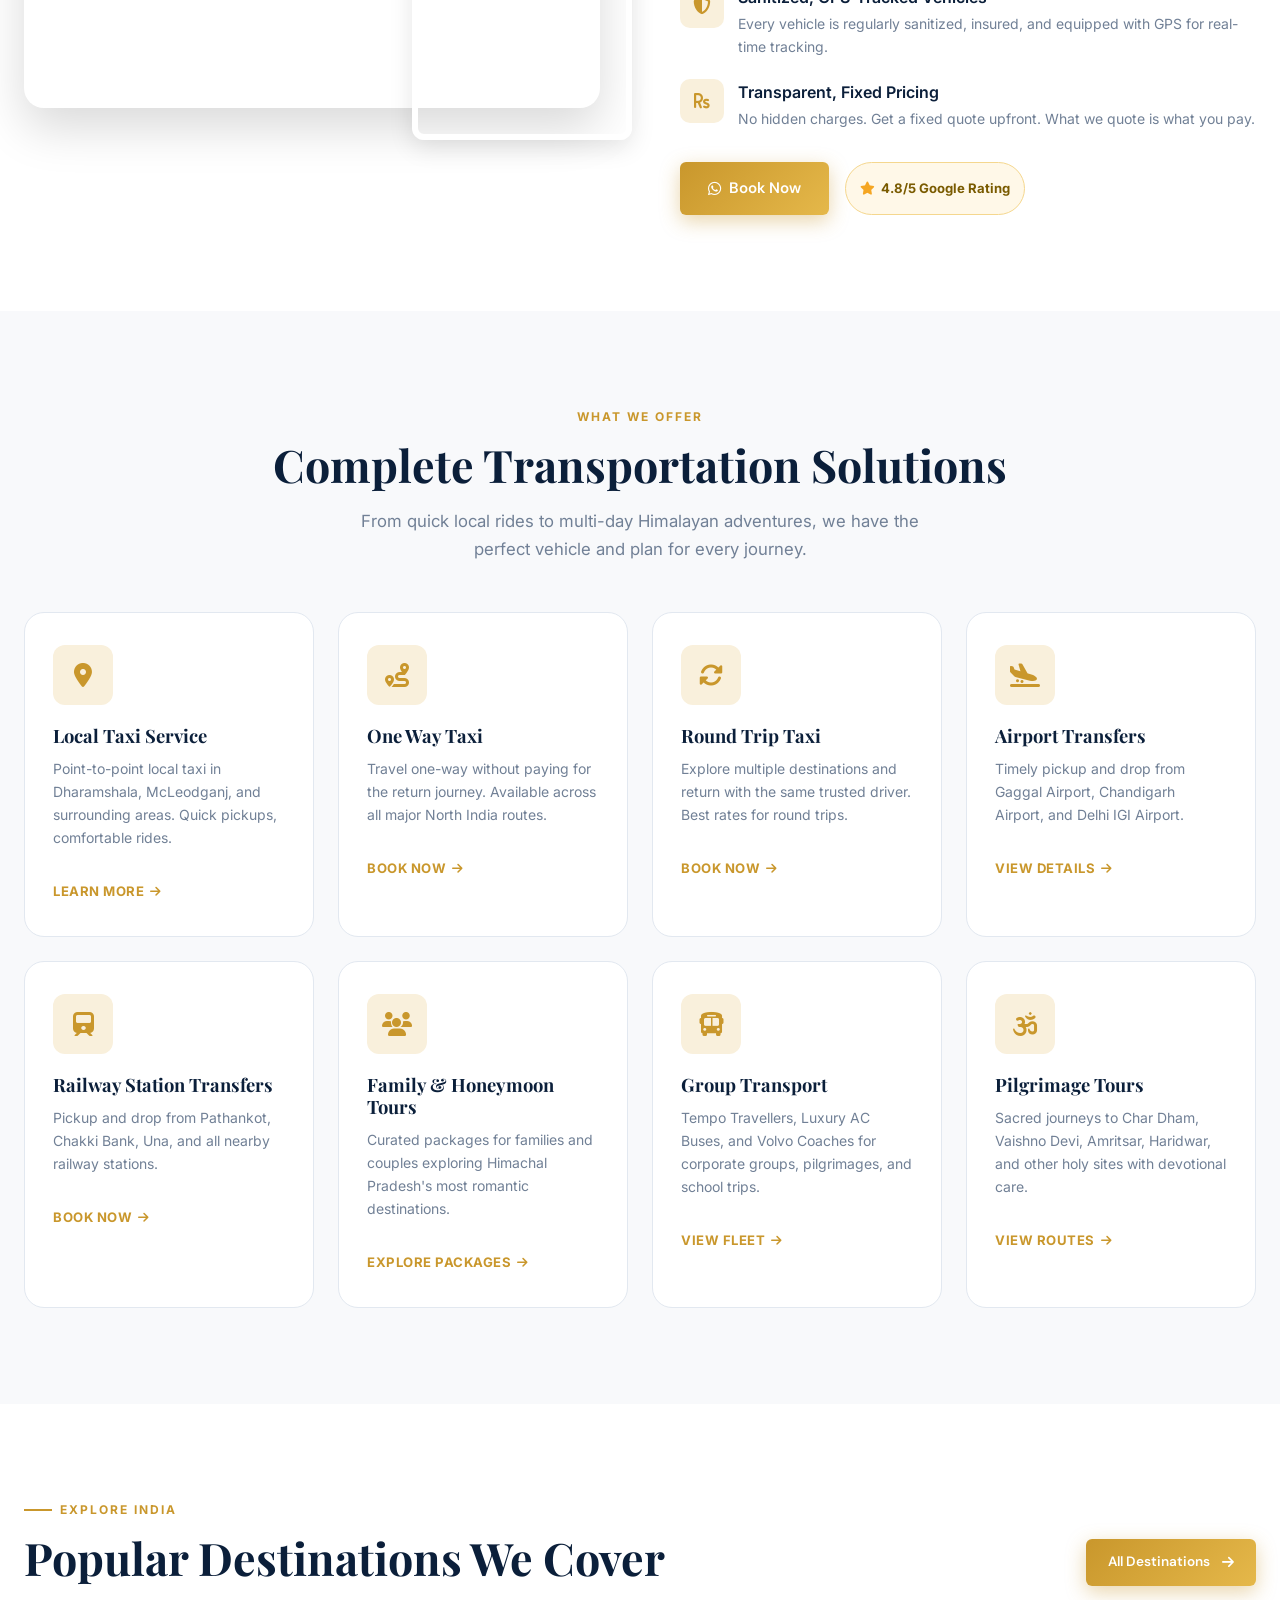
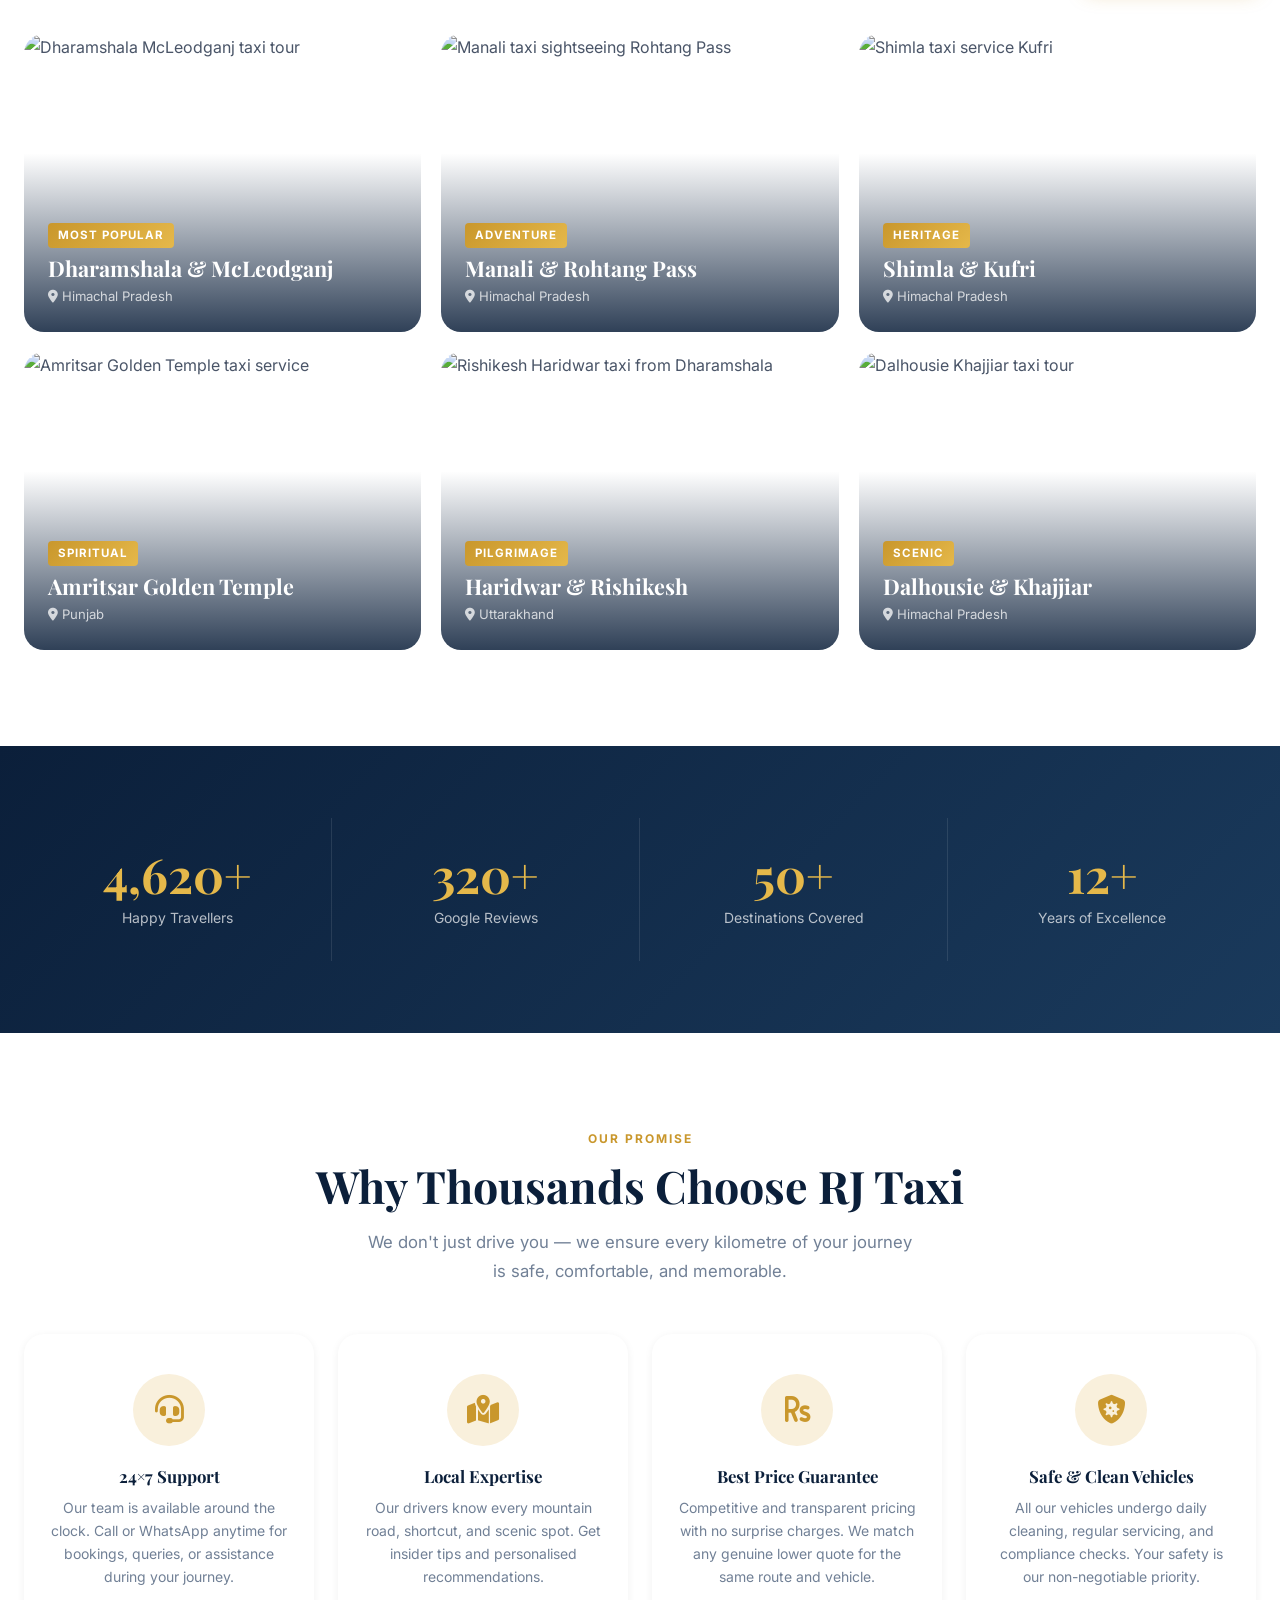
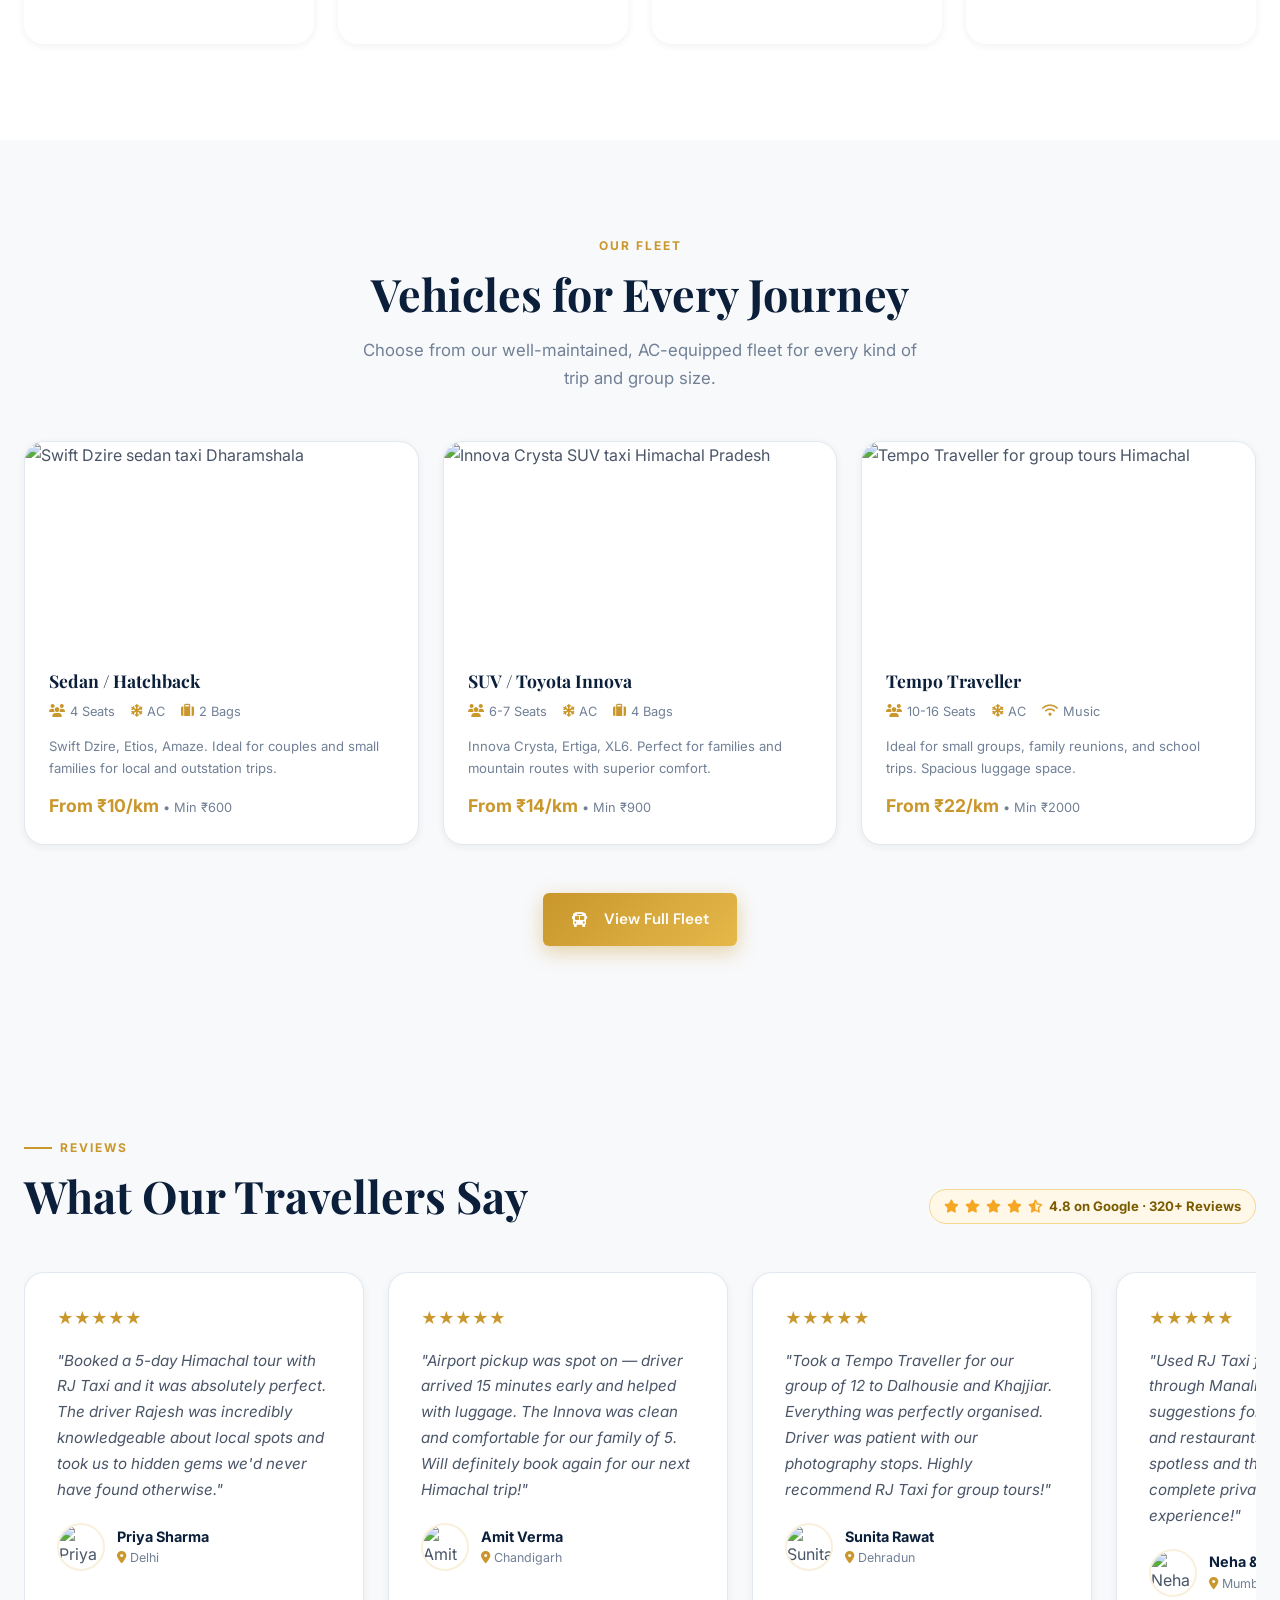
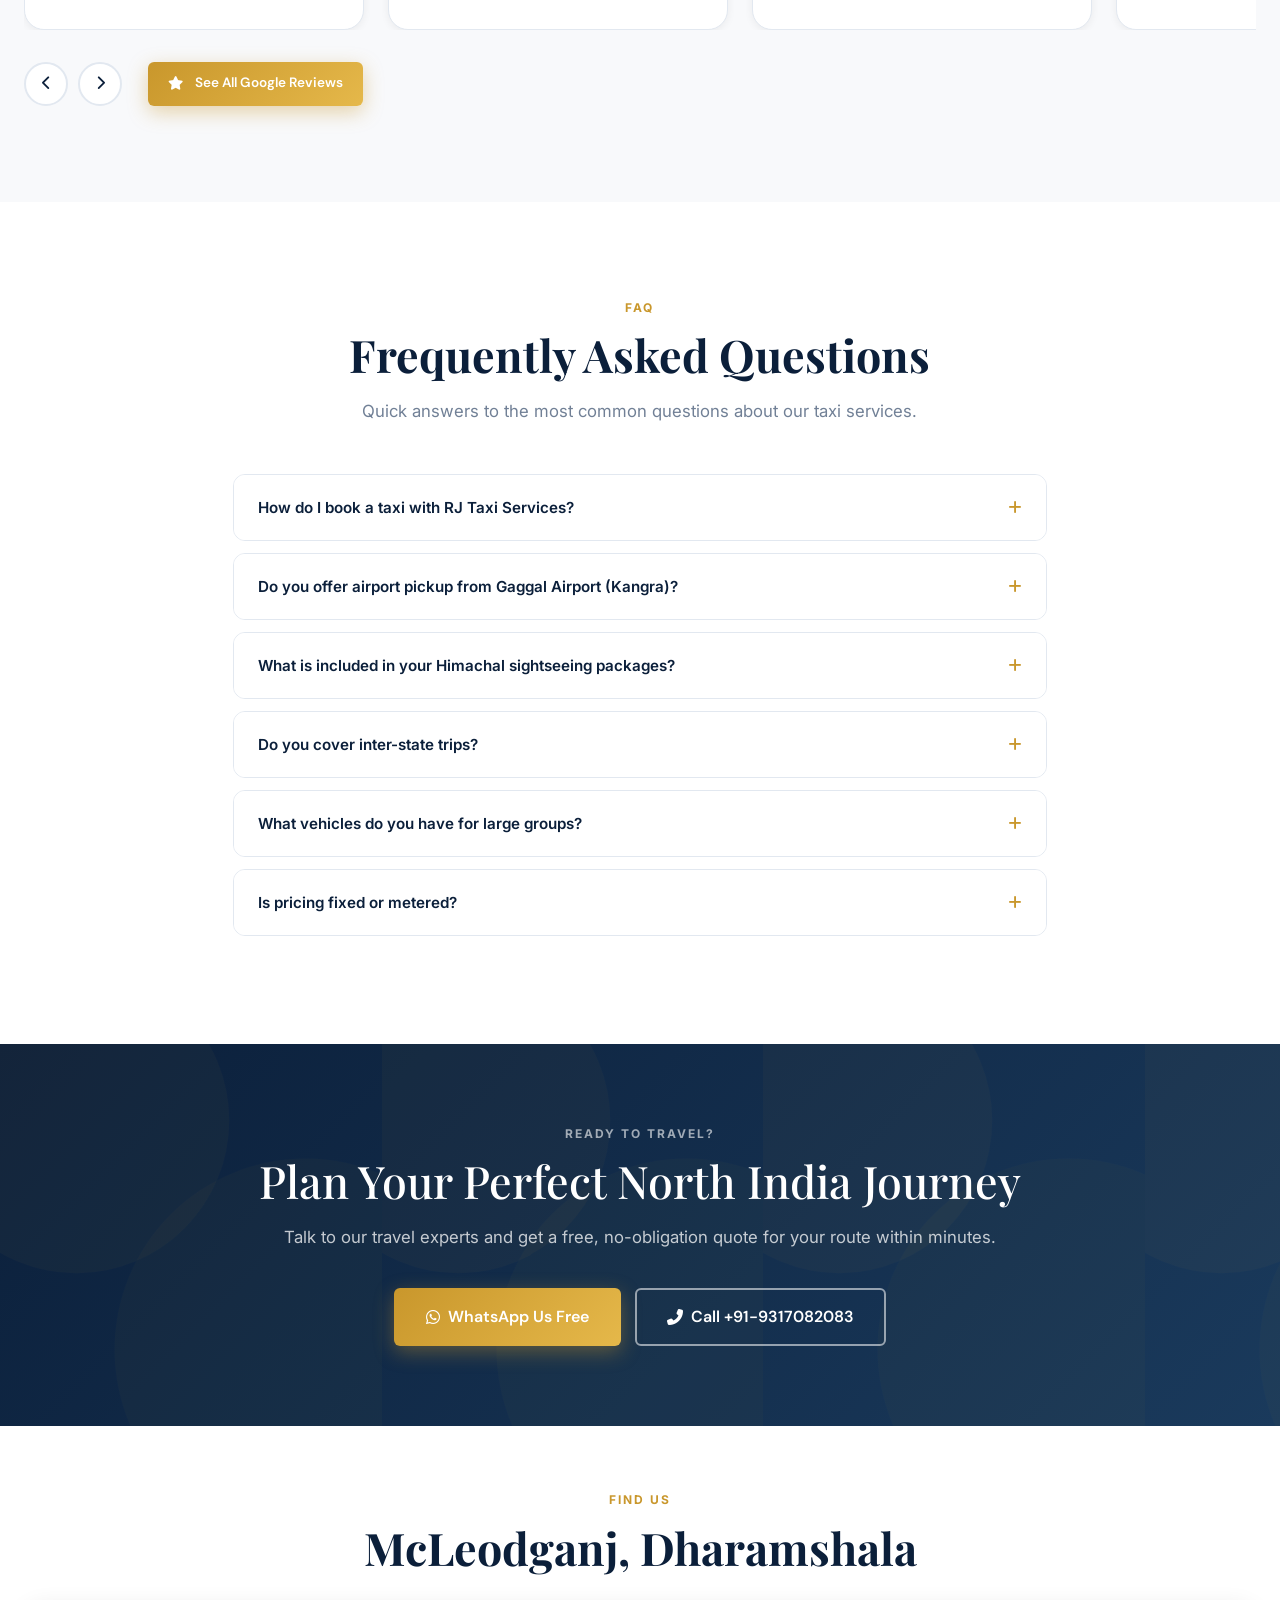
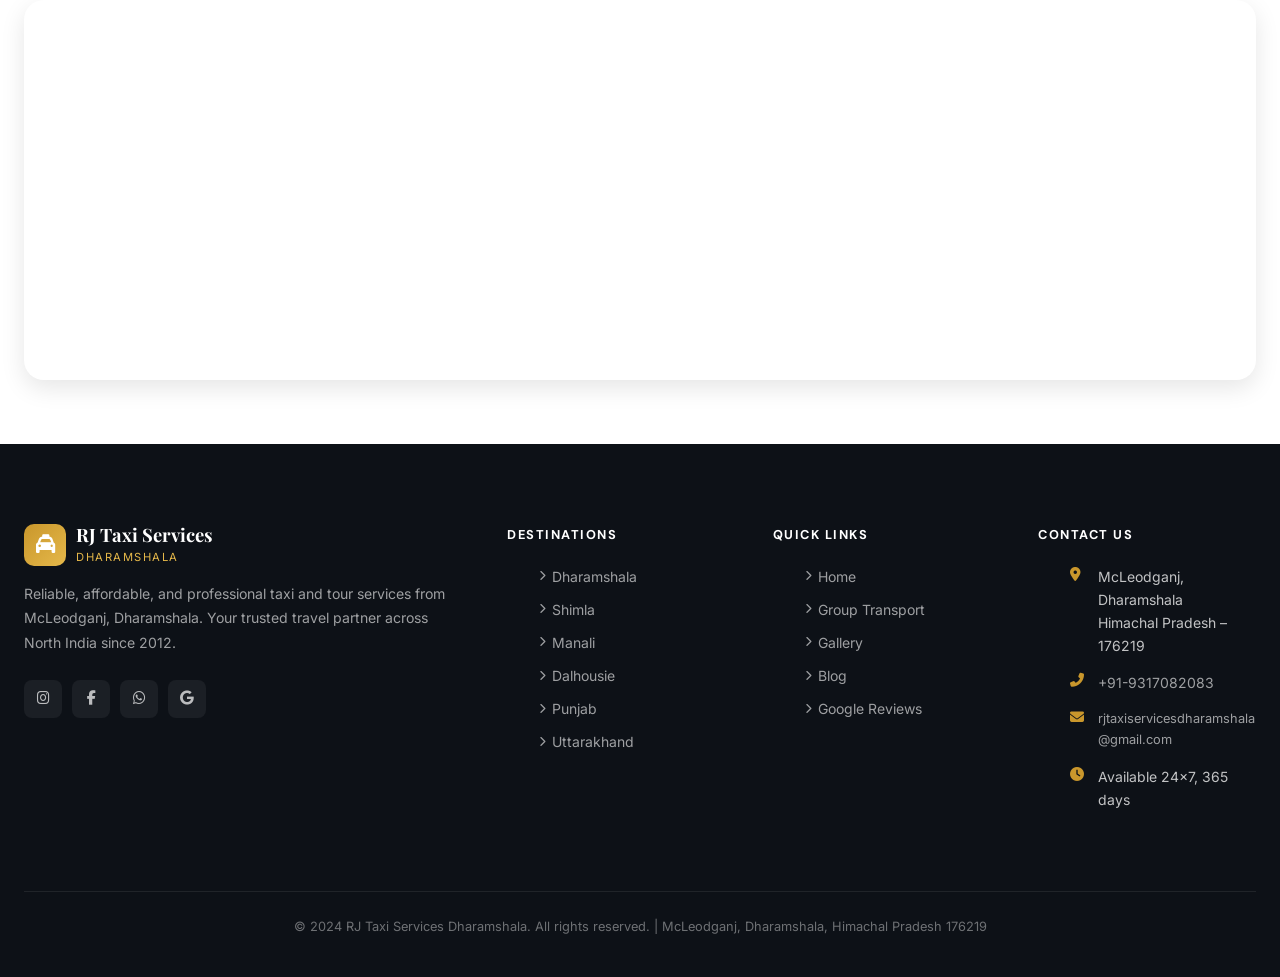
==== commit 2b651d9e: "Update index.html" ====
--- a/index.html
+++ b/index.html
@@ -410,7 +410,7 @@
         </div>
       </div>
       <div class="dest-card">
-        <img src="https://images.unsplash.com/photo-1514222134-b57cbb8ce073?w=600&q=75" alt="Amritsar Golden Temple taxi service" loading="lazy">
+        <img src="https://i.ibb.co/Mk2PMq86/goldentemple-11zon.jpg" alt="Amritsar Golden Temple taxi service" loading="lazy">
         <div class="dest-overlay">
           <span class="dest-tag">Spiritual</span>
           <div class="dest-name">Amritsar Golden Temple</div>
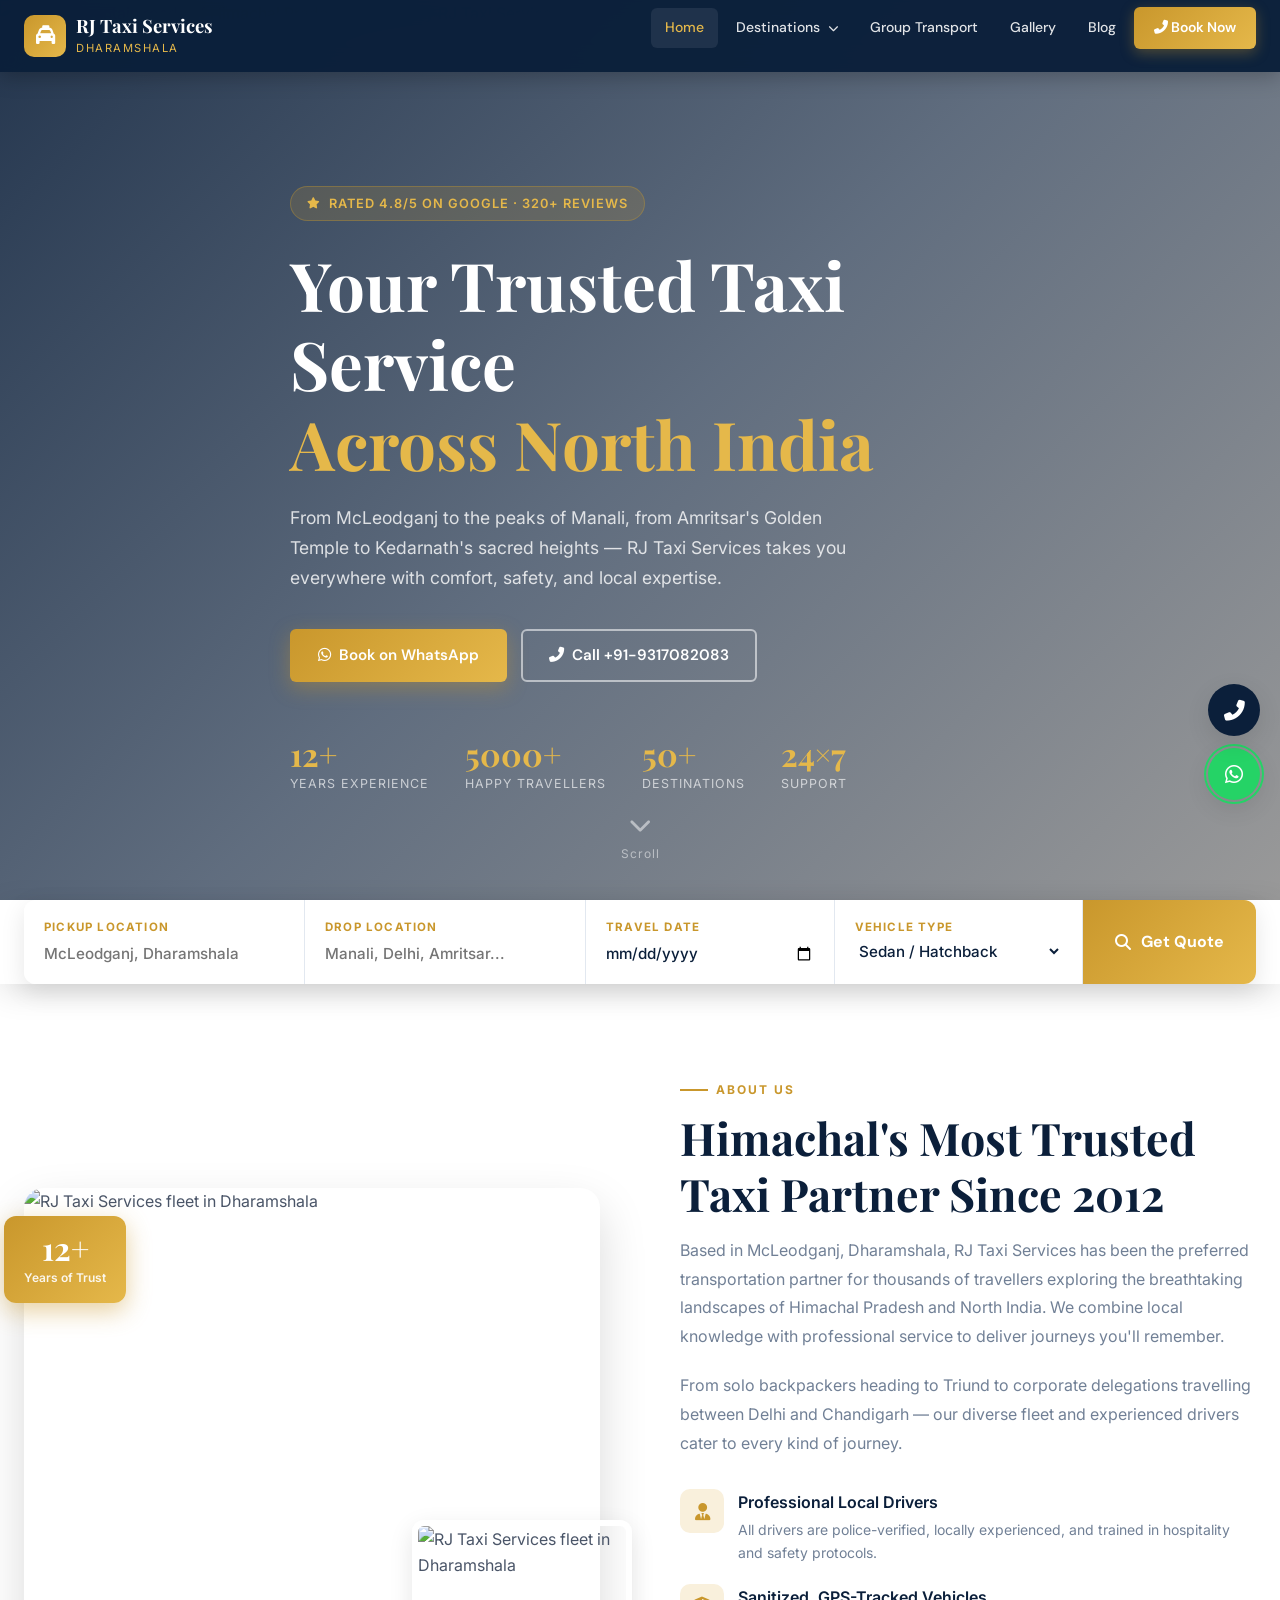
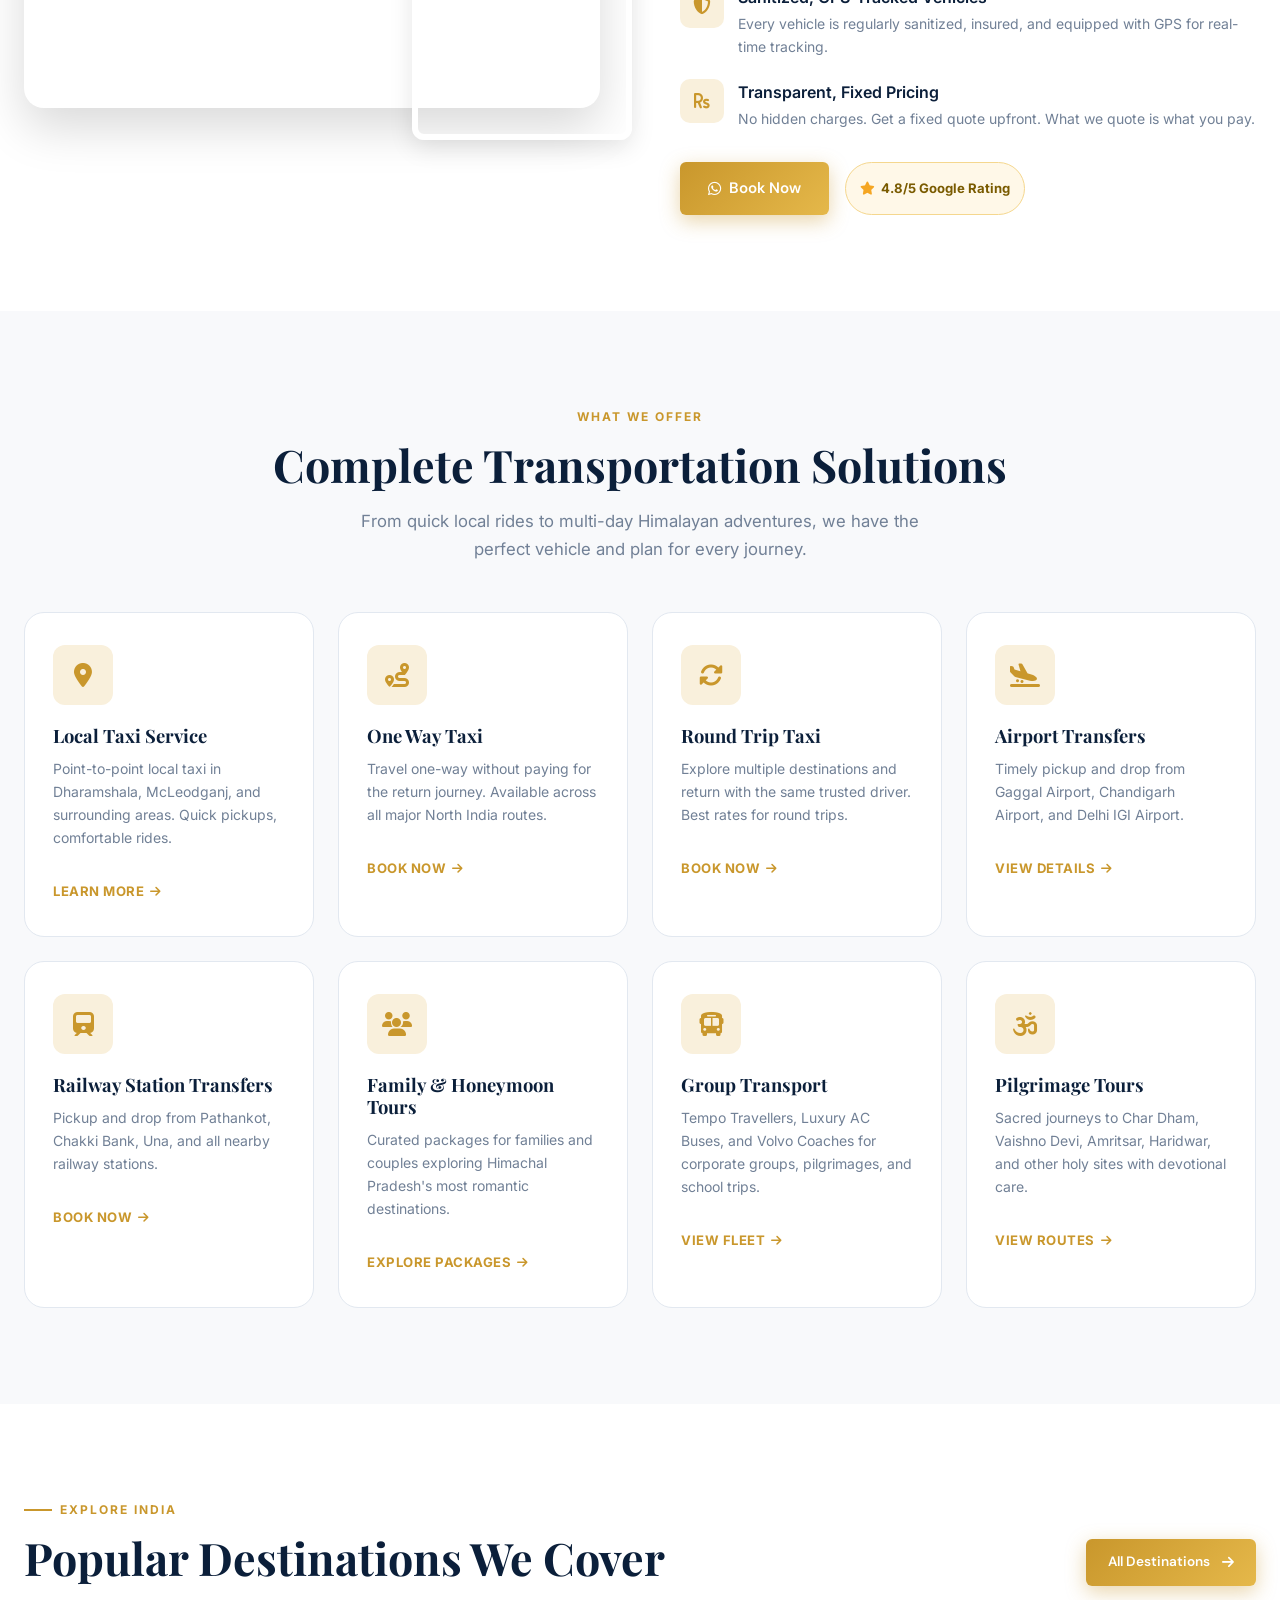
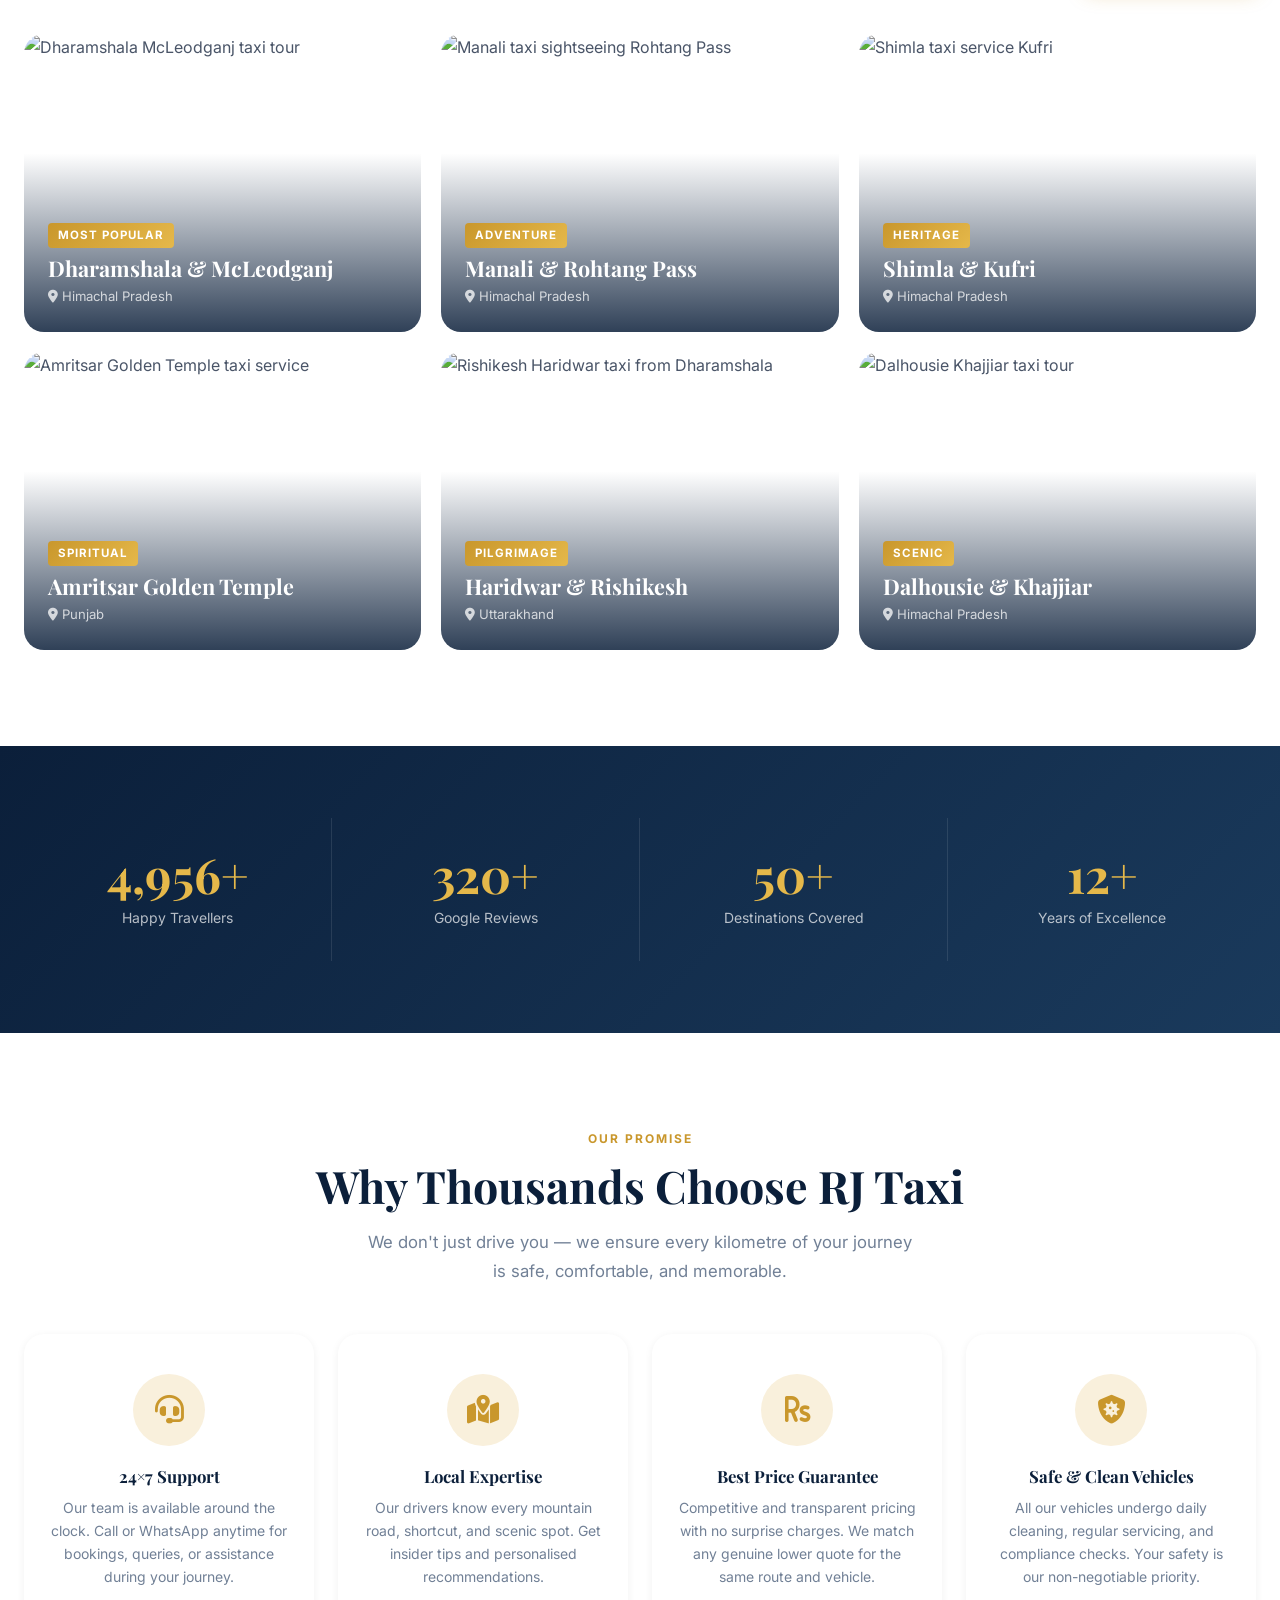
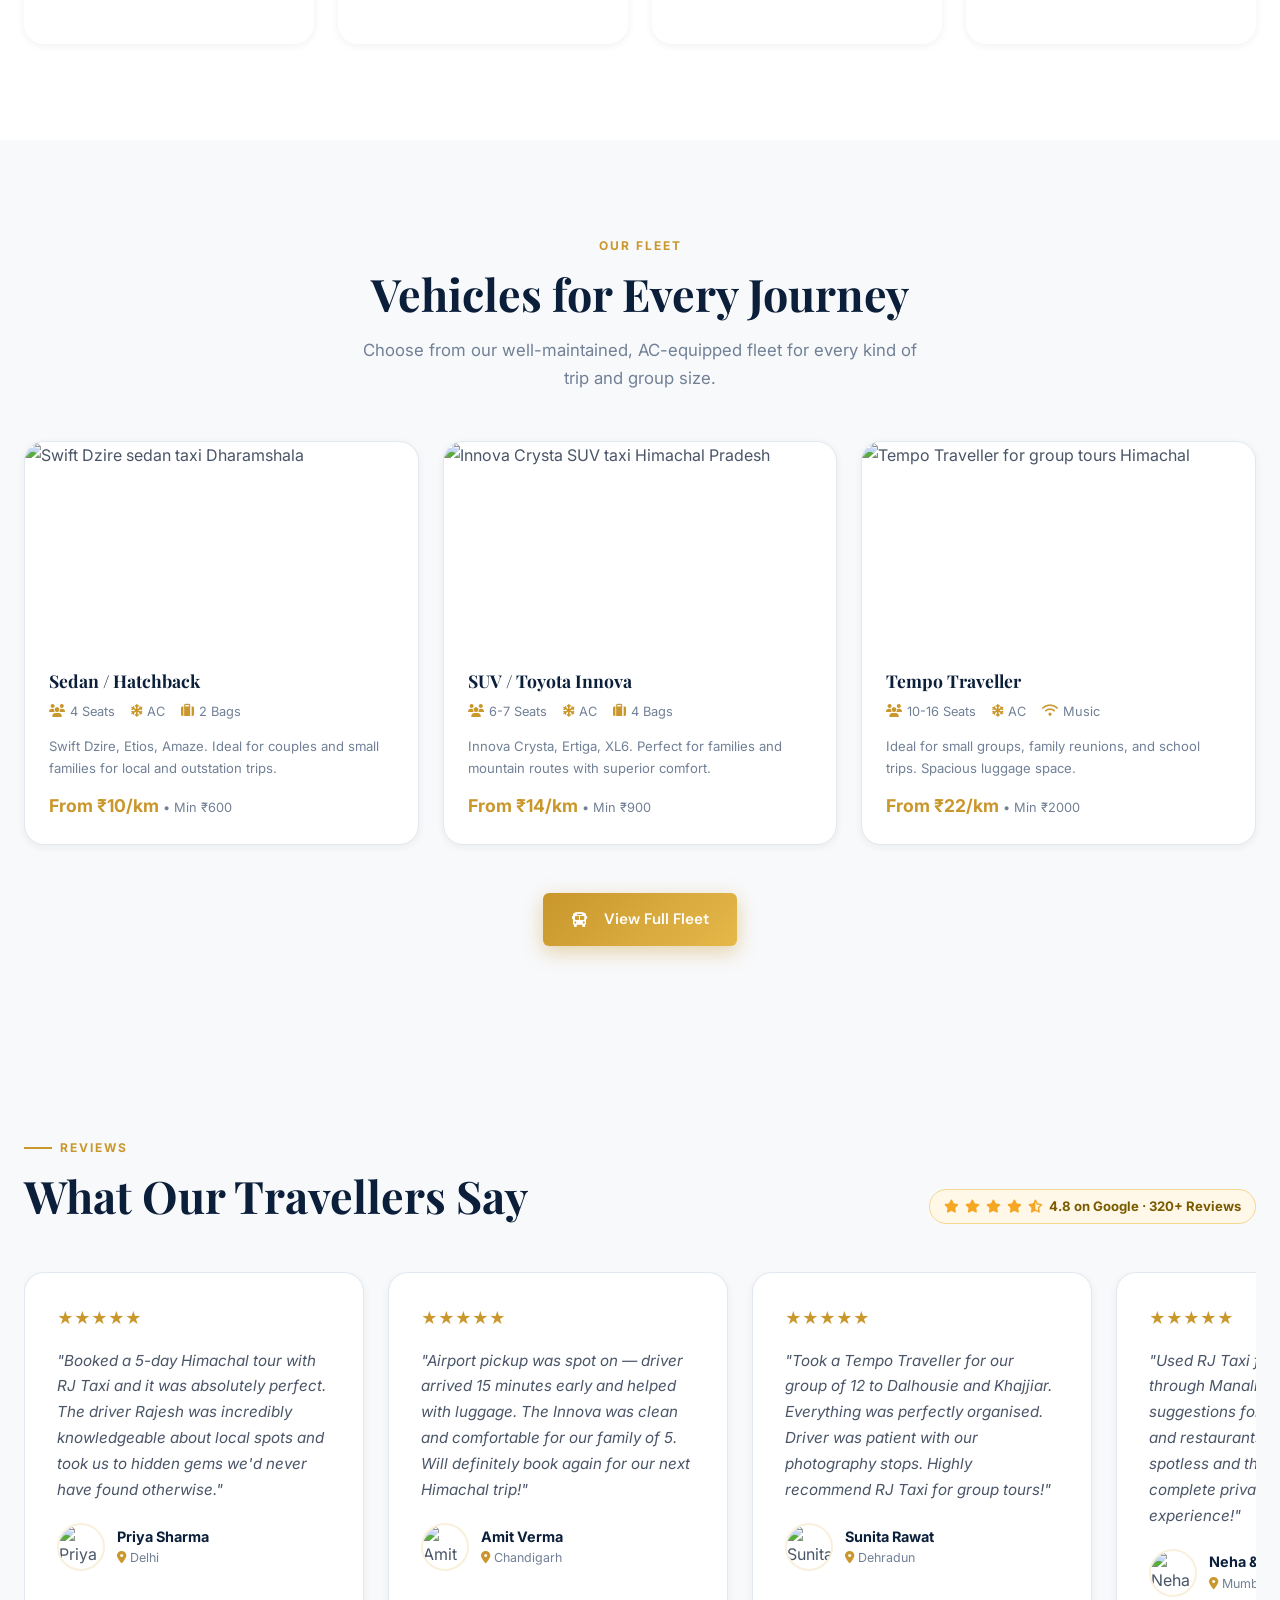
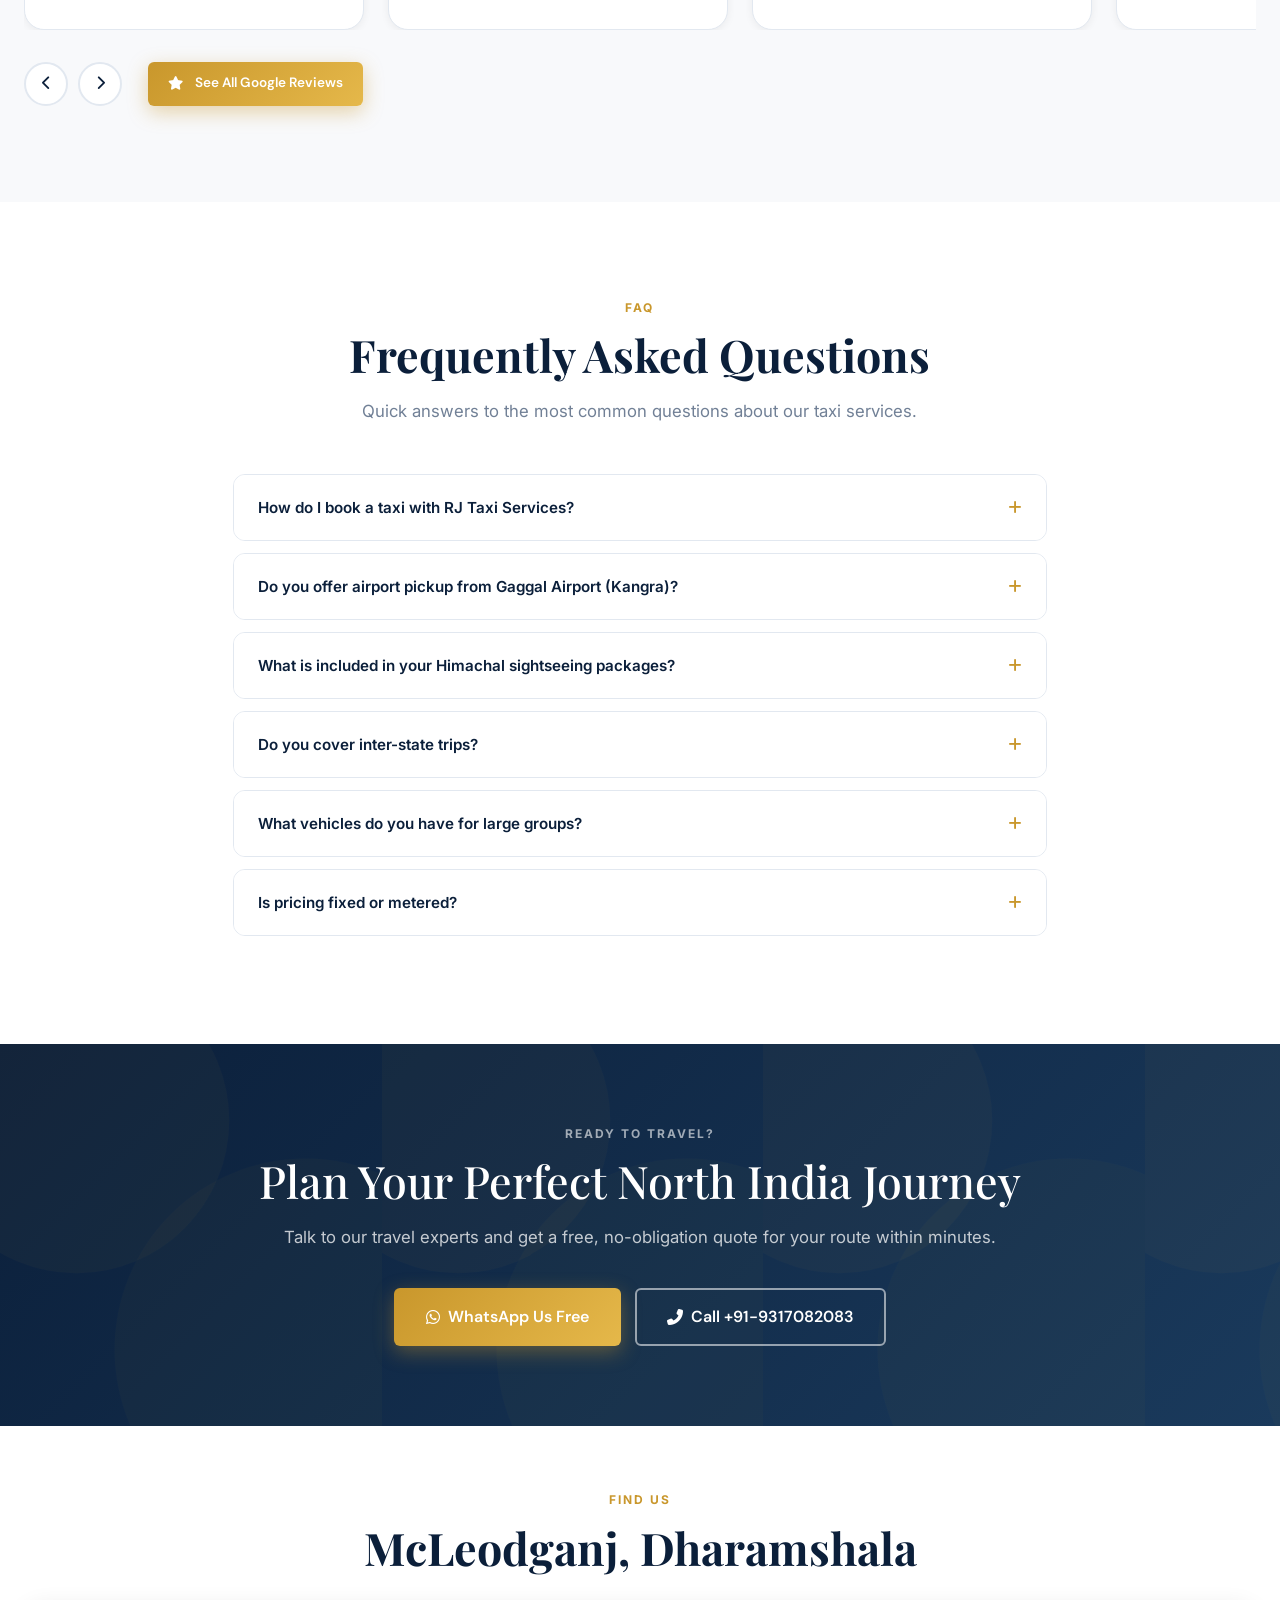
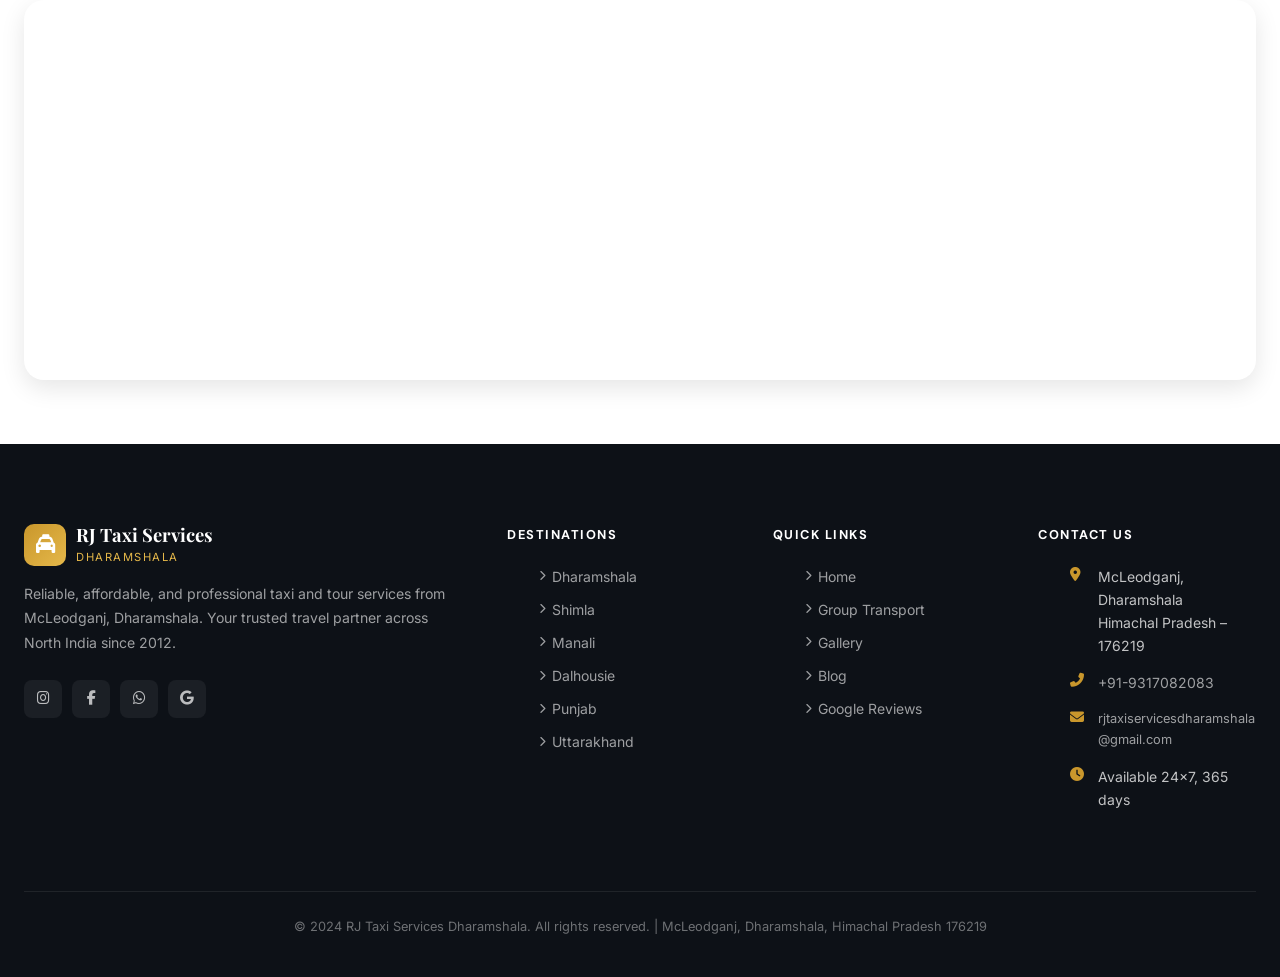
==== commit 89c3037a: "Update index.html" ====
--- a/index.html
+++ b/index.html
@@ -520,7 +520,7 @@
       </div>
       <div class="vehicle-card fade-up">
         <div class="vehicle-img">
-          <img src="https://images.unsplash.com/photo-1568605117036-5fe5e7bab0b7?w=500&q=75" alt="Innova Crysta SUV taxi Himachal Pradesh" loading="lazy">
+          <img src="https://i.ibb.co/NghpVMnf/Innova-11zon.jpg" alt="Innova Crysta SUV taxi Himachal Pradesh" loading="lazy">
         </div>
         <div class="vehicle-info">
           <div class="vehicle-name">SUV / Toyota Innova</div>
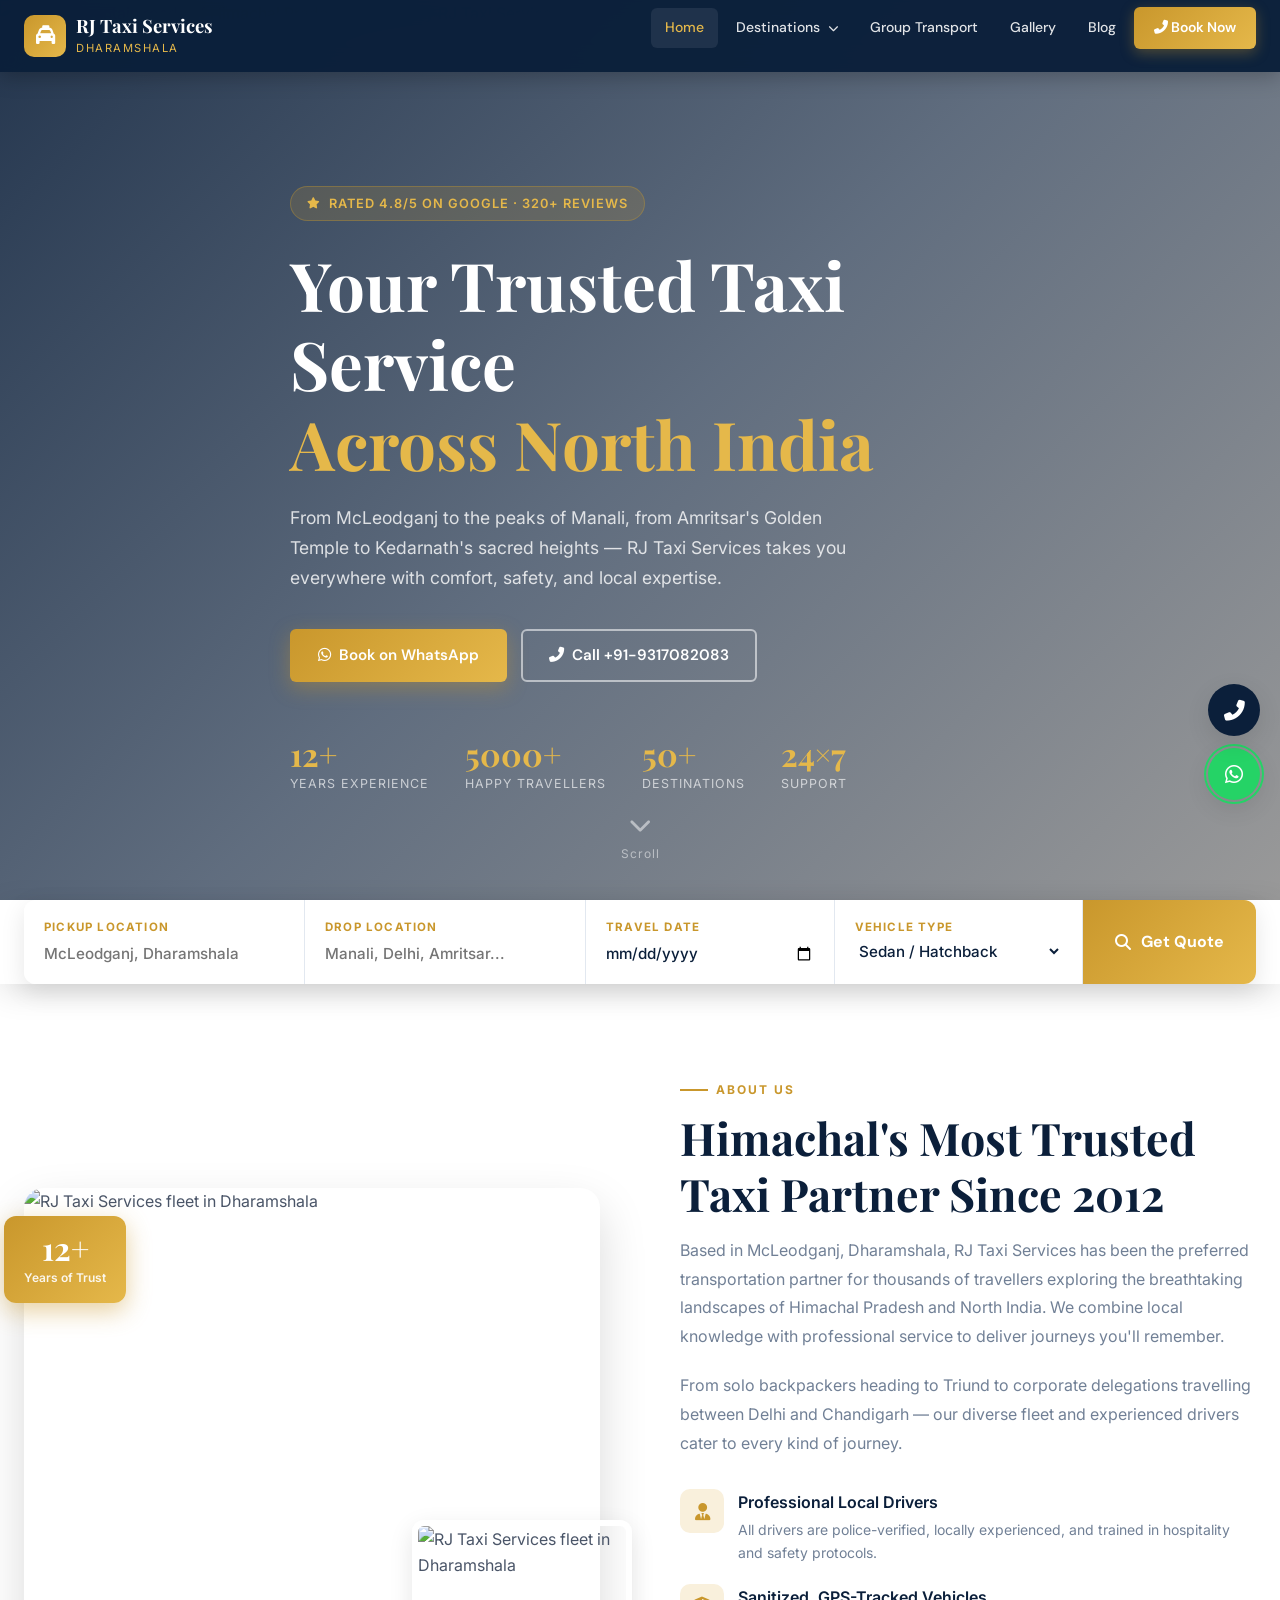
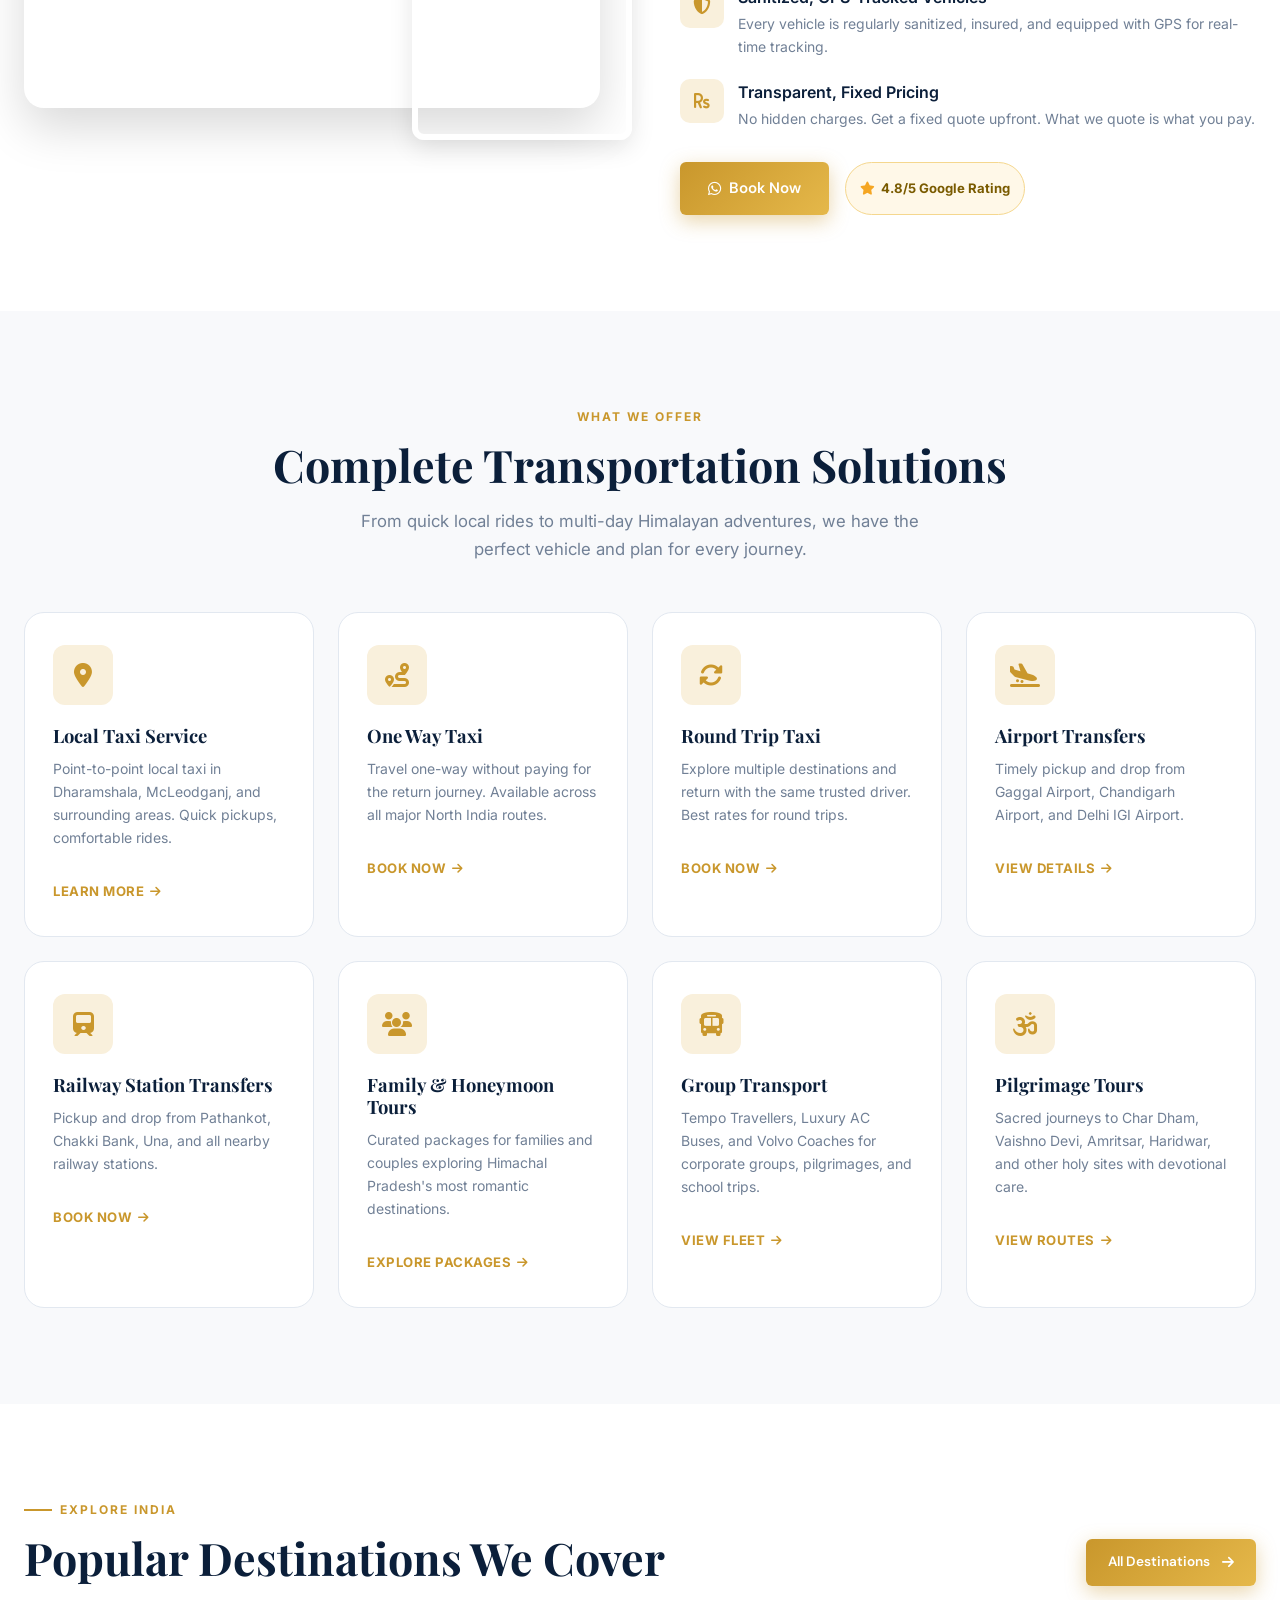
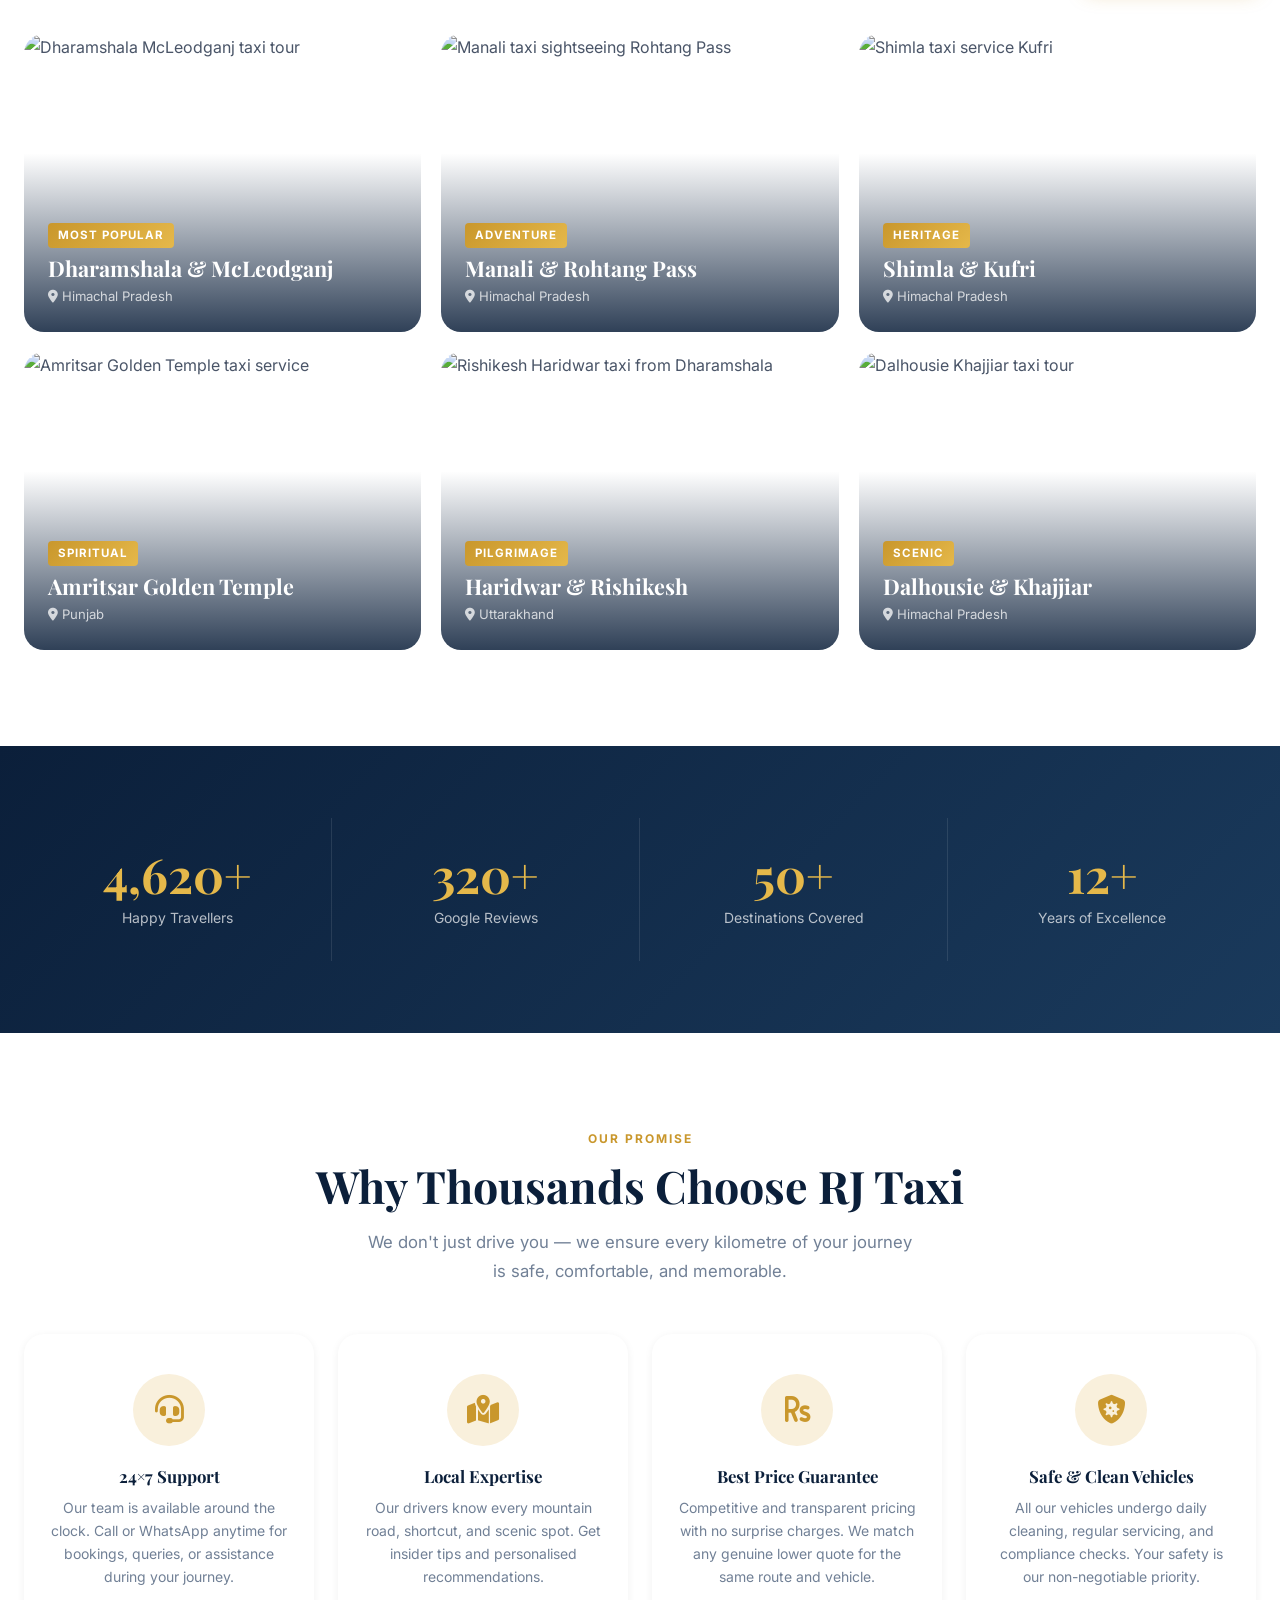
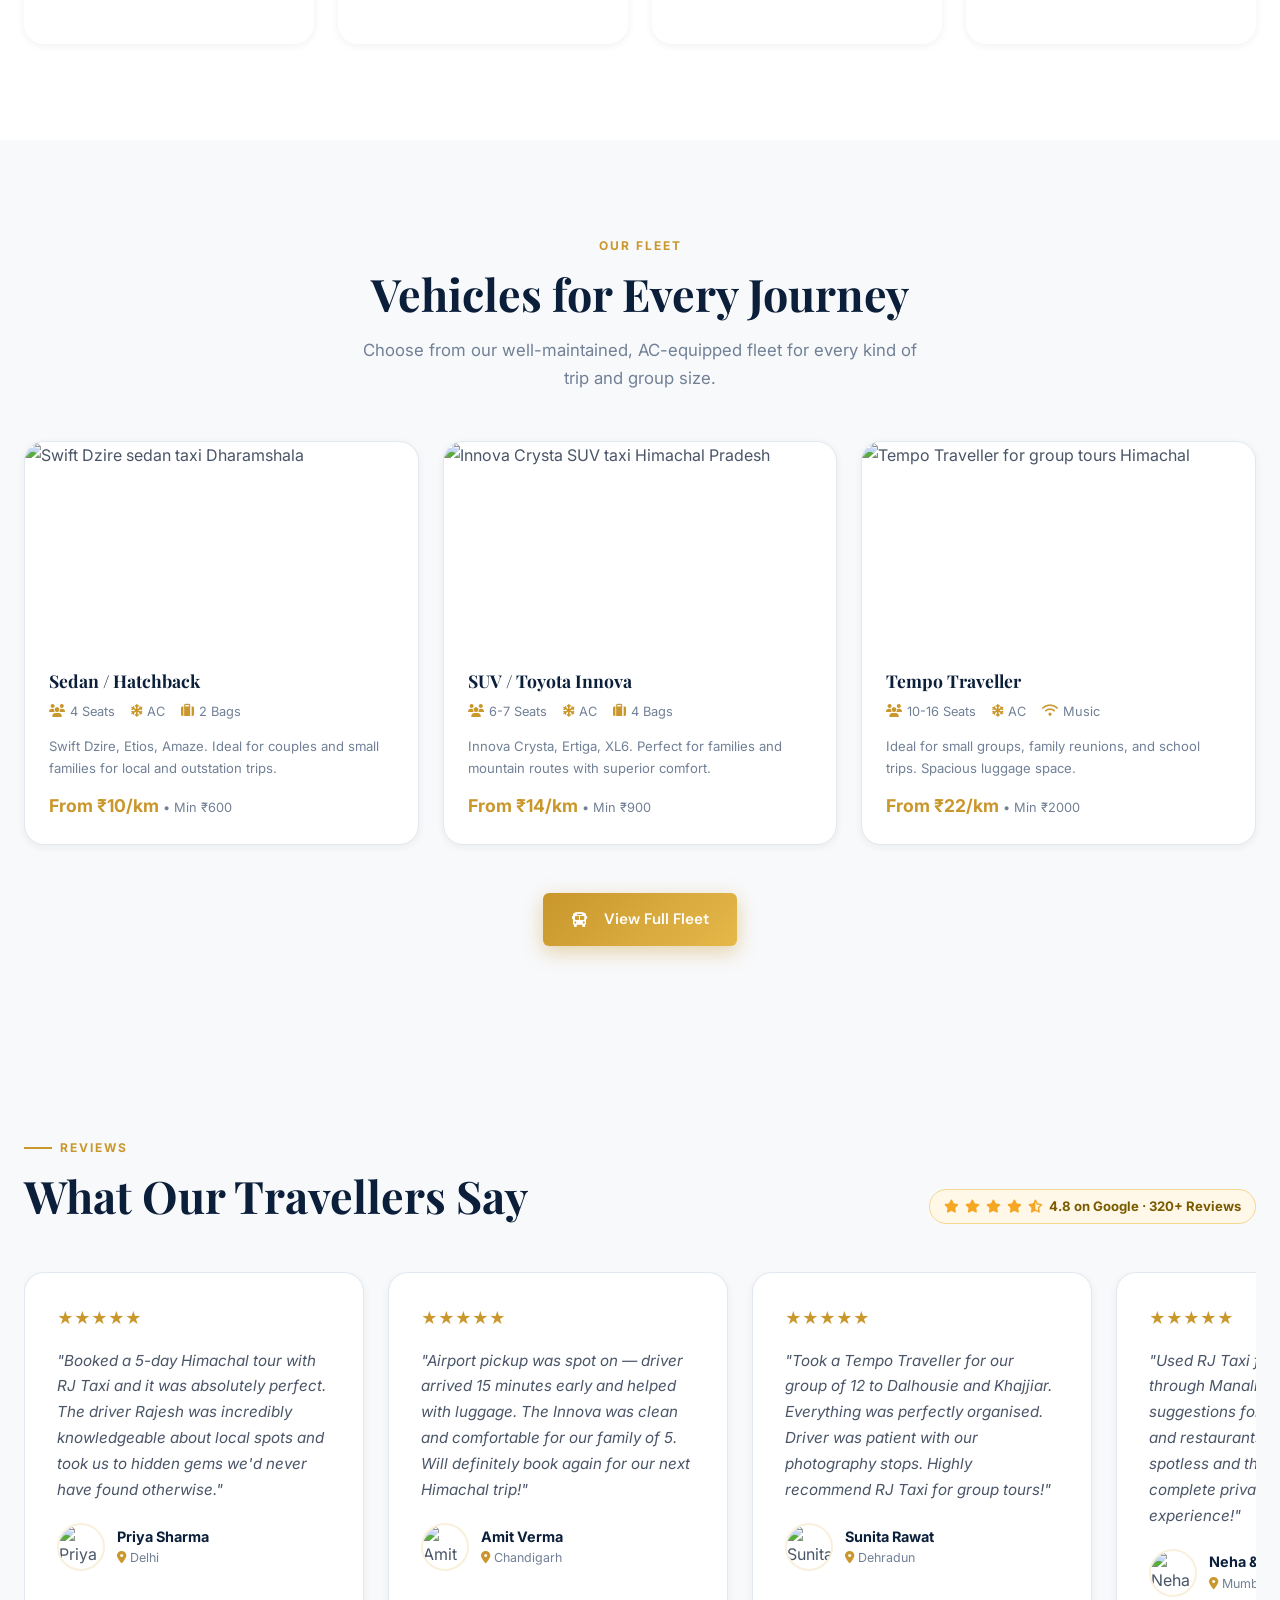
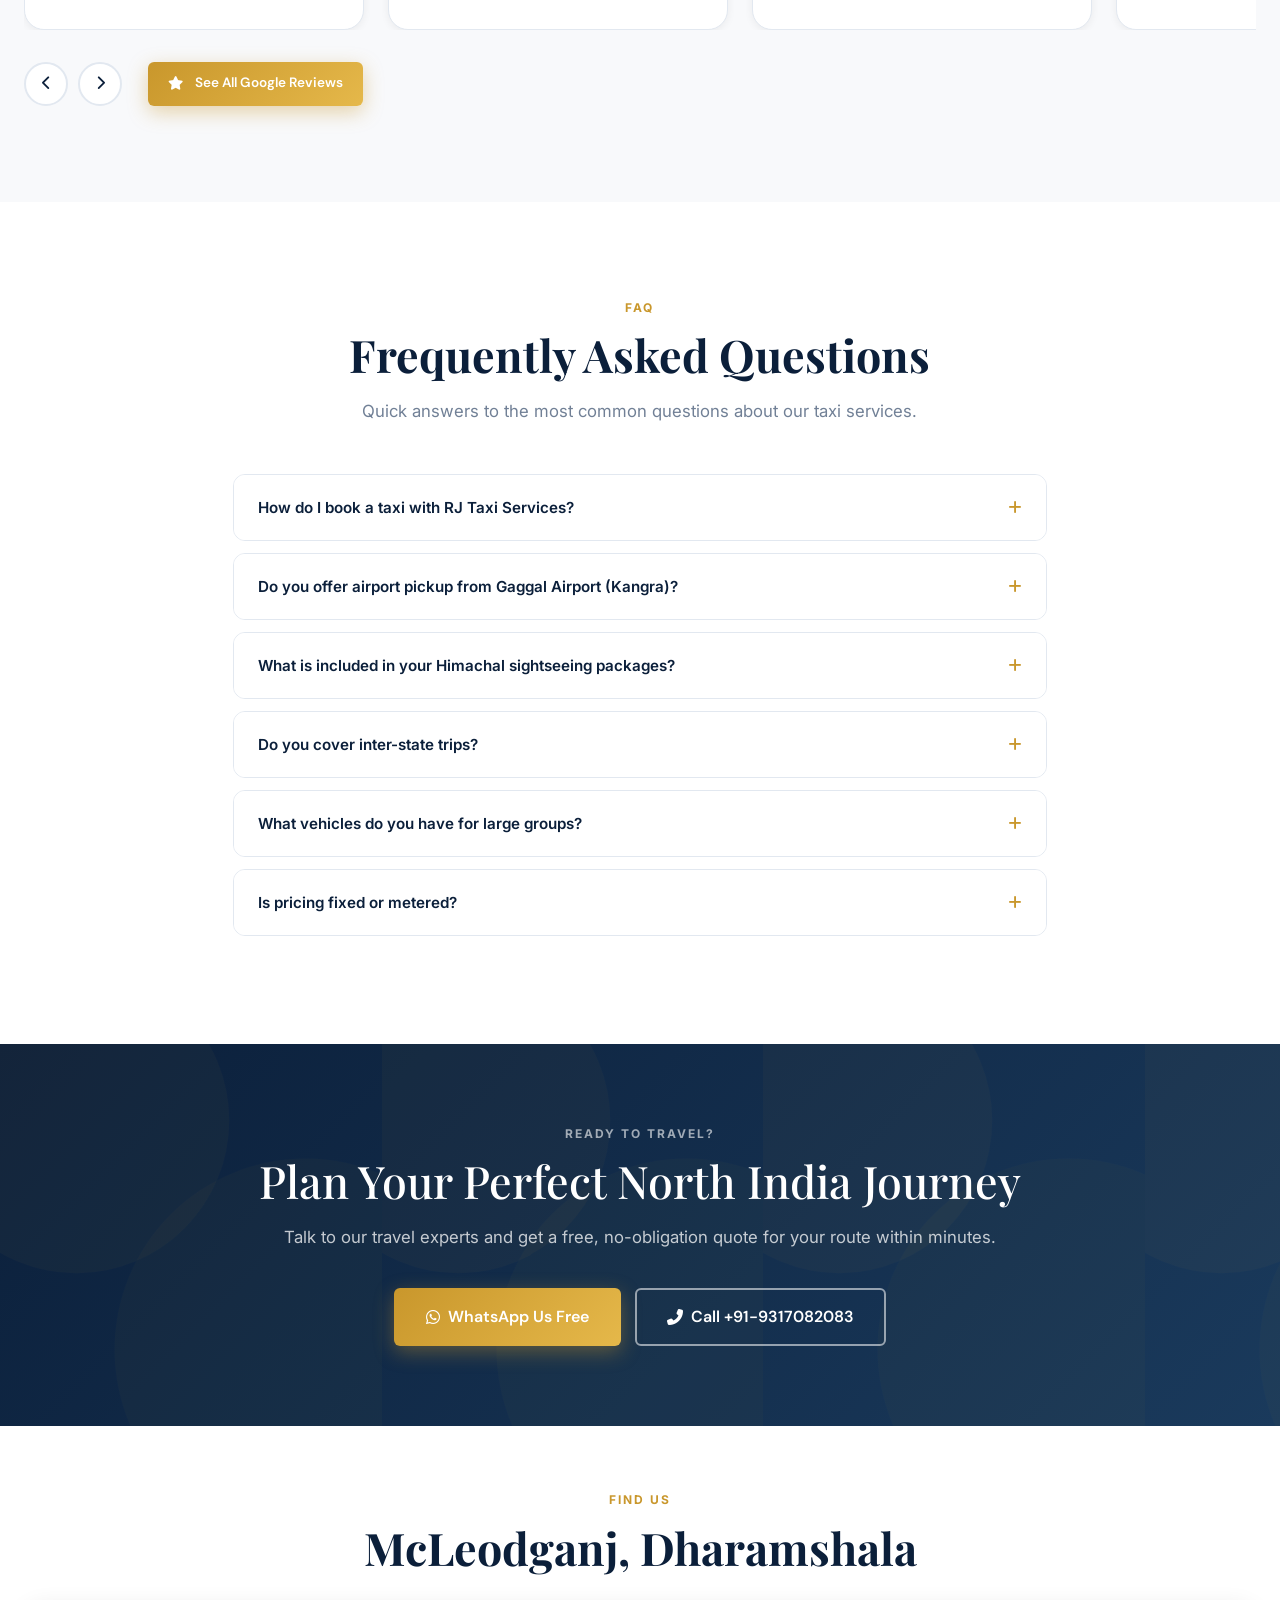
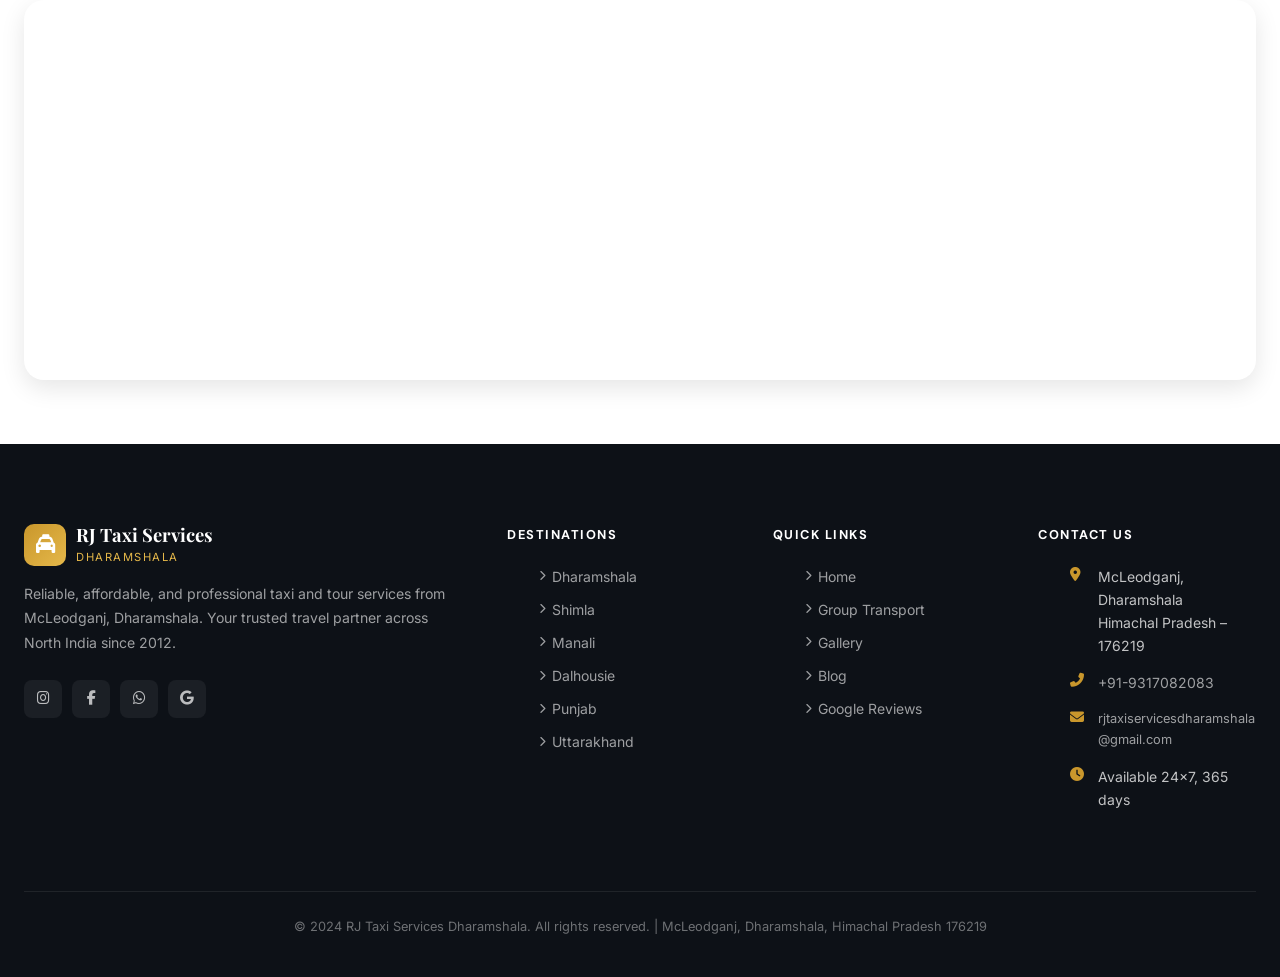
==== commit 2db2cb04: "Update index.html" ====
--- a/index.html
+++ b/index.html
@@ -426,7 +426,7 @@
         </div>
       </div>
       <div class="dest-card">
-        <img src="https://images.unsplash.com/photo-1567157577867-05ccb1388e66?w=600&q=75" alt="Dalhousie Khajjiar taxi tour" loading="lazy">
+        <img src="https://i.ibb.co/rKfYP12S/dalhousie-khajjiar-11zon.jpg" alt="Dalhousie Khajjiar taxi tour" loading="lazy">
         <div class="dest-overlay">
           <span class="dest-tag">Scenic</span>
           <div class="dest-name">Dalhousie & Khajjiar</div>
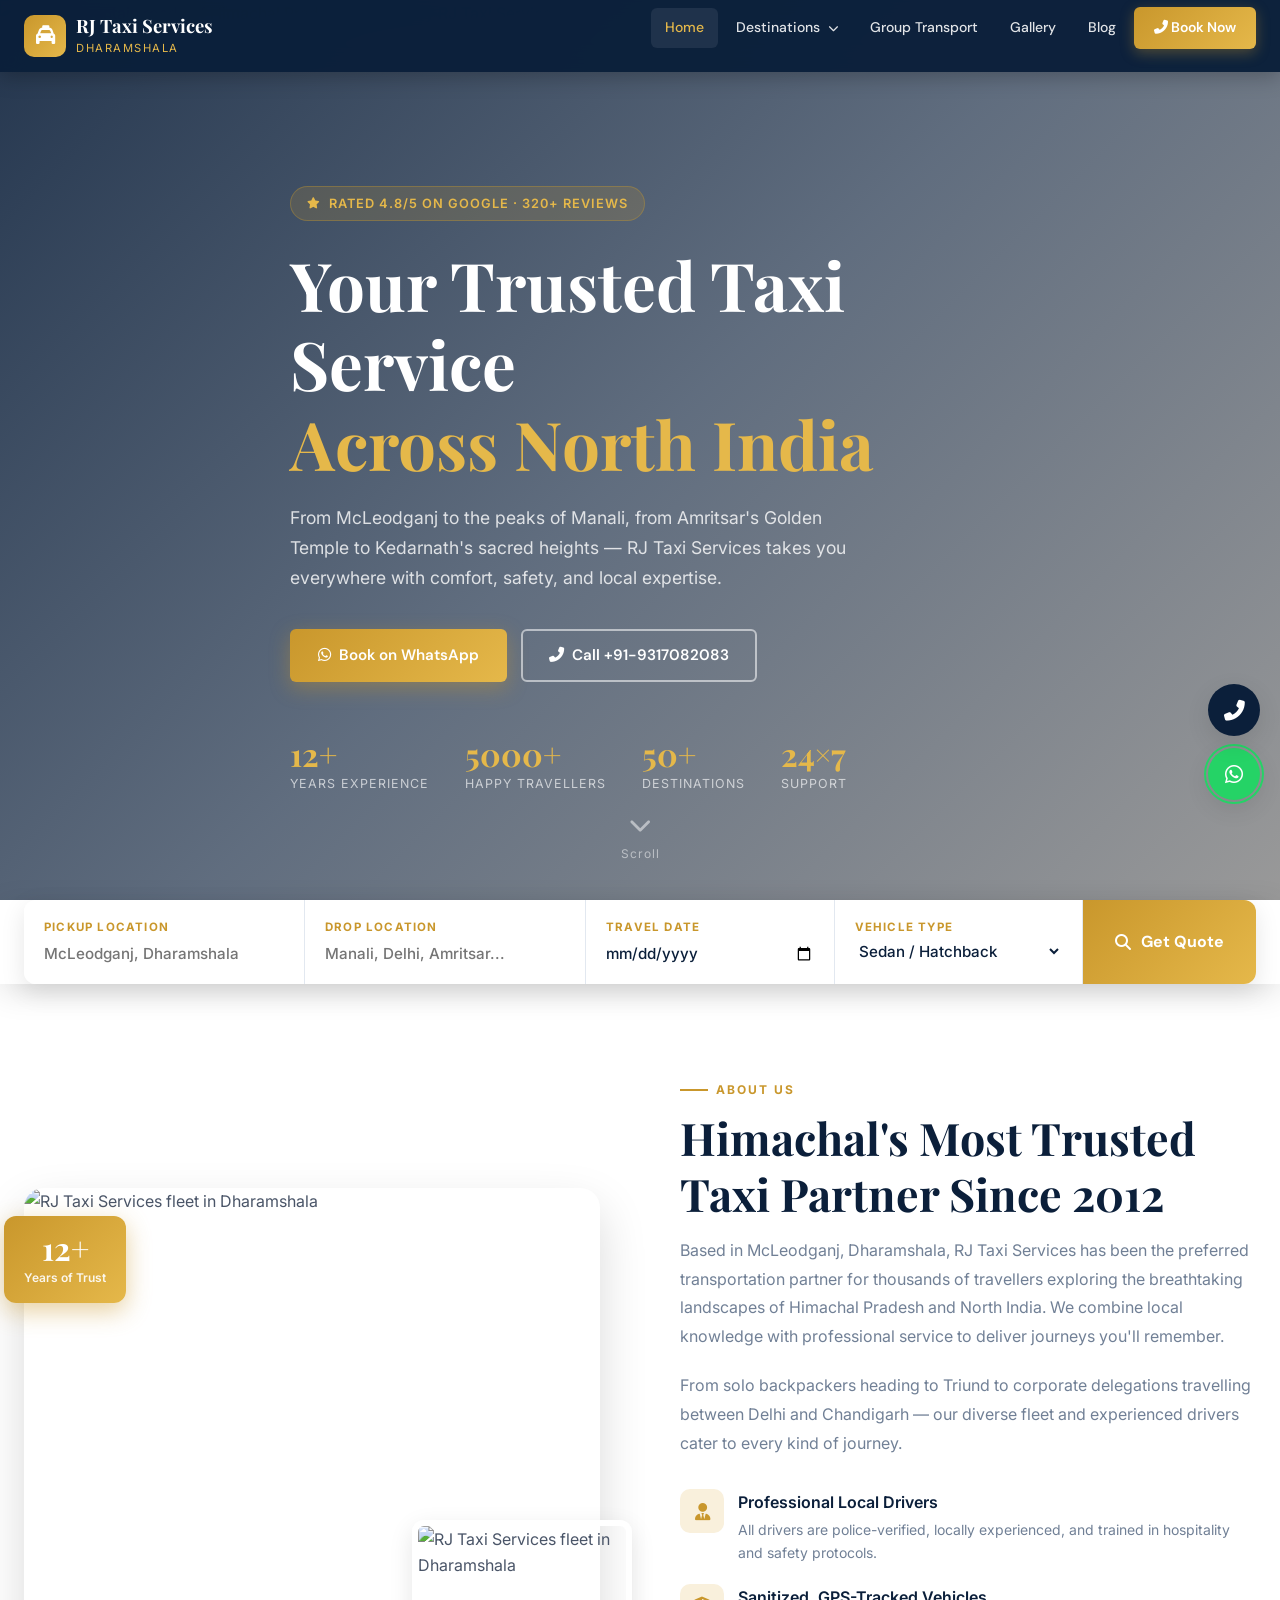
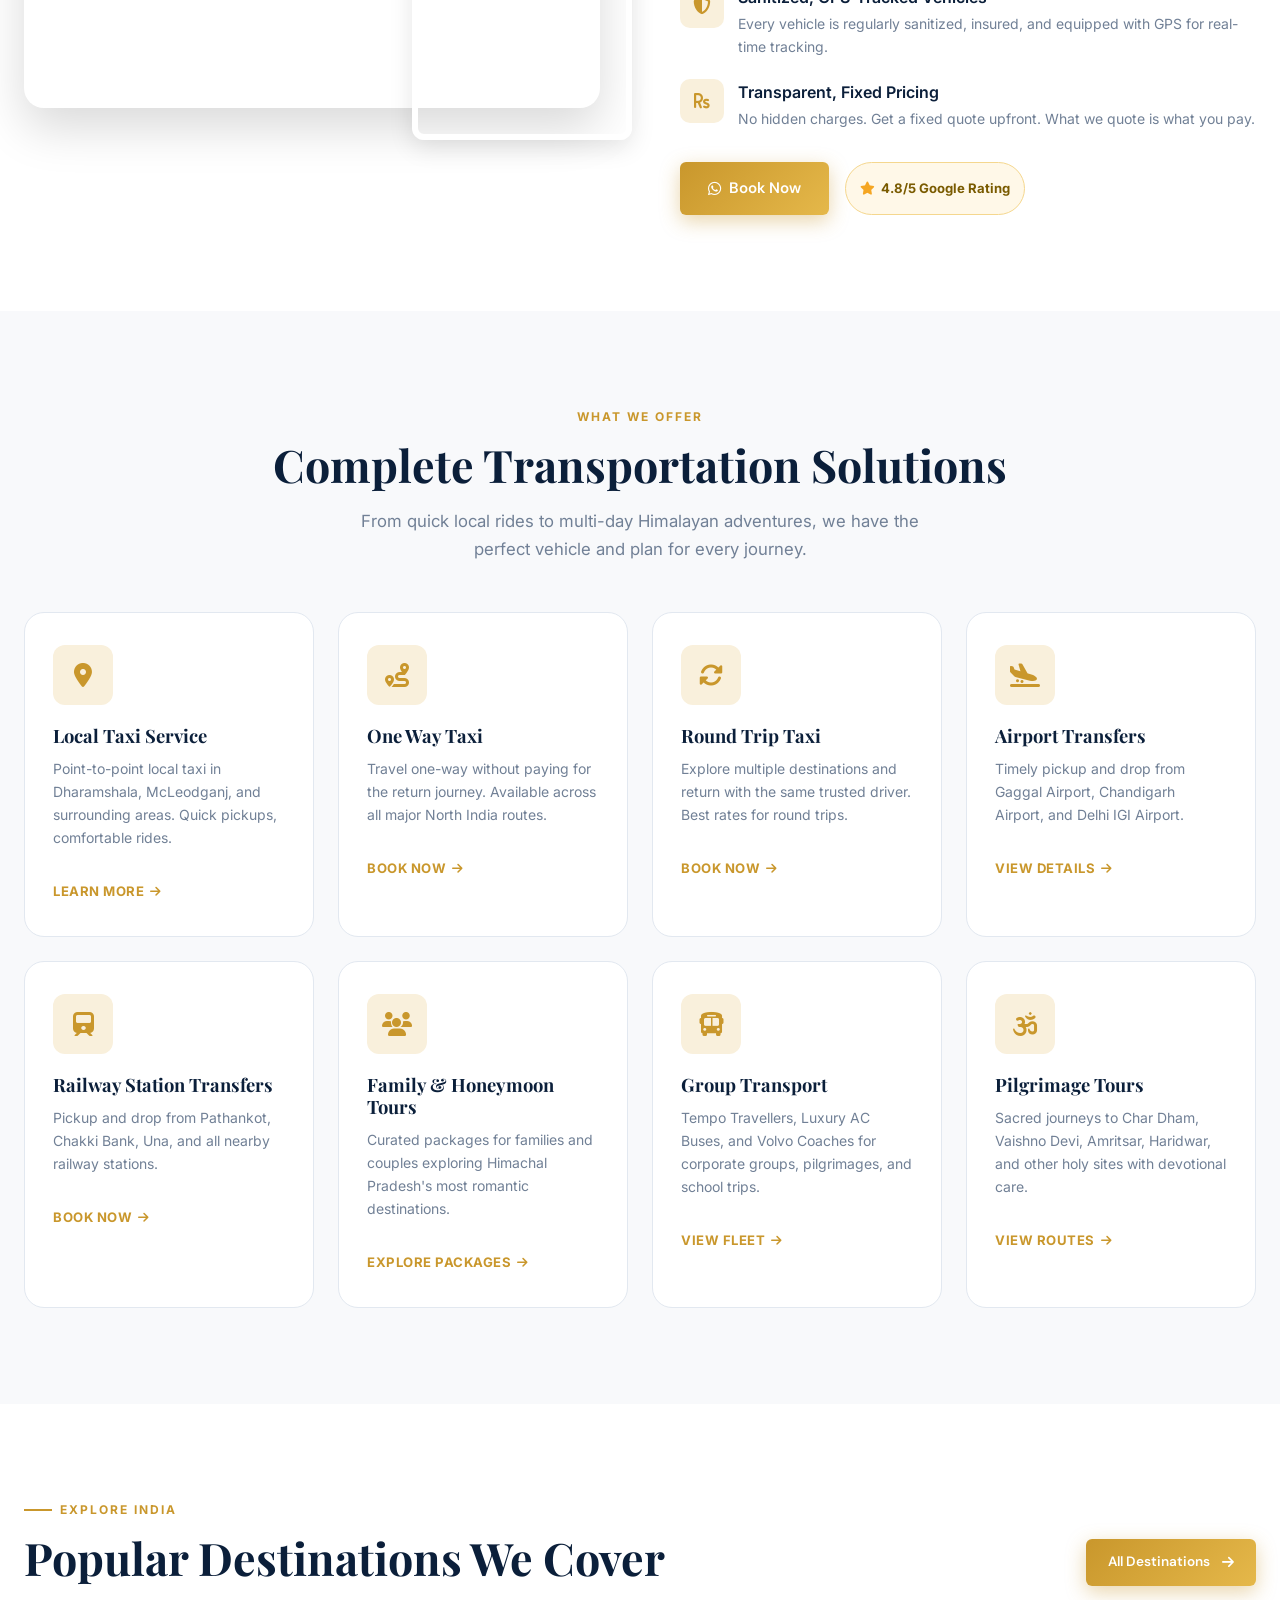
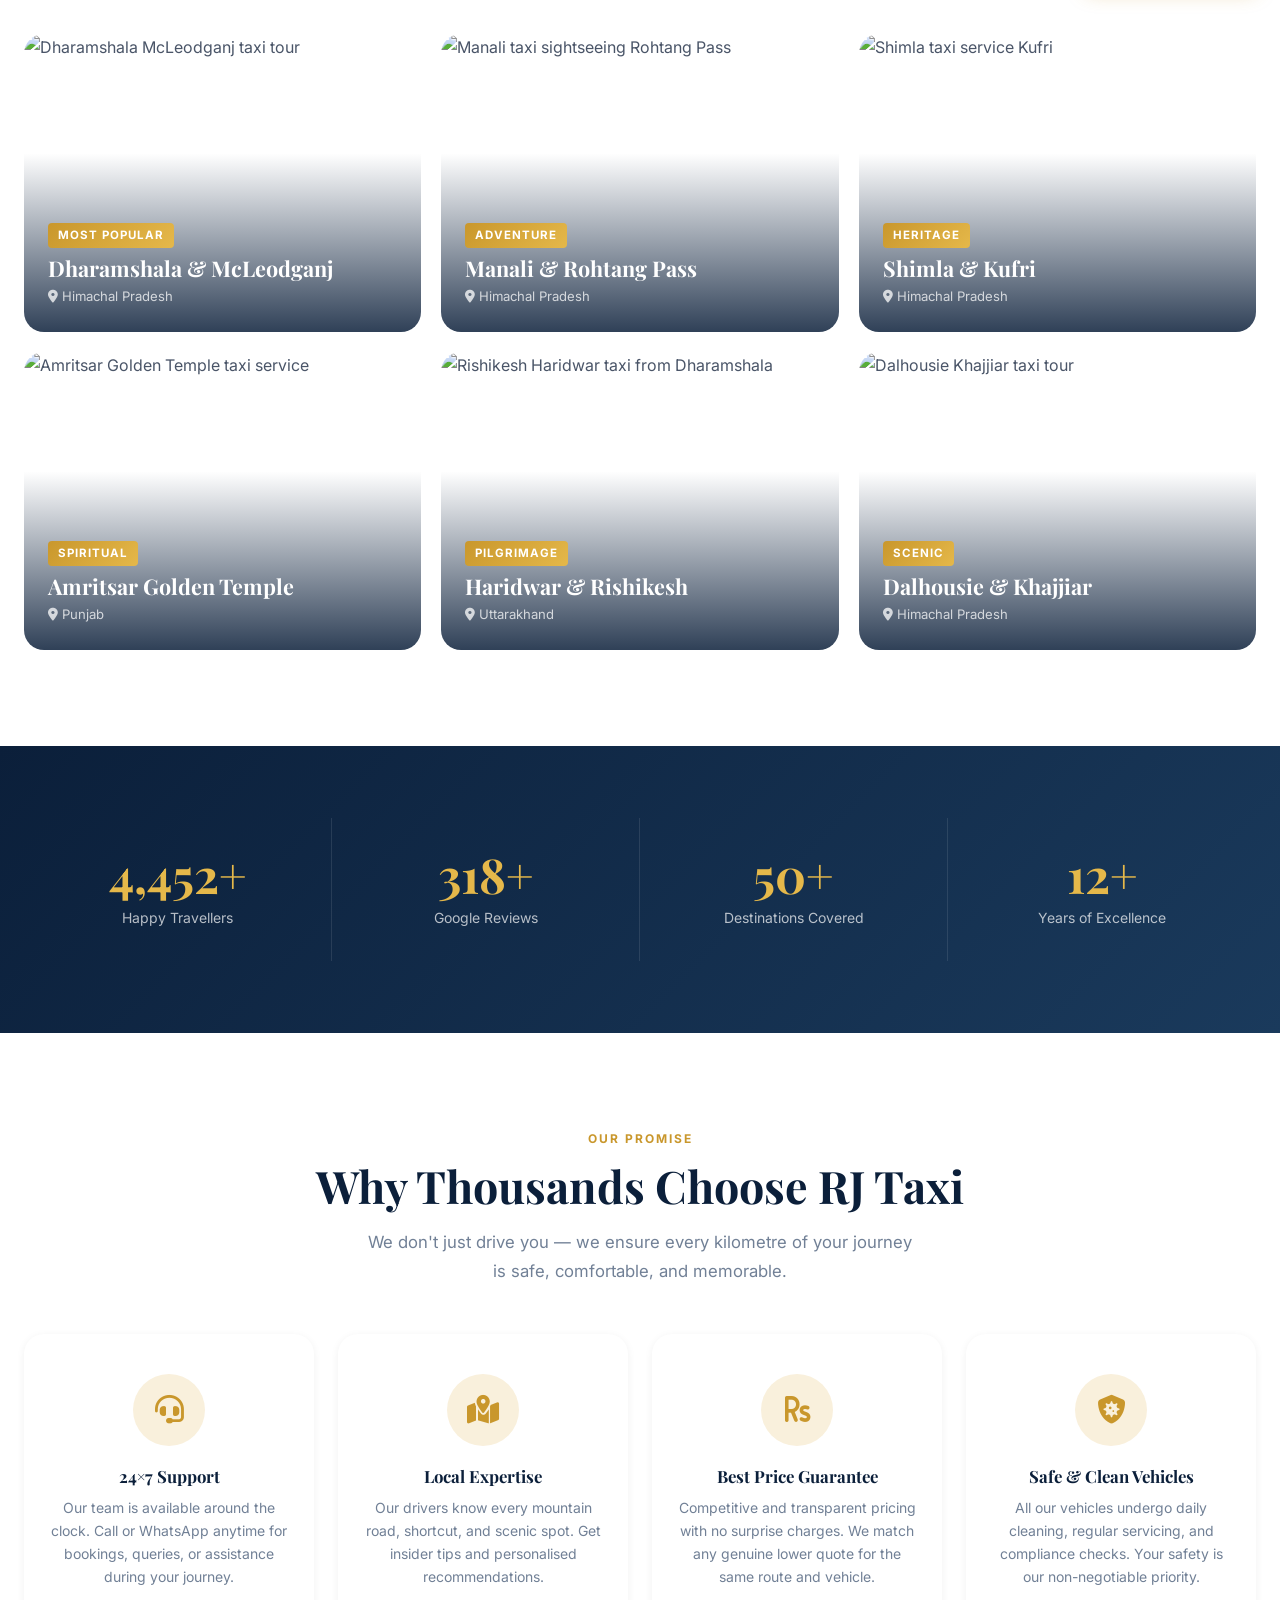
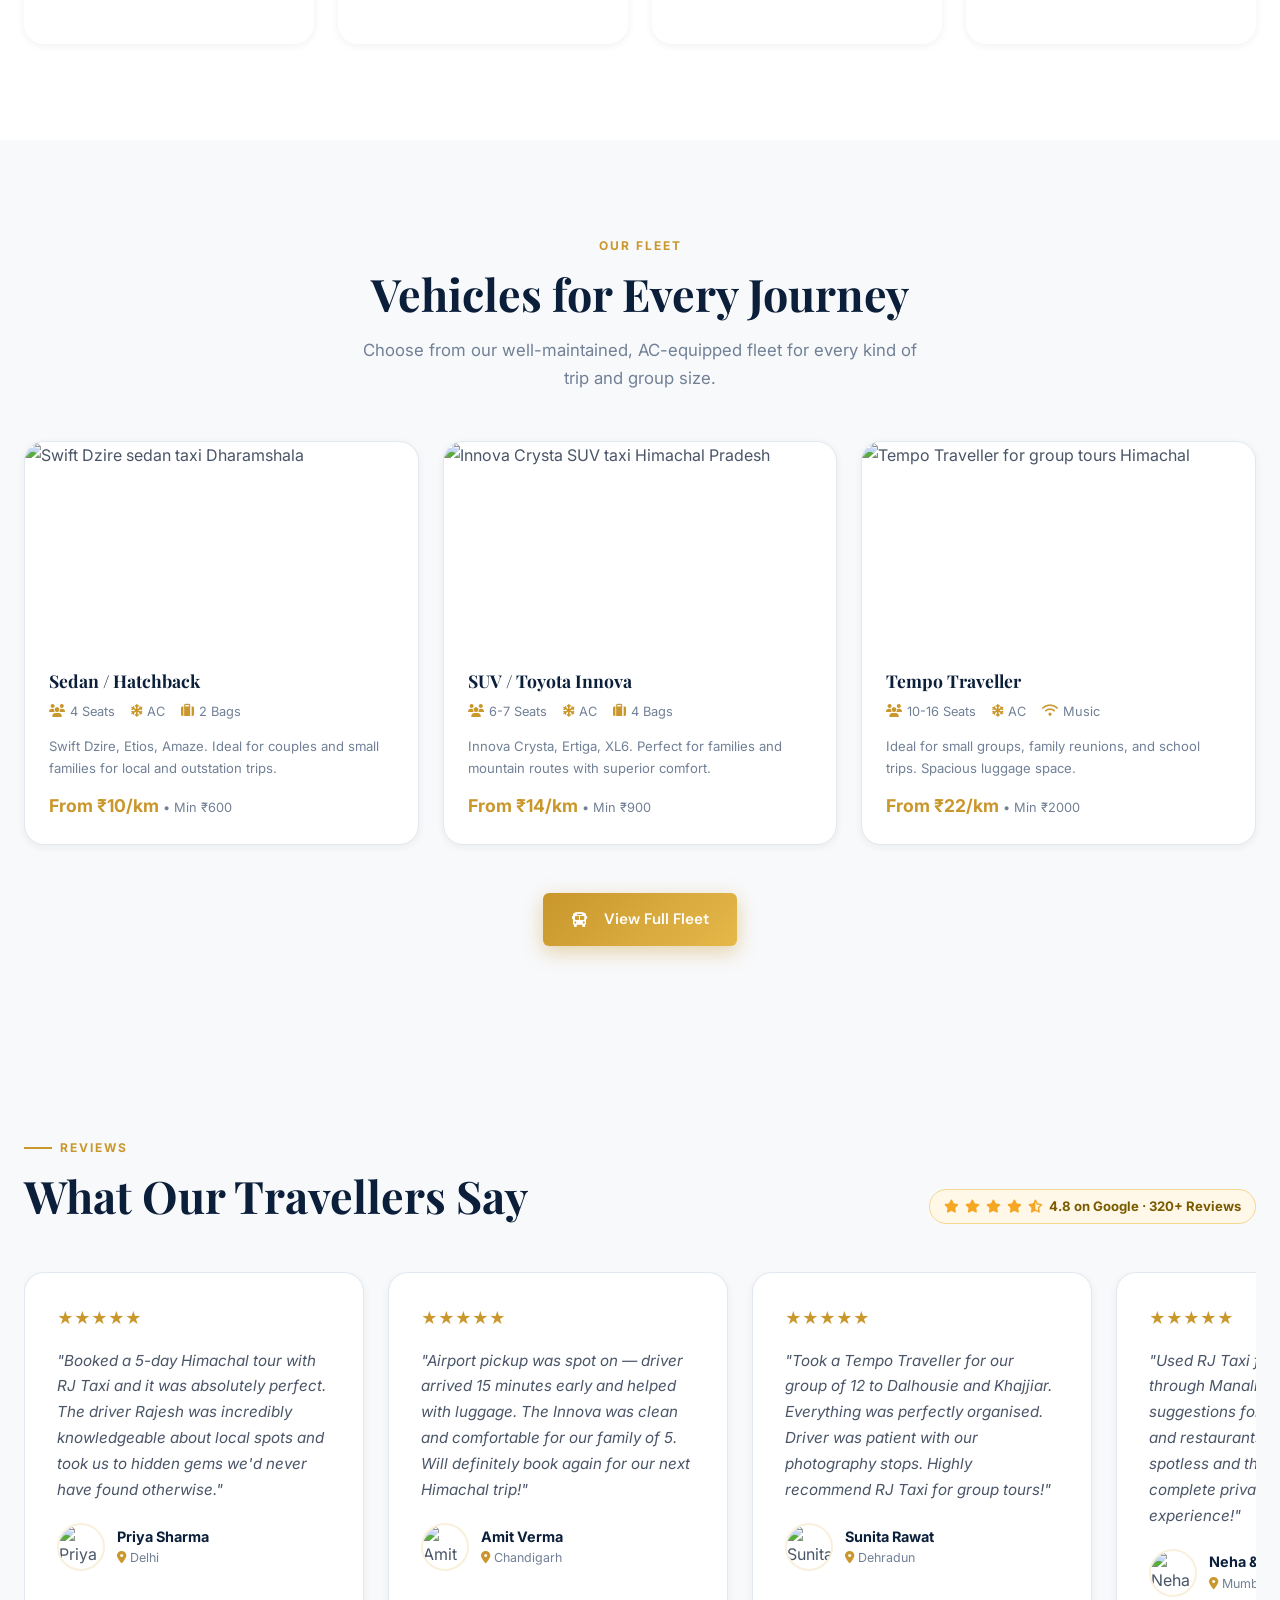
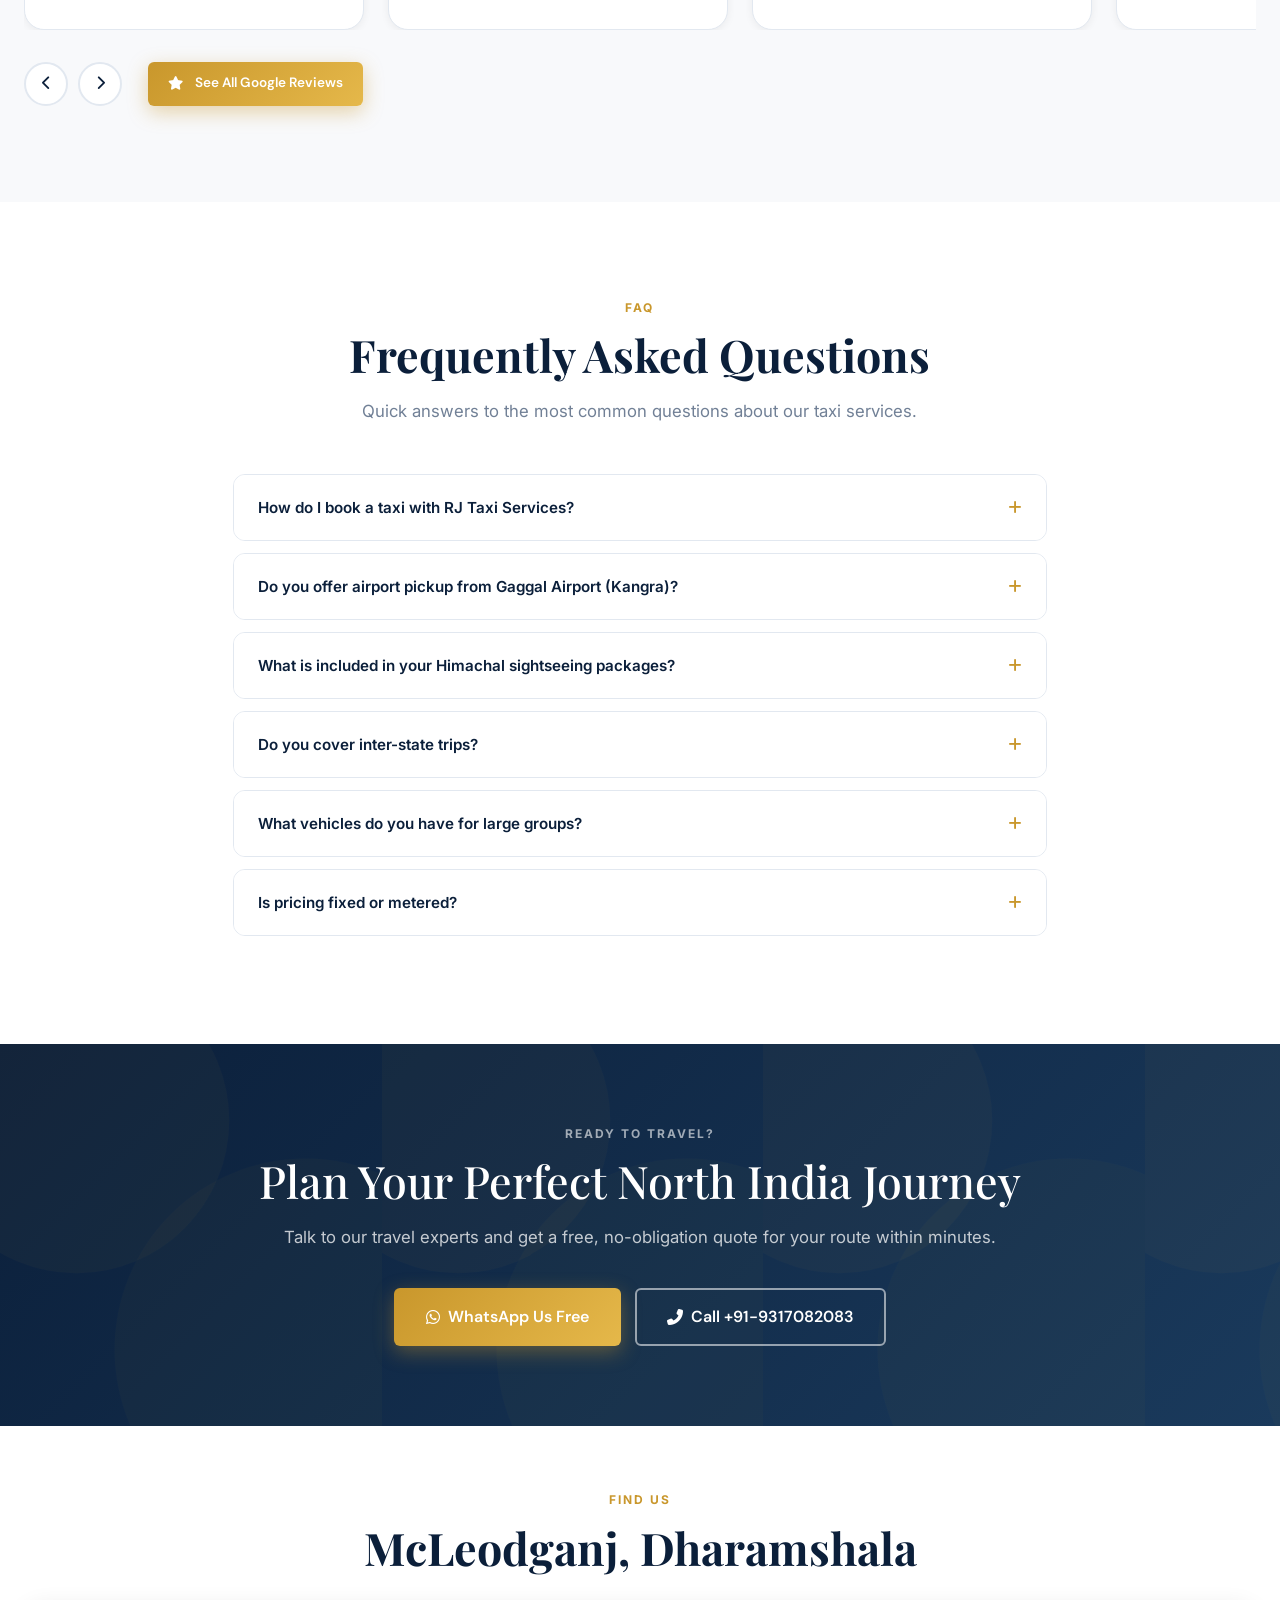
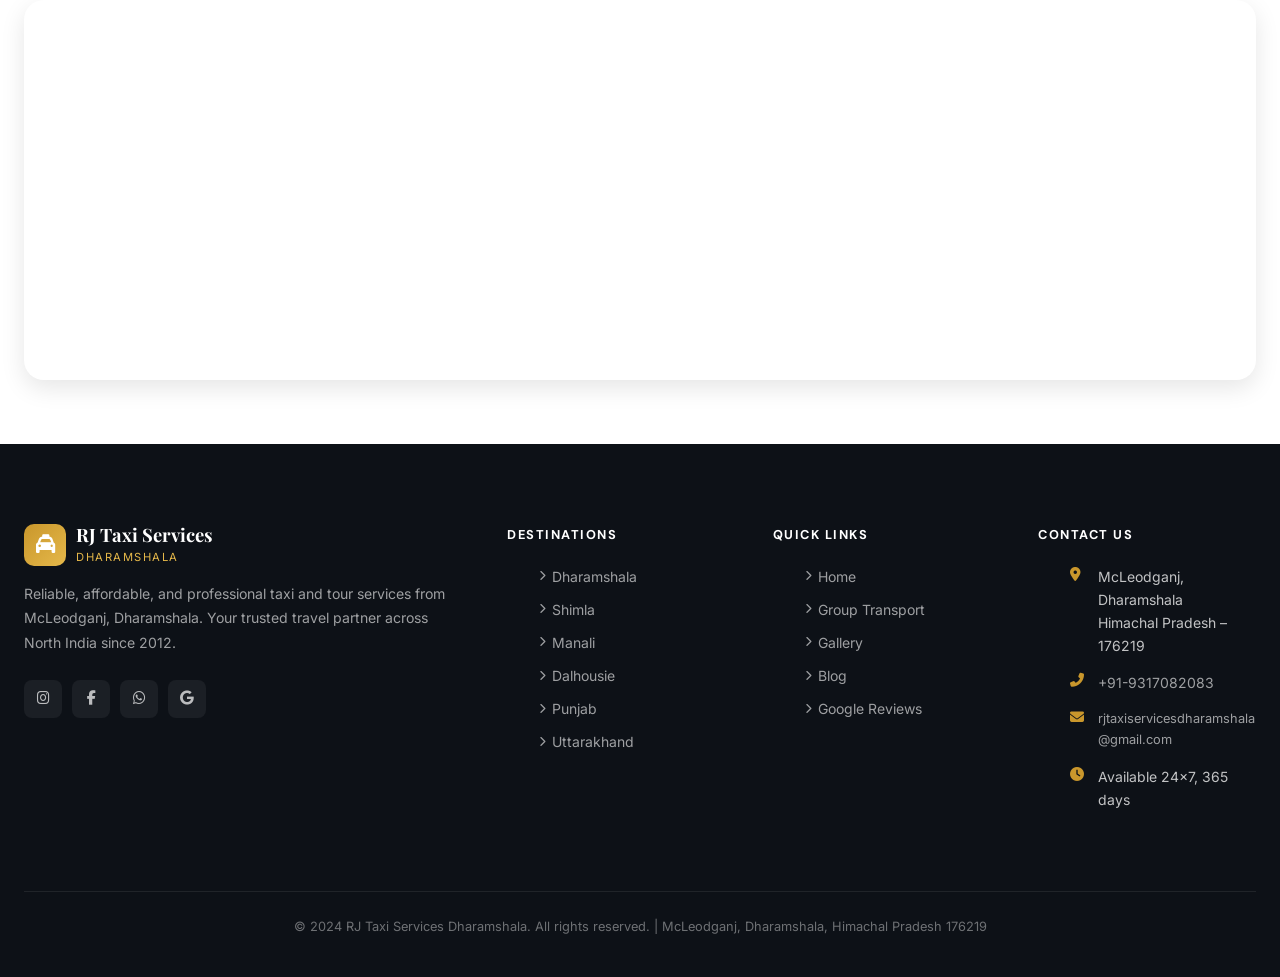
==== commit 978e0f10: "Update index.html" ====
--- a/index.html
+++ b/index.html
@@ -418,7 +418,7 @@
         </div>
       </div>
       <div class="dest-card">
-        <img src="https://images.unsplash.com/photo-1581793745861-99900562fd6c?w=600&q=75" alt="Rishikesh Haridwar taxi from Dharamshala" loading="lazy">
+        <img src="https://i.ibb.co/Kp0CnSc4/rishikesh-11zon.jpg" alt="Rishikesh Haridwar taxi from Dharamshala" loading="lazy">
         <div class="dest-overlay">
           <span class="dest-tag">Pilgrimage</span>
           <div class="dest-name">Haridwar & Rishikesh</div>
